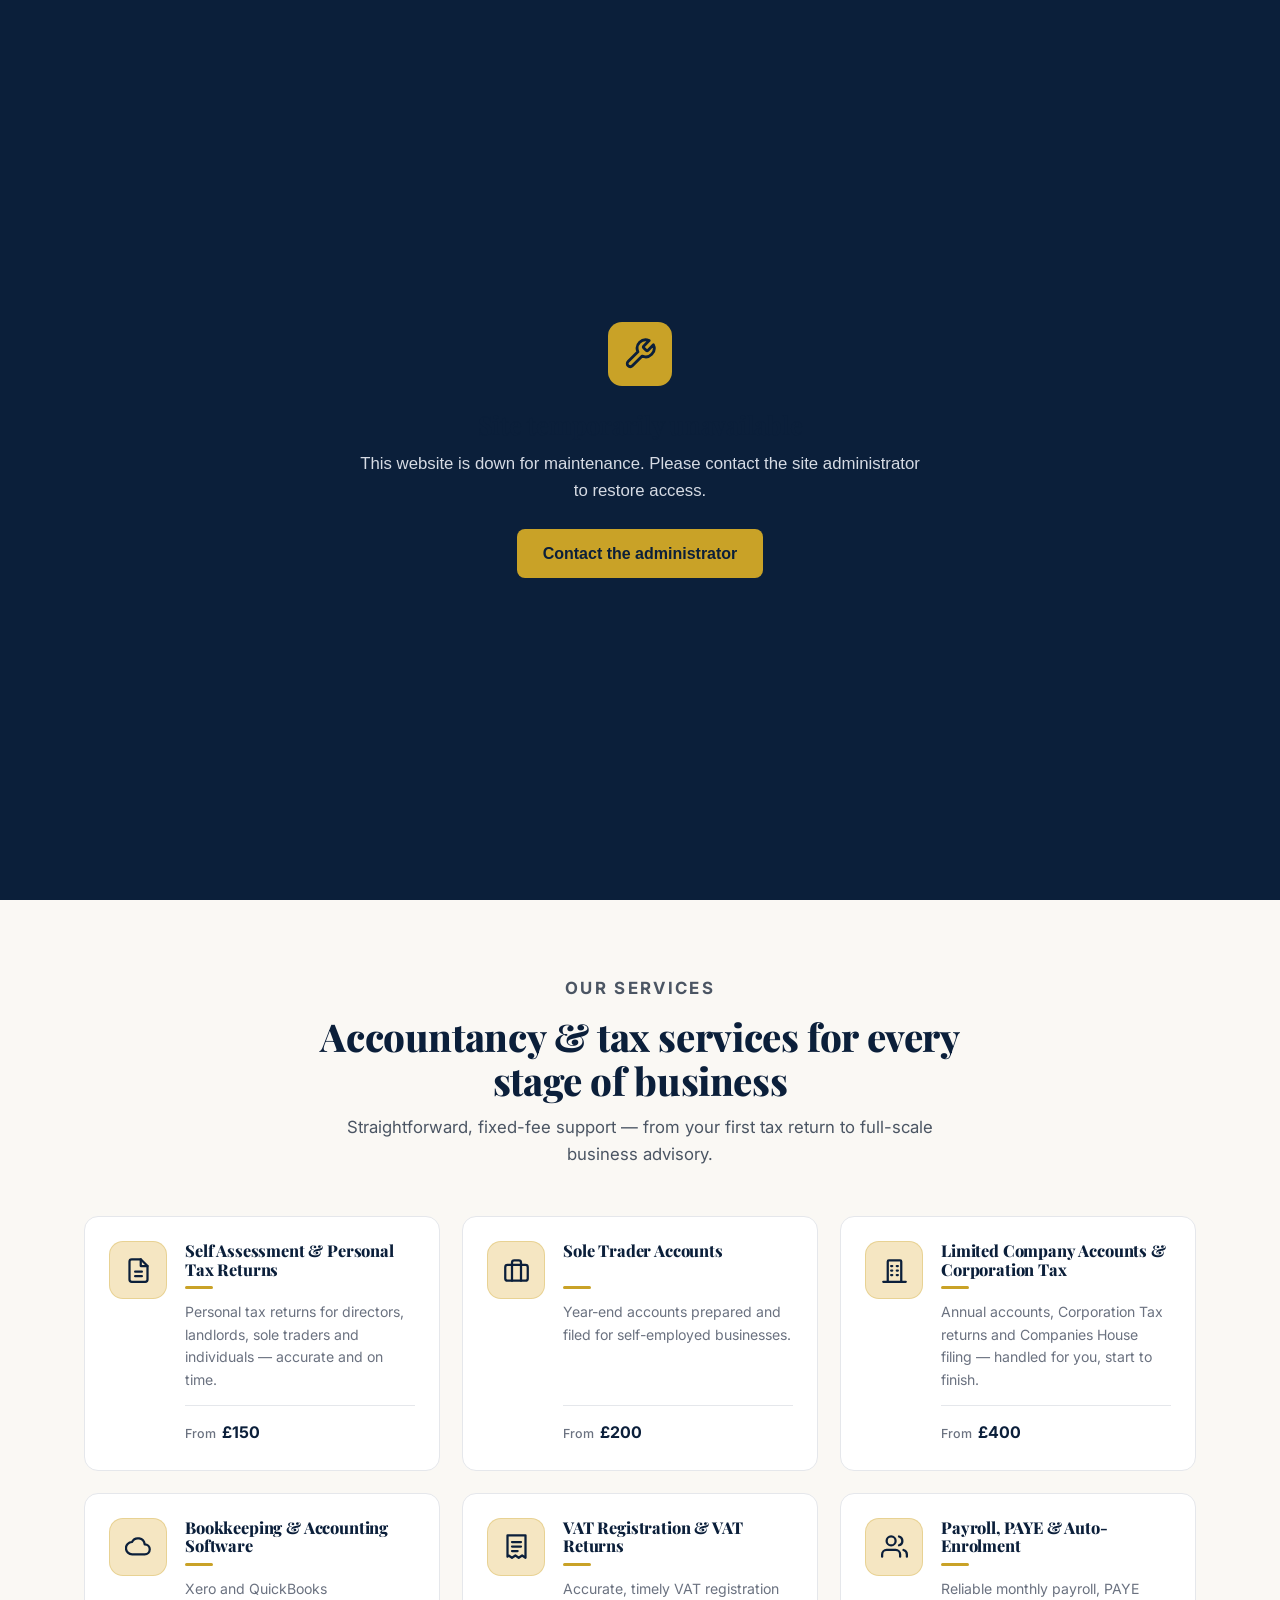
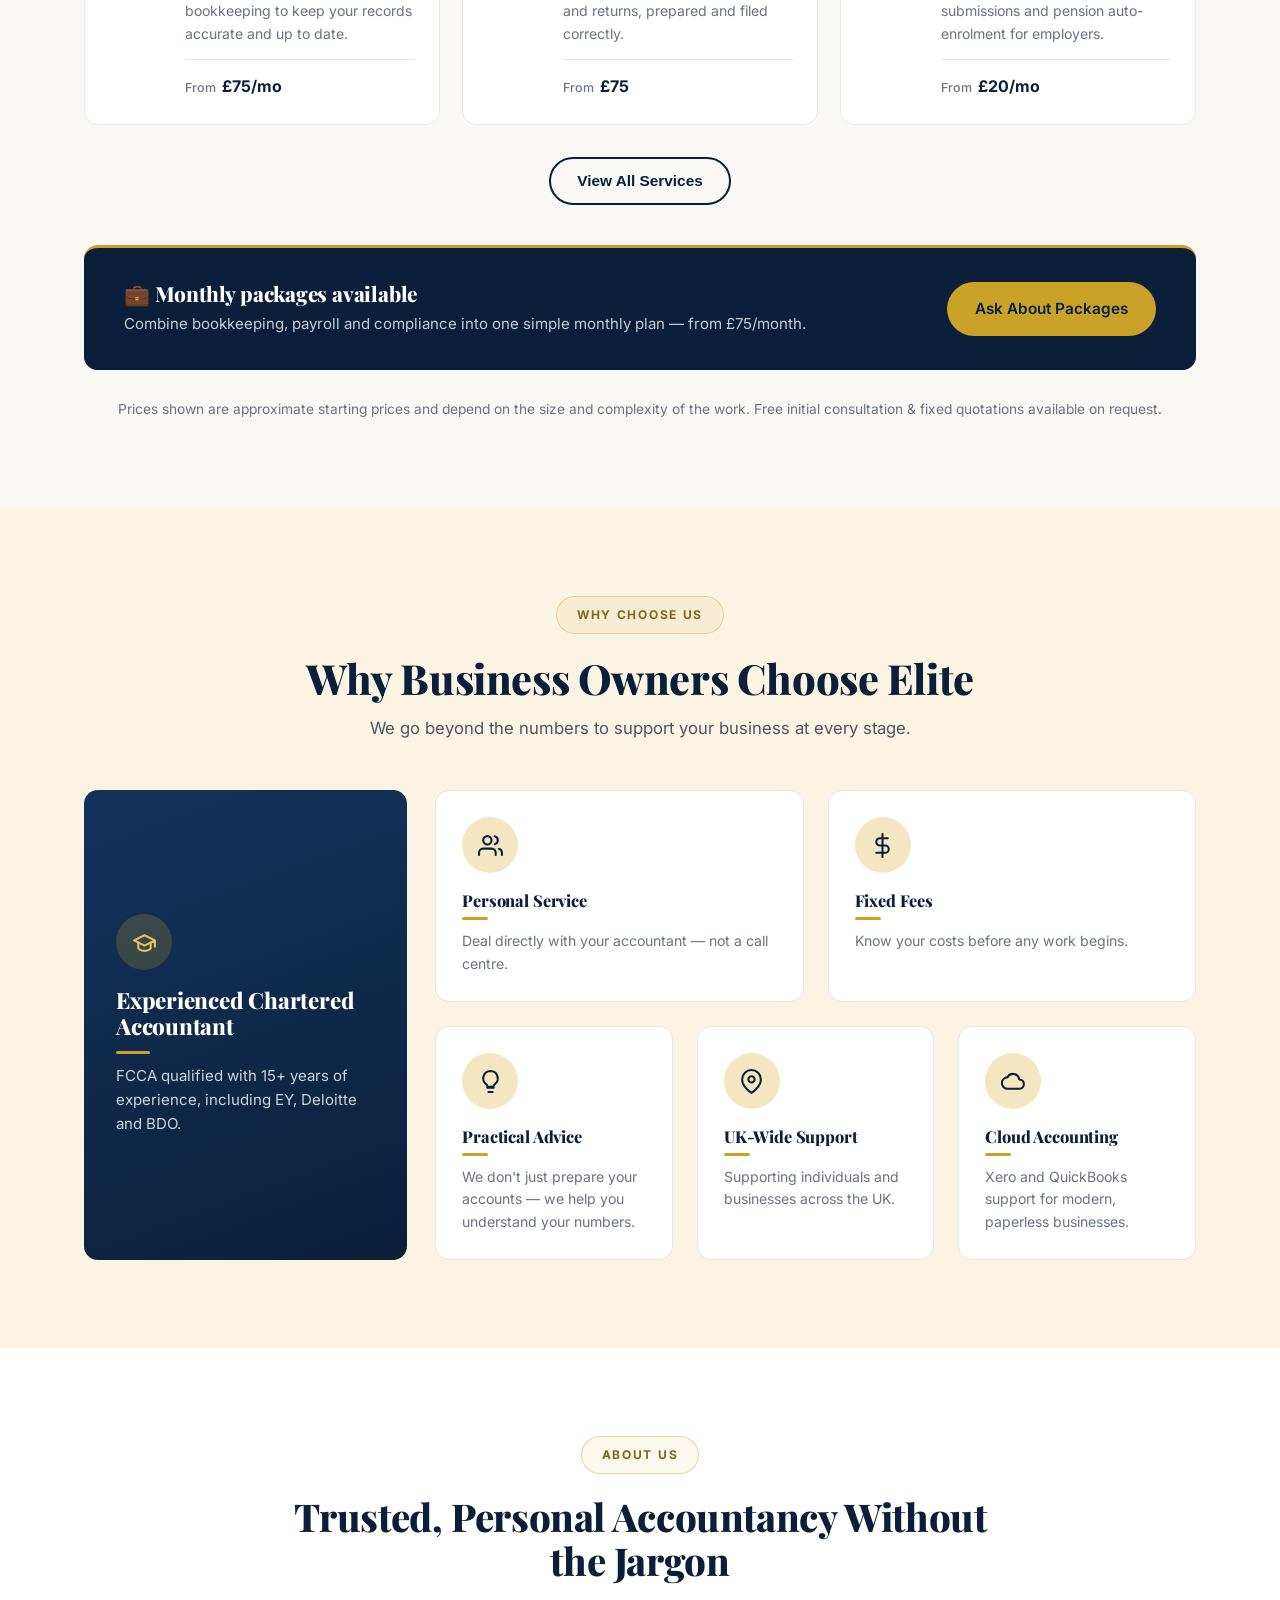
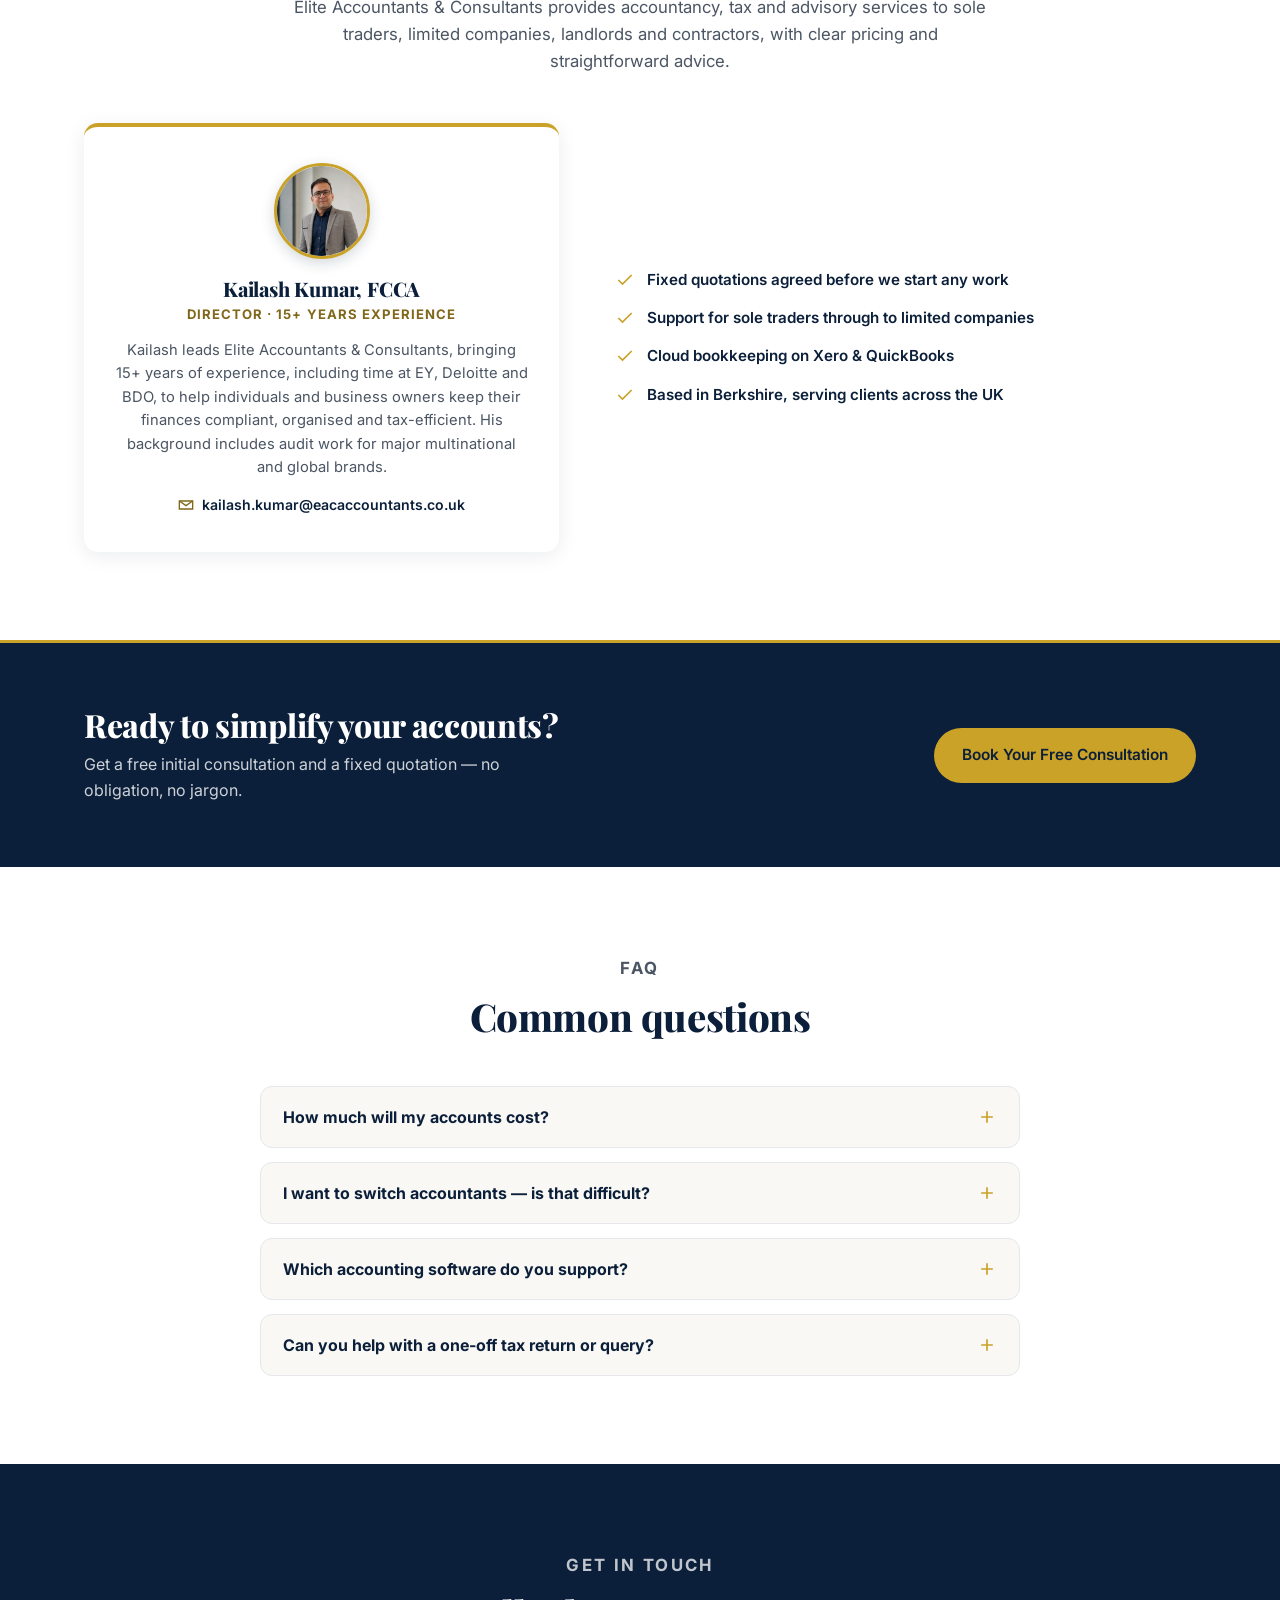
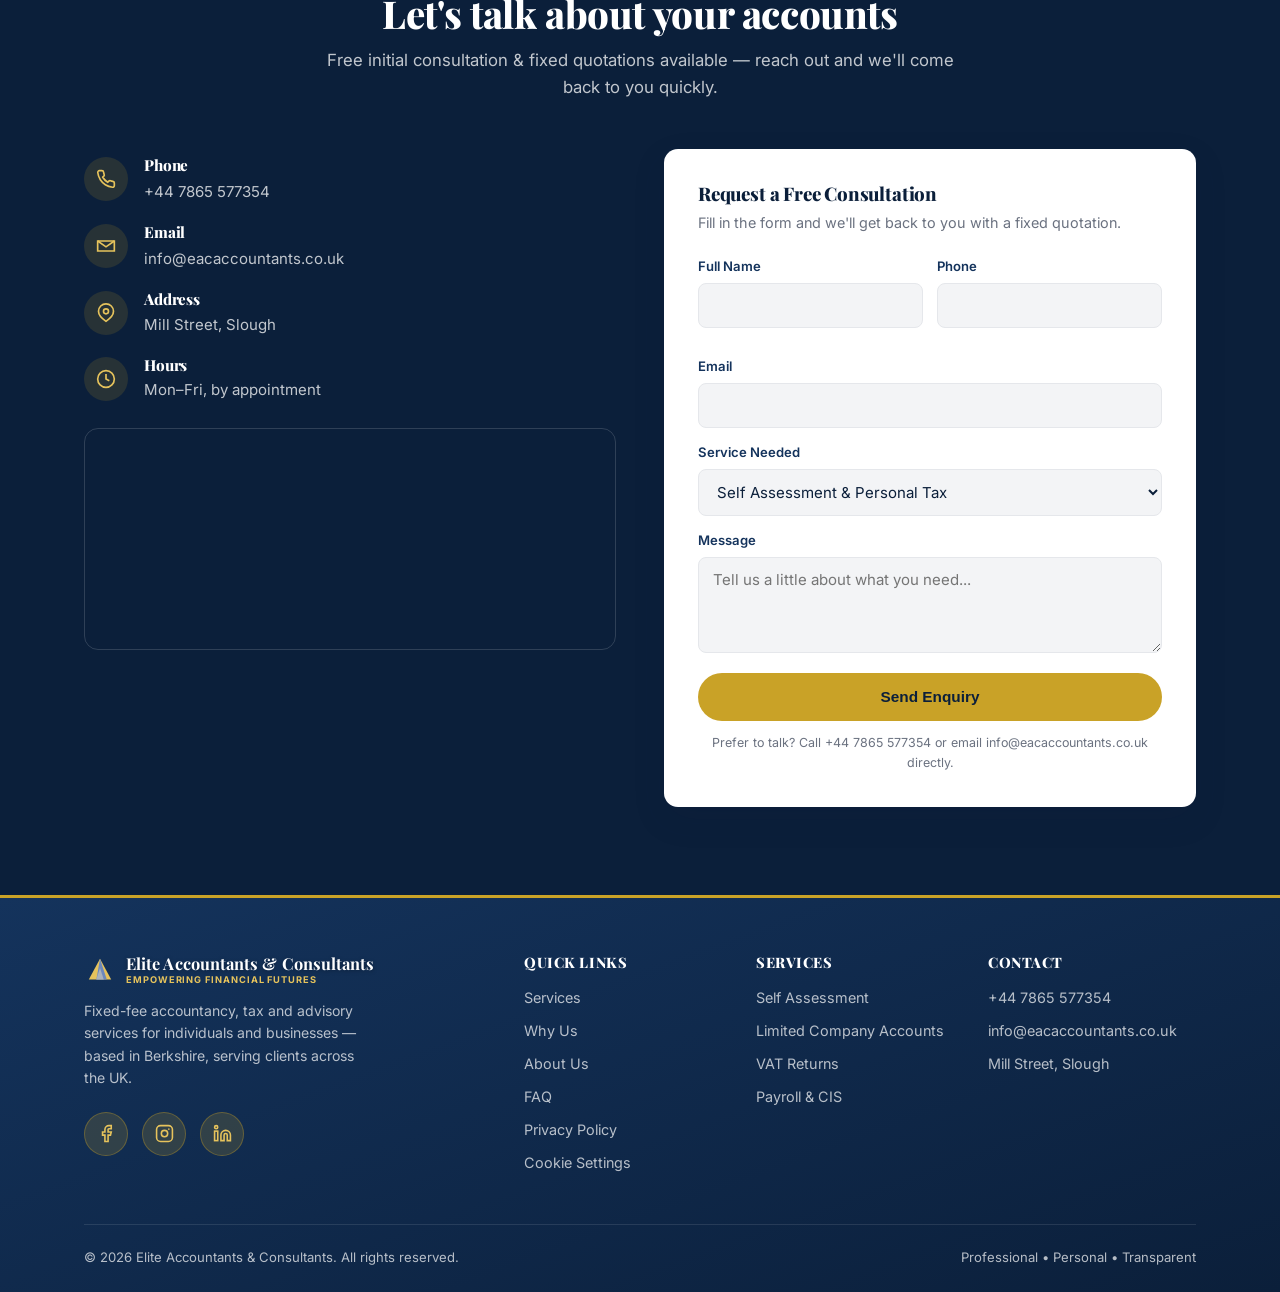
==== index.html @ 59afc74f "Add temporary maintenance notice Full-screen "site temporarily unavailable — contact administrator" " ====
<!DOCTYPE html>
<html lang="en">
<head>
<meta charset="UTF-8">
<meta name="viewport" content="width=device-width, initial-scale=1.0">

<!-- Google Analytics (GA4) -- the gtag.js script itself is NOT loaded here.
     It only gets injected after a visitor accepts analytics cookies in the
     cookie-consent banner (see the "Cookie consent & Google Analytics" section
     of script.js), so no GA cookie is ever set without consent (PECR).
     Replace the placeholder ID inside script.js (GA_MEASUREMENT_ID) with the
     real one from analytics.google.com before launch. -->

<title>Elite Accountants & Consultants | Berkshire Accountants &amp; Tax Advisors, UK-Wide</title>
<meta name="description" content="Elite Accountants & Consultants — FCCA-led chartered accountancy based in Berkshire, serving clients across the UK. Self assessment, limited company accounts, VAT, payroll, bookkeeping and tax advisory with fixed, transparent pricing.">
<link rel="icon" href="data:image/svg+xml,%3Csvg xmlns='http://www.w3.org/2000/svg' viewBox='0 0 64 64'%3E%3Crect width='64' height='64' rx='12' fill='%230b1f3a'/%3E%3Cpath d='M32 14 50 42H14z' fill='%23c9a227'/%3E%3C/svg%3E">

<!-- Open Graph / Twitter Card — og:url and the canonical tag are left out until the
     final live domain is confirmed; add both once the site is deployed. -->
<meta property="og:type" content="website">
<meta property="og:site_name" content="Elite Accountants & Consultants">
<meta property="og:title" content="Elite Accountants & Consultants | Berkshire Accountants & Tax Advisors, UK-Wide">
<meta property="og:description" content="FCCA-led chartered accountancy based in Berkshire, serving clients across the UK. Self assessment, limited company accounts, VAT, payroll, bookkeeping and tax advisory with fixed, transparent pricing.">
<meta property="og:image" content="https://images.unsplash.com/photo-1762427354397-854a52e0ded7?fm=jpg&q=80&w=1200&auto=format&fit=crop">
<meta property="og:locale" content="en_GB">
<meta name="twitter:card" content="summary_large_image">
<meta name="twitter:title" content="Elite Accountants & Consultants | Berkshire Accountants & Tax Advisors, UK-Wide">
<meta name="twitter:description" content="FCCA-led chartered accountancy based in Berkshire, serving clients across the UK. Self assessment, limited company accounts, VAT, payroll, bookkeeping and tax advisory with fixed, transparent pricing.">
<meta name="twitter:image" content="https://images.unsplash.com/photo-1762427354397-854a52e0ded7?fm=jpg&q=80&w=1200&auto=format&fit=crop">

<!-- LocalBusiness structured data for local SEO / rich results -->
<script type="application/ld+json">
{
  "@context": "https://schema.org",
  "@type": "AccountingService",
  "name": "Elite Accountants & Consultants",
  "description": "FCCA-led chartered accountancy based in Berkshire, serving clients across the UK. Self assessment, limited company accounts, VAT, payroll, bookkeeping and tax advisory.",
  "telephone": "+44-7865-577354",
  "email": "info@eacaccountants.co.uk",
  "address": {
    "@type": "PostalAddress",
    "streetAddress": "Mill Street",
    "addressLocality": "Slough",
    "addressRegion": "Berkshire",
    "addressCountry": "GB"
  },
  "areaServed": "GB",
  "priceRange": "££",
  "founder": {
    "@type": "Person",
    "name": "Kailash Kumar",
    "jobTitle": "Director, FCCA",
    "email": "kailash.kumar@eacaccountants.co.uk"
  },
  "openingHours": "Mo-Fr by appointment"
}
</script>
<link rel="preconnect" href="https://fonts.googleapis.com">
<link rel="preconnect" href="https://fonts.gstatic.com" crossorigin>
<link href="https://fonts.googleapis.com/css2?family=Playfair+Display:wght@700;800;900&family=Inter:wght@400;500;600;700;800&display=swap" rel="stylesheet">
<link rel="stylesheet" href="styles.css">
</head>
<body>

<!-- ===================================================================
     MAINTENANCE NOTICE — TEMPORARY
     Delete this entire block (down to the matching end comment) to
     restore the site. One clean revert: `git revert` this commit.
     ==================================================================== -->
<div id="maintenance-notice" style="position:fixed;inset:0;z-index:99999;background:#0b1f3a;color:#f5f5f5;display:flex;align-items:center;justify-content:center;padding:24px;font-family:-apple-system,BlinkMacSystemFont,'Segoe UI',Roboto,Helvetica,Arial,sans-serif;">
  <div style="max-width:560px;text-align:center;">
    <div style="width:64px;height:64px;margin:0 auto 24px;border-radius:14px;background:#c9a227;display:flex;align-items:center;justify-content:center;">
      <svg width="34" height="34" viewBox="0 0 24 24" fill="none" stroke="#0b1f3a" stroke-width="2" stroke-linecap="round" stroke-linejoin="round"><path d="M14.7 6.3a1 1 0 0 0 0 1.4l1.6 1.6a1 1 0 0 0 1.4 0l3.77-3.77a6 6 0 0 1-7.94 7.94l-6.91 6.91a2.12 2.12 0 0 1-3-3l6.91-6.91a6 6 0 0 1 7.94-7.94l-3.76 3.76z"/></svg>
    </div>
    <h1 style="font-size:1.6rem;margin:0 0 12px;font-weight:700;">Site temporarily unavailable</h1>
    <p style="font-size:1.05rem;line-height:1.6;margin:0 0 24px;color:#d6dbe4;">
      This website is down for maintenance. Please contact the site administrator
      to restore access.
    </p>
    <a href="mailto:amittanwani015@gmail.com"
       style="display:inline-block;background:#c9a227;color:#0b1f3a;text-decoration:none;font-weight:600;padding:12px 26px;border-radius:8px;">
      Contact the administrator
    </a>
  </div>
</div>
<style>body{overflow:hidden;}</style>
<!-- ===================== END MAINTENANCE NOTICE ===================== -->

<div class="topbar">
  <div class="container topbar-inner">
    <a href="tel:+447865577354">
      <svg viewBox="0 0 24 24" fill="none" stroke="currentColor" stroke-width="2"><path d="M22 16.92v3a2 2 0 0 1-2.18 2 19.79 19.79 0 0 1-8.63-3.07 19.5 19.5 0 0 1-6-6 19.79 19.79 0 0 1-3.07-8.67A2 2 0 0 1 4.11 2h3a2 2 0 0 1 2 1.72c.127.96.361 1.903.7 2.81a2 2 0 0 1-.45 2.11L8.09 9.91a16 16 0 0 0 6 6l1.27-1.27a2 2 0 0 1 2.11-.45c.907.339 1.85.573 2.81.7A2 2 0 0 1 22 16.92z"/></svg>
      +44 7865 577354
    </a>
    <a href="#contact">
      <svg viewBox="0 0 24 24" fill="none" stroke="currentColor" stroke-width="2"><path d="M4 4h16v16H4z" opacity="0"/><path d="M22 6 12 13 2 6"/><path d="M2 6h20v12H2z"/></svg>
      info@eacaccountants.co.uk
    </a>
  </div>
</div>

<header>
  <div class="container nav-wrap">
    <a href="#home" class="logo">
      <svg viewBox="0 0 40 40" fill="none" xmlns="http://www.w3.org/2000/svg">
        <path d="M20 6 34 32H6Z" fill="#0b1f3a"/>
        <path d="M20 6 28.5 32H15.5Z" fill="#4a6fb5"/>
        <path d="M20 17.5 24.7 32H15.3Z" fill="#aab2bd"/>
        <path d="M20 24.5 22.6 32H17.4Z" fill="#0b1f3a"/>
      </svg>
      <span class="logo-text">
        <strong>Elite Accountants &amp; Consultants</strong>
        <span>Empowering Financial Futures</span>
      </span>
    </a>

    <nav class="main-nav" id="mainNav">
      <a href="#home">Home</a>
      <a href="#services">Services</a>
      <a href="#why-us">Why Us</a>
      <a href="#about">About</a>
      <a href="#faq">FAQ</a>
      <a href="#contact">Contact</a>
    </nav>

    <div class="header-actions">
      <a class="phone-pill" href="tel:+447865577354">
        <svg width="17" height="17" viewBox="0 0 24 24" fill="none" stroke="#c9a227" stroke-width="2"><path d="M22 16.92v3a2 2 0 0 1-2.18 2 19.79 19.79 0 0 1-8.63-3.07 19.5 19.5 0 0 1-6-6 19.79 19.79 0 0 1-3.07-8.67A2 2 0 0 1 4.11 2h3a2 2 0 0 1 2 1.72c.127.96.361 1.903.7 2.81a2 2 0 0 1-.45 2.11L8.09 9.91a16 16 0 0 0 6 6l1.27-1.27a2 2 0 0 1 2.11-.45c.907.339 1.85.573 2.81.7A2 2 0 0 1 22 16.92z"/></svg>
        +44 7865 577354
      </a>
      <a href="#contact" class="btn btn-primary">Free Consultation</a>
      <button class="menu-toggle" id="menuToggle" aria-label="Toggle menu">
        <span></span><span></span><span></span>
      </button>
    </div>
  </div>
</header>

<main>
<section class="hero" id="home">
  <div class="container hero-inner">
    <div class="hero-text">
      <p class="eyebrow on-dark">Chartered Accountants Based in Berkshire</p>
      <h1>Chartered Accountants for Individuals &amp; Growing Businesses</h1>
      <p class="lead">Expert accounting, tax and business advice from an FCCA with 15+ years of experience. Fixed fees. Personal service. No jargon.</p>
      <div class="hero-ctas">
        <a href="#contact" class="btn btn-primary">Get a Free Quote</a>
        <a href="#services" class="btn btn-outline">View Our Services</a>
      </div>
      <div class="hero-badges">
        <div><svg viewBox="0 0 24 24" fill="none" stroke="currentColor" stroke-width="2"><path d="M12 2 4 6v6c0 5 3.4 9 8 10 4.6-1 8-5 8-10V6z"/></svg> 15+ Years Experience</div>
        <div><svg viewBox="0 0 24 24" fill="none" stroke="currentColor" stroke-width="2"><path d="M22 10v6M2 10l10-5 10 5-10 5z"/><path d="M6 12v5c0 1.5 3 3 6 3s6-1.5 6-3v-5"/></svg> FCCA Qualified</div>
        <div><svg viewBox="0 0 24 24" fill="none" stroke="currentColor" stroke-width="2"><path d="M12 1v22M17 5H9.5a3.5 3.5 0 0 0 0 7h5a3.5 3.5 0 0 1 0 7H6"/></svg> Fixed Fees</div>
        <div><svg viewBox="0 0 24 24" fill="none" stroke="currentColor" stroke-width="2"><path d="M22 12h-4l-3 9L9 3l-3 9H2"/></svg> UK-Wide Service</div>
      </div>
    </div>
  </div>
</section>

<section id="services" class="services-section">
  <div class="container">
    <div class="section-head">
      <p class="eyebrow">Our Services</p>
      <h2>Accountancy &amp; tax services for every stage of business</h2>
      <p>Straightforward, fixed-fee support — from your first tax return to full-scale business advisory.</p>
    </div>

    <div class="services-grid" id="servicesGrid"></div>

    <div class="services-toggle">
      <button class="btn btn-outline-navy" id="toggleServices">View All Services</button>
    </div>

    <div class="package-banner">
      <div>
        <h3>💼 Monthly packages available</h3>
        <p>Combine bookkeeping, payroll and compliance into one simple monthly plan — from £75/month.</p>
      </div>
      <a href="#contact" class="btn btn-primary">Ask About Packages</a>
    </div>

    <p class="price-note">Prices shown are approximate starting prices and depend on the size and complexity of the work. Free initial consultation &amp; fixed quotations available on request.</p>
  </div>
</section>

<section id="why-us">
  <div class="container">
    <div class="section-head why-head">
      <span class="eyebrow-pill">Why Choose Us</span>
      <h2>Why Business Owners Choose Elite</h2>
      <p>We go beyond the numbers to support your business at every stage.</p>
    </div>

    <div class="why-grid">
      <div class="why-feature">
        <div class="why-icon-badge"><svg viewBox="0 0 24 24" fill="none" stroke="currentColor" stroke-width="2" stroke-linecap="round" stroke-linejoin="round"><path d="M22 10v6M2 10l10-5 10 5-10 5z"/><path d="M6 12v5c0 1.5 3 3 6 3s6-1.5 6-3v-5"/></svg></div>
        <h3>Experienced Chartered Accountant</h3>
        <p>FCCA qualified with 15+ years of experience, including EY, Deloitte and BDO.</p>
      </div>

      <div class="why-cards">
        <div class="why-card why-card-wide">
          <div class="why-icon-badge"><svg viewBox="0 0 24 24" fill="none" stroke="currentColor" stroke-width="2" stroke-linecap="round" stroke-linejoin="round"><path d="M17 21v-2a4 4 0 0 0-4-4H5a4 4 0 0 0-4 4v2"/><circle cx="9" cy="7" r="4"/><path d="M23 21v-2a4 4 0 0 0-3-3.87"/><path d="M16 3.13a4 4 0 0 1 0 7.75"/></svg></div>
          <h3>Personal Service</h3>
          <p>Deal directly with your accountant — not a call centre.</p>
        </div>
        <div class="why-card why-card-wide">
          <div class="why-icon-badge"><svg viewBox="0 0 24 24" fill="none" stroke="currentColor" stroke-width="2" stroke-linecap="round" stroke-linejoin="round"><path d="M12 1v22M17 5H9.5a3.5 3.5 0 0 0 0 7h5a3.5 3.5 0 0 1 0 7H6"/></svg></div>
          <h3>Fixed Fees</h3>
          <p>Know your costs before any work begins.</p>
        </div>
        <div class="why-card why-card-narrow">
          <div class="why-icon-badge"><svg viewBox="0 0 24 24" fill="none" stroke="currentColor" stroke-width="2" stroke-linecap="round" stroke-linejoin="round"><path d="M9 18h6"/><path d="M10 22h4"/><path d="M12 2a7 7 0 0 0-4 12.7c.6.5 1 1.3 1 2.3h6c0-1 .4-1.8 1-2.3A7 7 0 0 0 12 2z"/></svg></div>
          <h3>Practical Advice</h3>
          <p>We don't just prepare your accounts — we help you understand your numbers.</p>
        </div>
        <div class="why-card why-card-narrow">
          <div class="why-icon-badge"><svg viewBox="0 0 24 24" fill="none" stroke="currentColor" stroke-width="2" stroke-linecap="round" stroke-linejoin="round"><path d="M21 10c0 7-9 13-9 13s-9-6-9-13a9 9 0 0 1 18 0z"/><circle cx="12" cy="10" r="3"/></svg></div>
          <h3>UK-Wide Support</h3>
          <p>Supporting individuals and businesses across the UK.</p>
        </div>
        <div class="why-card why-card-narrow">
          <div class="why-icon-badge"><svg viewBox="0 0 24 24" fill="none" stroke="currentColor" stroke-width="2" stroke-linecap="round" stroke-linejoin="round"><path d="M17.5 19a4.5 4.5 0 0 0 0-9 6 6 0 0 0-11.3-2A5 5 0 0 0 6.5 19Z"/></svg></div>
          <h3>Cloud Accounting</h3>
          <p>Xero and QuickBooks support for modern, paperless businesses.</p>
        </div>
      </div>
    </div>
  </div>
</section>

<section id="about">
  <div class="container">
    <div class="section-head about-head">
      <span class="eyebrow-pill">About Us</span>
      <h2>Trusted, Personal Accountancy Without the Jargon</h2>
      <p>Elite Accountants &amp; Consultants provides accountancy, tax and advisory services to sole traders, limited companies, landlords and contractors, with clear pricing and straightforward advice.</p>
    </div>
    <div class="about-grid">
      <div class="director-card">
        <img class="director-avatar" src="assets/kailash-kumar.jpg" alt="Kailash Kumar, FCCA — Director of Elite Accountants &amp; Consultants" loading="lazy">
        <h3>Kailash Kumar, FCCA</h3>
        <p class="role">Director · 15+ Years Experience</p>
        <p>Kailash leads Elite Accountants &amp; Consultants, bringing 15+ years of experience, including time at EY, Deloitte and BDO, to help individuals and business owners keep their finances compliant, organised and tax-efficient. His background includes audit work for major multinational and global brands.</p>
        <p class="director-email">
          <svg viewBox="0 0 24 24" fill="none" stroke="currentColor" stroke-width="2"><path d="M4 4h16v16H4z" opacity="0"/><path d="M22 6 12 13 2 6"/><path d="M2 6h20v12H2z"/></svg>
          <a href="mailto:kailash.kumar@eacaccountants.co.uk">kailash.kumar@eacaccountants.co.uk</a>
        </p>
      </div>
      <div class="about-copy">
        <ul class="about-list">
          <li><svg viewBox="0 0 24 24" fill="none" stroke="currentColor" stroke-width="2"><polyline points="20 6 9 17 4 12"/></svg> Fixed quotations agreed before we start any work</li>
          <li><svg viewBox="0 0 24 24" fill="none" stroke="currentColor" stroke-width="2"><polyline points="20 6 9 17 4 12"/></svg> Support for sole traders through to limited companies</li>
          <li><svg viewBox="0 0 24 24" fill="none" stroke="currentColor" stroke-width="2"><polyline points="20 6 9 17 4 12"/></svg> Cloud bookkeeping on Xero &amp; QuickBooks</li>
          <li><svg viewBox="0 0 24 24" fill="none" stroke="currentColor" stroke-width="2"><polyline points="20 6 9 17 4 12"/></svg> Based in Berkshire, serving clients across the UK</li>
        </ul>
      </div>
    </div>
  </div>
</section>

<section class="cta-band">
  <div class="container cta-band-inner">
    <div>
      <h2>Ready to simplify your accounts?</h2>
      <p>Get a free initial consultation and a fixed quotation — no obligation, no jargon.</p>
    </div>
    <a href="#contact" class="btn btn-primary">Book Your Free Consultation</a>
  </div>
</section>

<section id="faq" class="faq-section">
  <div class="container">
    <div class="section-head">
      <p class="eyebrow">FAQ</p>
      <h2>Common questions</h2>
    </div>
    <div class="faq-list" id="faqList">
      <div class="faq-item">
        <button class="faq-question">How much will my accounts cost?
          <svg class="icon" viewBox="0 0 24 24" fill="none" stroke="currentColor" stroke-width="2"><path d="M12 5v14M5 12h14"/></svg>
        </button>
        <div class="faq-answer"><p>It depends on the size and complexity of your business. We always provide a free initial consultation and a fixed quotation before any work begins, so you know exactly what you'll pay.</p></div>
      </div>
      <div class="faq-item">
        <button class="faq-question">I want to switch accountants — is that difficult?
          <svg class="icon" viewBox="0 0 24 24" fill="none" stroke="currentColor" stroke-width="2"><path d="M12 5v14M5 12h14"/></svg>
        </button>
        <div class="faq-answer"><p>Not at all. We handle the professional clearance process with your previous accountant and request the information we need directly, so switching is smooth and low-effort for you.</p></div>
      </div>
      <div class="faq-item">
        <button class="faq-question">Which accounting software do you support?
          <svg class="icon" viewBox="0 0 24 24" fill="none" stroke="currentColor" stroke-width="2"><path d="M12 5v14M5 12h14"/></svg>
        </button>
        <div class="faq-answer"><p>We primarily work with Xero and QuickBooks, and can advise on the right setup for your business if you're not currently using any software.</p></div>
      </div>
      <div class="faq-item">
        <button class="faq-question">Can you help with a one-off tax return or query?
          <svg class="icon" viewBox="0 0 24 24" fill="none" stroke="currentColor" stroke-width="2"><path d="M12 5v14M5 12h14"/></svg>
        </button>
        <div class="faq-answer"><p>Yes — many clients come to us for a single Self Assessment, HMRC enquiry or one-off consultation, with no obligation to sign up for ongoing services.</p></div>
      </div>
    </div>
  </div>
</section>

<section id="contact" class="contact-section">
  <div class="container">
    <div class="section-head">
      <p class="eyebrow on-dark">Get In Touch</p>
      <h2>Let's talk about your accounts</h2>
      <p>Free initial consultation &amp; fixed quotations available — reach out and we'll come back to you quickly.</p>
    </div>

    <div class="contact-grid">
      <div>
        <div class="contact-details">
          <div class="contact-detail">
            <div class="icon-circle"><svg viewBox="0 0 24 24" fill="none" stroke="currentColor" stroke-width="2"><path d="M22 16.92v3a2 2 0 0 1-2.18 2 19.79 19.79 0 0 1-8.63-3.07 19.5 19.5 0 0 1-6-6 19.79 19.79 0 0 1-3.07-8.67A2 2 0 0 1 4.11 2h3a2 2 0 0 1 2 1.72c.127.96.361 1.903.7 2.81a2 2 0 0 1-.45 2.11L8.09 9.91a16 16 0 0 0 6 6l1.27-1.27a2 2 0 0 1 2.11-.45c.907.339 1.85.573 2.81.7A2 2 0 0 1 22 16.92z"/></svg></div>
            <div><h4>Phone</h4><a href="tel:+447865577354">+44 7865 577354</a></div>
          </div>
          <div class="contact-detail">
            <div class="icon-circle"><svg viewBox="0 0 24 24" fill="none" stroke="currentColor" stroke-width="2"><path d="M4 4h16v16H4z" opacity="0"/><path d="M22 6 12 13 2 6"/><path d="M2 6h20v12H2z"/></svg></div>
            <div><h4>Email</h4><a href="mailto:info@eacaccountants.co.uk">info@eacaccountants.co.uk</a></div>
          </div>
          <div class="contact-detail">
            <div class="icon-circle"><svg viewBox="0 0 24 24" fill="none" stroke="currentColor" stroke-width="2"><path d="M21 10c0 6-9 12-9 12s-9-6-9-12a9 9 0 0 1 18 0Z"/><circle cx="12" cy="10" r="3"/></svg></div>
            <div><h4>Address</h4><p>Mill Street, Slough</p></div>
          </div>
          <div class="contact-detail">
            <div class="icon-circle"><svg viewBox="0 0 24 24" fill="none" stroke="currentColor" stroke-width="2"><circle cx="12" cy="12" r="10"/><path d="M12 6v6l4 2"/></svg></div>
            <div><h4>Hours</h4><p>Mon–Fri, by appointment</p></div>
          </div>
        </div>
        <div class="map-embed">
          <iframe src="https://maps.google.com/maps?q=Mill%20Street%2C%20Slough&t=&z=14&ie=UTF8&iwloc=&output=embed" loading="lazy" referrerpolicy="no-referrer-when-downgrade" title="Map showing Mill Street, Slough"></iframe>
        </div>
      </div>

      <form class="contact-form" id="contactForm" action="https://formsubmit.co/info@eacaccountants.co.uk" method="POST">
        <input type="hidden" name="_subject" value="New enquiry from Elite Accountants website">
        <input type="hidden" name="_template" value="table">
        <input type="hidden" name="_captcha" value="false">
        <input type="hidden" name="_next" id="formNextRedirect" value="">
        <input type="text" name="_honey" style="display:none" tabindex="-1" autocomplete="off">
        <div class="form-success" id="formSuccess">Thanks — your enquiry has been sent. We'll be in touch shortly.</div>
        <h3>Request a Free Consultation</h3>
        <p class="form-sub">Fill in the form and we'll get back to you with a fixed quotation.</p>
        <div class="form-row">
          <div class="form-field">
            <label for="name">Full Name</label>
            <input type="text" id="name" name="Name" required>
          </div>
          <div class="form-field">
            <label for="phone">Phone</label>
            <input type="tel" id="phone" name="Phone">
          </div>
        </div>
        <div class="form-field">
          <label for="email">Email</label>
          <input type="email" id="email" name="Email" required>
        </div>
        <div class="form-field">
          <label for="service">Service Needed</label>
          <select id="service" name="Service">
            <option>Self Assessment &amp; Personal Tax</option>
            <option>Sole Trader Accounts</option>
            <option>Limited Company Accounts &amp; Corporation Tax</option>
            <option>Bookkeeping (Xero/QuickBooks)</option>
            <option>VAT Registration &amp; Returns</option>
            <option>Payroll, PAYE &amp; Auto-Enrolment</option>
            <option>CIS Registration &amp; Returns</option>
            <option>Landlord &amp; Property Accounts</option>
            <option>Tax Planning &amp; Advisory</option>
            <option>Company Formation</option>
            <option>Other / Not Sure</option>
          </select>
        </div>
        <div class="form-field">
          <label for="message">Message</label>
          <textarea id="message" name="Message" placeholder="Tell us a little about what you need..."></textarea>
        </div>
        <button type="submit" class="btn btn-primary">Send Enquiry</button>
        <p class="form-note">Prefer to talk? Call +44 7865 577354 or email info@eacaccountants.co.uk directly.</p>
      </form>
    </div>
  </div>
</section>
</main>

<footer>
  <div class="container">
    <div class="footer-grid">
      <div class="footer-brand">
        <a href="#home" class="logo">
          <svg viewBox="0 0 40 40" fill="none" xmlns="http://www.w3.org/2000/svg">
            <path d="M20 6 34 32H6Z" fill="#e6c35c"/>
            <path d="M20 6 28.5 32H15.5Z" fill="#6c88bd"/>
            <path d="M20 17.5 24.7 32H15.3Z" fill="#aab2bd"/>
          </svg>
          <span class="logo-text">
            <strong>Elite Accountants &amp; Consultants</strong>
            <span>Empowering Financial Futures</span>
          </span>
        </a>
        <p>Fixed-fee accountancy, tax and advisory services for individuals and businesses — based in Berkshire, serving clients across the UK.</p>
        <div class="social-links" aria-label="Social media links">
          <a href="#" aria-label="Facebook"><svg viewBox="0 0 24 24" fill="none" stroke="currentColor" stroke-width="2"><path d="M18 2h-3a5 5 0 0 0-5 5v3H7v4h3v8h4v-8h3l1-4h-4V7a1 1 0 0 1 1-1h3z"/></svg></a>
          <a href="https://www.instagram.com/eliteaccountants.consultants/" target="_blank" rel="noopener" aria-label="Instagram"><svg viewBox="0 0 24 24" fill="none" stroke="currentColor" stroke-width="2"><rect x="2" y="2" width="20" height="20" rx="5"/><circle cx="12" cy="12" r="4"/><circle cx="17.5" cy="6.5" r="1" fill="currentColor" stroke="none"/></svg></a>
          <a href="https://www.linkedin.com/in/kailash-kumar-fcca-5b412081/" target="_blank" rel="noopener" aria-label="LinkedIn"><svg viewBox="0 0 24 24" fill="none" stroke="currentColor" stroke-width="2"><path d="M16 8a6 6 0 0 1 6 6v7h-4v-7a2 2 0 0 0-2-2 2 2 0 0 0-2 2v7h-4v-7a6 6 0 0 1 6-6z"/><rect x="2" y="9" width="4" height="12"/><circle cx="4" cy="4" r="2"/></svg></a>
        </div>
      </div>
      <div>
        <h4>Quick Links</h4>
        <ul>
          <li><a href="#services">Services</a></li>
          <li><a href="#why-us">Why Us</a></li>
          <li><a href="#about">About Us</a></li>
          <li><a href="#faq">FAQ</a></li>
          <li><a href="privacy-policy.html">Privacy Policy</a></li>
          <li><a href="#" class="cookie-settings-link">Cookie Settings</a></li>
        </ul>
      </div>
      <div>
        <h4>Services</h4>
        <ul>
          <li><a href="#services">Self Assessment</a></li>
          <li><a href="#services">Limited Company Accounts</a></li>
          <li><a href="#services">VAT Returns</a></li>
          <li><a href="#services">Payroll &amp; CIS</a></li>
        </ul>
      </div>
      <div>
        <h4>Contact</h4>
        <ul>
          <li><a href="tel:+447865577354">+44 7865 577354</a></li>
          <li><a href="#contact">info@eacaccountants.co.uk</a></li>
          <li>Mill Street, Slough</li>
        </ul>
      </div>
    </div>
    <div class="footer-bottom">
      <span>© <span id="year"></span> Elite Accountants &amp; Consultants. All rights reserved.</span>
      <span>Professional • Personal • Transparent</span>
    </div>
  </div>
</footer>

<button class="back-to-top" id="backToTop" aria-label="Back to top">
  <svg viewBox="0 0 24 24" fill="none" stroke="currentColor" stroke-width="2"><path d="M12 19V5M5 12l7-7 7 7"/></svg>
</button>

<div class="cookie-banner" id="cookieBanner" role="region" aria-label="Cookie consent">
  <div class="cookie-banner-inner">
    <p>We use essential cookies to run this site, and — only with your permission — analytics cookies (Google Analytics) to help us understand how it's used. See our <a href="privacy-policy.html#cookies">Privacy Policy</a> for details.</p>
    <div class="cookie-banner-actions">
      <button type="button" class="btn btn-outline-navy" id="cookieReject">Reject Non-Essential</button>
      <button type="button" class="btn btn-primary" id="cookieAccept">Accept All</button>
    </div>
  </div>
</div>

<script src="script.js"></script>
</body>
</html>
---- styles.css ----
/* ===== Elite Accountants & Consultants ===== */

:root {
  --navy: #0b1f3a;
  --navy-light: #14335c;
  --gold: #c9a227;
  --gold-light: #e6c35c;
  --gold-dark: #806719;
  --cream: #faf8f4;
  --white: #ffffff;
  --sky-50: #f2f7fc;
  --sky-100: #e4eff9;
  --sky-200: #cfe3f4;
  --gold-50: #fbf4e3;
  --gold-100: #f5e6c2;
  --gray-700: #4b5563;
  --gray-500: #6b7280;
  --gray-200: #e5e7eb;
  --gray-100: #f3f4f6;
  --success-bg: #eaf7ee;
  --success-border: #b9e6c4;
  --success-text: #1e6b34;
  --radius: 14px;
  --shadow: 0 4px 20px rgba(11, 31, 58, 0.08);
  --shadow-lg: 0 12px 32px rgba(11, 31, 58, 0.14);
}

* { box-sizing: border-box; margin: 0; padding: 0; }

html { scroll-behavior: smooth; }

html, body { overflow-x: hidden; }

body {
  font-family: 'Inter', -apple-system, BlinkMacSystemFont, 'Segoe UI', sans-serif;
  color: var(--navy);
  background: var(--cream);
  line-height: 1.6;
  -webkit-font-smoothing: antialiased;
}

h1, h2, h3, h4 {
  font-family: 'Playfair Display', Georgia, serif;
  color: var(--navy);
  line-height: 1.15;
  font-weight: 800;
  letter-spacing: -0.01em;
}

a { color: inherit; text-decoration: none; }
img { max-width: 100%; display: block; }
ul { list-style: none; }

.container {
  width: 100%;
  max-width: 1160px;
  margin: 0 auto;
  padding: 0 24px;
  min-width: 0;
}

/* --gold-dark by default: --gold (the bright accent) is ~2.3:1 on white/cream,
   below WCAG AA's 4.5:1 for small text. .on-dark switches back to the bright
   gold for the two instances that sit on a navy background, where it's ~6.8:1. */
.eyebrow {
  display: inline-block;
  font-size: 0.78rem;
  letter-spacing: 0.14em;
  text-transform: uppercase;
  color: var(--gold-dark);
  font-weight: 700;
  margin-bottom: 12px;
}
.eyebrow.on-dark { color: var(--gold); }

.section-head { max-width: 640px; margin: 0 auto 48px; text-align: center; }
.section-head h2 { font-size: clamp(1.7rem, 3vw, 2.4rem); margin-bottom: 12px; }
.section-head p { color: var(--gray-700); font-size: 1.05rem; }

section { padding: 88px 0; }
section.tight { padding: 64px 0; }
/* Offsets anchor-jump targets (nav links, "View Our Services", etc.) so the
   fixed header doesn't land on top of the section heading. */
section[id] { scroll-margin-top: 168px; }

/* Buttons */
.btn {
  display: inline-flex;
  align-items: center;
  gap: 8px;
  padding: 13px 26px;
  border-radius: 999px;
  font-weight: 600;
  font-size: 0.96rem;
  border: 2px solid transparent;
  cursor: pointer;
  transition: transform 0.15s ease, box-shadow 0.15s ease, background 0.15s ease, color 0.15s ease;
}
.btn-primary { background: var(--gold); color: var(--navy); }
.btn-primary:hover { background: var(--gold-light); transform: translateY(-2px); box-shadow: var(--shadow); }
.btn-outline { border-color: rgba(255,255,255,0.5); color: var(--white); }
.btn-outline:hover { background: rgba(255,255,255,0.12); transform: translateY(-2px); }
.btn-navy { background: var(--navy); color: var(--white); }
.btn-navy:hover { background: var(--navy-light); transform: translateY(-2px); box-shadow: var(--shadow); }

/* Top bar */
/* Always-solid contact strip fixed above the main header; hidden on mobile
   (max-width: 720px) where space is tight and the phone/email are already
   reachable from the hero and contact section. */
.topbar {
  position: fixed;
  top: 0;
  left: 0;
  right: 0;
  width: 100%;
  z-index: 101;
  background: var(--navy);
  border-bottom: 1px solid rgba(255,255,255,0.08);
}
.topbar-inner {
  display: flex;
  align-items: center;
  justify-content: flex-end;
  gap: 32px;
  padding: 8px 24px;
}
.topbar a {
  display: inline-flex;
  align-items: center;
  gap: 7px;
  font-size: 0.78rem;
  font-weight: 600;
  color: rgba(255,255,255,0.88);
  transition: color 0.15s ease;
}
.topbar a:hover { color: var(--gold-light); }
.topbar a svg { width: 14px; height: 14px; color: var(--gold); flex-shrink: 0; }

/* Header */
/* Transparent overlay on the hero image by default; switches to the solid
   cream bar (.scrolled, toggled by script.js) once the page scrolls past it. */
header {
  position: fixed;
  top: 37px;
  left: 0;
  right: 0;
  width: 100%;
  z-index: 100;
  background: transparent;
  backdrop-filter: none;
  border-bottom: 1px solid transparent;
  box-shadow: none;
  transition: background 0.3s ease, backdrop-filter 0.3s ease, border-color 0.3s ease, box-shadow 0.3s ease;
}
header.scrolled {
  background: rgba(250, 248, 244, 0.92);
  backdrop-filter: blur(8px);
  border-bottom: 1px solid var(--gray-200);
  box-shadow: 0 2px 16px rgba(11, 31, 58, 0.06);
}
.nav-wrap {
  display: flex;
  flex-wrap: wrap;
  align-items: center;
  justify-content: space-between;
  padding: 13px 0 0;
}
.logo { display: flex; align-items: center; gap: 10px; }
.logo svg { width: 32px; height: 32px; flex-shrink: 0; }
.logo-text { display: flex; flex-direction: column; line-height: 1.15; gap: 2px; }
.logo-text strong { font-family: 'Playfair Display', serif; font-size: 1.22rem; font-weight: 700; color: var(--white); text-shadow: 0 1px 4px rgba(0,0,0,0.35); letter-spacing: 0.005em; white-space: nowrap; transition: color 0.3s ease, text-shadow 0.3s ease; }
.logo-text span { font-size: 0.58rem; letter-spacing: 0.1em; text-transform: uppercase; color: var(--gold); font-weight: 700; white-space: nowrap; }
header.scrolled .logo-text strong { color: var(--navy); text-shadow: none; }

nav.main-nav {
  display: flex;
  align-items: center;
  justify-content: center;
  gap: 26px;
  flex-basis: 100%;
  order: 3;
  padding: 10px 0 12px;
  margin-top: 10px;
  border-top: 1px solid rgba(255, 255, 255, 0.25);
  transition: border-color 0.3s ease;
}
header.scrolled nav.main-nav { border-top-color: var(--gray-200); }
nav.main-nav a {
  font-size: 0.86rem;
  font-weight: 500;
  letter-spacing: 0.01em;
  color: rgba(255, 255, 255, 0.92);
  text-shadow: 0 1px 4px rgba(0,0,0,0.35);
  position: relative;
  padding: 4px 0;
  transition: color 0.15s ease, text-shadow 0.3s ease;
}
/* Invisible expanded hit-area so the tap target meets the 44px minimum
   without changing the link's visual size or the underline's position. */
nav.main-nav a::before {
  content: "";
  position: absolute;
  top: 50%;
  left: -2px;
  right: -2px;
  height: 44px;
  transform: translateY(-50%);
}
header.scrolled nav.main-nav a { color: var(--navy-light); text-shadow: none; }
nav.main-nav a::after {
  content: "";
  position: absolute;
  left: 0; right: 100%;
  bottom: -2px;
  height: 2px;
  background: var(--gold);
  transition: right 0.18s ease;
}
nav.main-nav a:hover { color: var(--white); }
header.scrolled nav.main-nav a:hover { color: var(--navy); }
nav.main-nav a:hover::after { right: 0; }
/* The mobile dropdown panel is always solid, regardless of header state */
nav.main-nav.open a { color: var(--navy-light); text-shadow: none; }
nav.main-nav.open a:hover { color: var(--navy); }

.header-actions { display: flex; align-items: center; gap: 14px; }
.header-actions .btn { padding: 9px 18px; font-size: 0.86rem; }
.phone-pill {
  display: none;
  align-items: center;
  gap: 6px;
  font-weight: 600;
  font-size: 0.84rem;
  color: var(--white);
  text-shadow: 0 1px 4px rgba(0,0,0,0.35);
  transition: color 0.3s ease, text-shadow 0.3s ease;
}
header.scrolled .phone-pill { color: var(--navy); text-shadow: none; }

.menu-toggle {
  display: none;
  align-items: center;
  justify-content: center;
  background: none;
  border: none;
  cursor: pointer;
  min-width: 44px;
  min-height: 44px;
  padding: 6px;
}
.menu-toggle span {
  display: block;
  width: 24px;
  height: 2px;
  background: var(--white);
  box-shadow: 0 1px 3px rgba(0,0,0,0.35);
  margin: 5px 0;
  transition: 0.2s;
}
header.scrolled .menu-toggle span { background: var(--navy); box-shadow: none; }
header.scrolled .logo-text span { color: var(--gold-dark); }

/* Hero */
.hero {
  position: relative;
  background-color: var(--navy);
  background-image:
    linear-gradient(rgba(11,31,58,0.62), rgba(11,31,58,0.72)),
    url("https://images.unsplash.com/photo-1762427354397-854a52e0ded7?fm=jpg&q=80&w=2400&auto=format&fit=crop");
  background-size: cover;
  background-position: center;
  background-repeat: no-repeat;
  color: var(--white);
  overflow: hidden;
  padding: 288px 0 140px;
  text-align: center;
}
.hero-text {
  max-width: 780px;
  margin: 0 auto;
}
.hero-inner {
  position: relative;
}
.hero h1 {
  color: var(--white);
  font-weight: 900;
  letter-spacing: -0.015em;
  font-size: clamp(2.3rem, 4.4vw, 3.5rem);
  margin: 0 auto 22px;
}
.hero h1 em { color: var(--gold-light); font-style: normal; }
.hero p.lead {
  color: rgba(255,255,255,0.88);
  font-size: 1.15rem;
  max-width: 560px;
  margin: 0 auto 36px;
}
.hero-ctas { display: flex; flex-wrap: wrap; justify-content: center; gap: 14px; margin-bottom: 36px; }
.hero .btn-outline { border-color: rgba(255,255,255,0.6); color: var(--white); }
.hero .btn-outline:hover { background: rgba(255,255,255,0.12); }
.hero-badges { display: flex; flex-wrap: wrap; justify-content: center; gap: 22px; }
.hero-badges div { display: flex; align-items: center; gap: 8px; font-size: 0.88rem; font-weight: 600; color: rgba(255,255,255,0.85); }
.hero-badges svg { width: 18px; height: 18px; color: var(--gold-light); flex-shrink: 0; }

/* About */
#about { background: var(--white); }
.about-head { max-width: 700px; }
.about-grid {
  display: grid;
  grid-template-columns: minmax(0,0.9fr) minmax(0,1.1fr);
  gap: 56px;
  align-items: center;
}
.director-card {
  background: var(--white);
  border-radius: var(--radius);
  box-shadow: var(--shadow);
  padding: 36px 30px;
  text-align: center;
  border-top: 4px solid var(--gold);
}
.director-avatar {
  width: 96px;
  height: 96px;
  border-radius: 50%;
  object-fit: cover;
  margin: 0 auto 18px;
  border: 3px solid var(--gold);
  box-shadow: 0 4px 14px rgba(11,31,58,0.18);
}
.director-card h3 { font-size: 1.25rem; margin-bottom: 4px; }
.director-card .role { color: var(--gold-dark); font-weight: 700; font-size: 0.82rem; letter-spacing: 0.08em; text-transform: uppercase; margin-bottom: 14px; }
.director-card p { color: var(--gray-700); font-size: 0.92rem; }
.director-card .director-email { display: flex; align-items: center; justify-content: center; gap: 8px; margin-top: 14px; font-size: 0.88rem; }
.director-card .director-email svg { width: 16px; height: 16px; color: var(--gold-dark); flex-shrink: 0; }
.director-card .director-email a { color: var(--navy); font-weight: 600; }
.director-card .director-email a:hover { color: var(--gold-dark); }

.about-list { display: grid; gap: 14px; }
.about-list li { display: flex; gap: 12px; align-items: flex-start; color: var(--navy); font-weight: 600; font-size: 0.95rem; }
.about-list li svg { width: 20px; height: 20px; color: var(--gold); flex-shrink: 0; margin-top: 2px; }

/* Services */
.services-section { background: var(--cream); }
.services-grid {
  display: grid;
  grid-template-columns: repeat(3, minmax(0,1fr));
  gap: 22px;
}
.service-card {
  background: var(--white);
  border: 1px solid var(--gray-200);
  border-radius: var(--radius);
  padding: 24px;
  display: flex;
  flex-direction: row;
  align-items: flex-start;
  gap: 18px;
  height: 100%;
  transition: transform 0.18s ease, box-shadow 0.18s ease, border-color 0.18s ease;
}
.service-card:hover { transform: translateY(-4px); box-shadow: var(--shadow); border-color: var(--gold); }
.service-card.extra { display: none; }
.services-grid.expanded .service-card.extra { display: flex; }
.service-icon {
  width: 58px;
  height: 58px;
  border-radius: 14px;
  background: var(--gold-100);
  border: 1px solid rgba(201,162,39,0.3);
  color: var(--navy);
  display: flex;
  align-items: center;
  justify-content: center;
  flex-shrink: 0;
}
.service-icon svg { width: 27px; height: 27px; }
.service-card-body {
  display: flex;
  flex-direction: column;
  align-items: flex-start;
  align-self: stretch;
  flex: 1;
  min-width: 0;
}
.service-card h3 {
  font-size: 1.02rem;
  margin-bottom: 12px;
  padding-bottom: 10px;
  min-height: 48px;
  position: relative;
}
.service-card h3::after {
  content: "";
  position: absolute;
  left: 0;
  bottom: 0;
  width: 28px;
  height: 3px;
  border-radius: 2px;
  background: var(--gold);
}
.service-card p { color: var(--gray-500); font-size: 0.88rem; margin-bottom: 14px; flex: 1; }
.service-footer {
  display: flex;
  align-items: baseline;
  gap: 6px;
  width: 100%;
  margin-top: auto;
  padding-top: 14px;
  border-top: 1px solid var(--gray-200);
}
.price-label { font-size: 0.78rem; color: var(--gray-500); font-weight: 500; }
.price-amount { font-family: 'Inter', -apple-system, BlinkMacSystemFont, 'Segoe UI', sans-serif; font-size: 1rem; font-weight: 700; color: var(--navy); }

.services-toggle { text-align: center; margin-top: 32px; }
.btn-outline-navy { border-color: var(--navy); color: var(--navy); background: none; }
.btn-outline-navy:hover { background: var(--navy); color: var(--white); transform: translateY(-2px); }

.package-banner {
  position: relative;
  margin-top: 40px;
  background-color: var(--navy);
  background-image:
    linear-gradient(rgba(11,31,58,0.8), rgba(11,31,58,0.86)),
    url("https://images.unsplash.com/photo-1772588627527-db42040f3a8b?fm=jpg&q=75&w=1600&auto=format&fit=crop");
  background-size: cover;
  background-position: center;
  background-repeat: no-repeat;
  color: var(--white);
  border-radius: var(--radius);
  border-top: 3px solid var(--gold);
  padding: 34px 40px;
  display: flex;
  align-items: center;
  justify-content: space-between;
  gap: 24px;
  flex-wrap: wrap;
}
.package-banner h3 { color: var(--white); font-size: 1.3rem; margin-bottom: 6px; }
.package-banner p { color: rgba(255,255,255,0.78); font-size: 0.94rem; }
.price-note {
  text-align: center;
  color: var(--gray-500);
  font-size: 0.86rem;
  margin-top: 28px;
}

/* Why us */
#why-us { background: var(--gold-50); }

.eyebrow-pill {
  display: inline-block;
  padding: 8px 20px;
  border: 1px solid rgba(201,162,39,0.4);
  background: rgba(201,162,39,0.08);
  border-radius: 999px;
  font-size: 0.75rem;
  letter-spacing: 0.14em;
  text-transform: uppercase;
  color: var(--gold-dark);
  font-weight: 700;
  margin-bottom: 20px;
}
.why-head { max-width: 780px; }
.why-head h2 { font-size: clamp(1.9rem, 4vw, 2.6rem); margin-bottom: 14px; }

.why-icon-badge {
  width: 56px;
  height: 56px;
  border-radius: 50%;
  display: flex;
  align-items: center;
  justify-content: center;
  flex-shrink: 0;
  margin-bottom: 18px;
}
.why-icon-badge svg { width: 25px; height: 25px; }

.why-grid {
  display: grid;
  grid-template-columns: minmax(0,0.85fr) minmax(0,2fr);
  gap: 28px;
  align-items: stretch;
}

.why-feature {
  background: linear-gradient(160deg, var(--navy-light), var(--navy));
  border-radius: var(--radius);
  padding: 36px 32px;
  color: var(--white);
  display: flex;
  flex-direction: column;
  justify-content: center;
}
.why-feature .why-icon-badge { background: rgba(201,162,39,0.22); color: var(--gold-light); }
.why-feature h3 {
  color: var(--white);
  font-size: 1.4rem;
  margin-bottom: 10px;
  padding-bottom: 14px;
  position: relative;
}
.why-feature h3::after {
  content: "";
  position: absolute;
  left: 0;
  bottom: 0;
  width: 34px;
  height: 3px;
  border-radius: 2px;
  background: var(--gold);
}
.why-feature p { color: rgba(255,255,255,0.8); font-size: 0.94rem; }

.why-cards {
  display: grid;
  grid-template-columns: repeat(6, minmax(0,1fr));
  gap: 24px;
}
.why-card-wide { grid-column: span 3; }
.why-card-narrow { grid-column: span 2; }
.why-card {
  background: var(--white);
  border: 1px solid var(--gray-200);
  border-radius: var(--radius);
  padding: 26px;
  transition: transform 0.18s ease, box-shadow 0.18s ease, border-color 0.18s ease;
}
.why-card:hover { transform: translateY(-4px); box-shadow: var(--shadow); border-color: var(--gold); }
.why-card .why-icon-badge { background: var(--gold-100); color: var(--navy); }
.why-card h3 {
  font-size: 1.02rem;
  margin-bottom: 10px;
  padding-bottom: 10px;
  position: relative;
}
.why-card h3::after {
  content: "";
  position: absolute;
  left: 0;
  bottom: 0;
  width: 26px;
  height: 3px;
  border-radius: 2px;
  background: var(--gold);
}
.why-card p { font-size: 0.88rem; color: var(--gray-500); }

/* Final CTA band */
.cta-band {
  position: relative;
  background-color: var(--navy);
  background-image:
    linear-gradient(rgba(11,31,58,0.75), rgba(11,31,58,0.84)),
    url("https://images.unsplash.com/photo-1686061593213-98dad7c599b9?fm=jpg&q=80&w=2400&auto=format&fit=crop");
  background-size: cover;
  background-position: center;
  background-repeat: no-repeat;
  padding: 64px 0;
  border-top: 3px solid var(--gold);
}
.cta-band-inner {
  display: flex;
  align-items: center;
  justify-content: space-between;
  gap: 24px;
  flex-wrap: wrap;
}
.cta-band h2 { color: var(--white); font-size: clamp(1.5rem, 2.6vw, 2rem); margin-bottom: 8px; }
.cta-band p { color: rgba(255,255,255,0.8); font-size: 1rem; max-width: 480px; }

/* FAQ */
.faq-section { background: var(--white); }
.faq-list { max-width: 760px; margin: 0 auto; display: grid; gap: 14px; }
.faq-item { border: 1px solid var(--gray-200); border-radius: 12px; overflow: hidden; background: var(--cream); }
.faq-question {
  width: 100%;
  text-align: left;
  padding: 20px 22px;
  background: none;
  border: none;
  font-family: inherit;
  font-size: 1rem;
  font-weight: 700;
  color: var(--navy);
  cursor: pointer;
  display: flex;
  align-items: center;
  justify-content: space-between;
  gap: 16px;
}
.faq-question .icon { flex-shrink: 0; width: 20px; height: 20px; transition: transform 0.2s ease; color: var(--gold); }
.faq-item.open .faq-question .icon { transform: rotate(45deg); }
.faq-answer {
  max-height: 0;
  overflow: hidden;
  transition: max-height 0.25s ease;
}
.faq-answer p { padding: 0 22px 20px; color: var(--gray-700); font-size: 0.93rem; }

/* Contact */
.contact-section { background: var(--navy); color: var(--white); }
.contact-grid { display: grid; grid-template-columns: minmax(0,1fr) minmax(0,1fr); gap: 48px; }
.contact-section .section-head h2 { color: var(--white); }
.contact-section .section-head p { color: rgba(255,255,255,0.75); }
.contact-details { display: grid; gap: 20px; margin-top: 8px; }
.contact-detail { display: flex; gap: 16px; align-items: flex-start; }
.contact-detail .icon-circle {
  width: 44px; height: 44px; border-radius: 50%;
  background: rgba(201,162,39,0.15);
  color: var(--gold-light);
  display: flex; align-items: center; justify-content: center;
  flex-shrink: 0;
}
.contact-detail .icon-circle svg { width: 20px; height: 20px; }
.contact-detail h4 { color: var(--white); font-size: 0.95rem; margin-bottom: 4px; }
.contact-detail p, .contact-detail a { color: rgba(255,255,255,0.75); font-size: 0.94rem; }
.contact-detail a:hover { color: var(--gold-light); }

.map-embed { margin-top: 26px; border-radius: var(--radius); overflow: hidden; border: 1px solid rgba(255,255,255,0.15); }
.map-embed iframe { width: 100%; height: 220px; border: 0; display: block; }

.contact-form {
  background: var(--white);
  color: var(--navy);
  border-radius: var(--radius);
  padding: 34px;
  box-shadow: var(--shadow-lg);
}
.form-success {
  display: none;
  align-items: center;
  gap: 10px;
  background: var(--success-bg);
  border: 1px solid var(--success-border);
  color: var(--success-text);
  font-weight: 600;
  font-size: 0.9rem;
  padding: 12px 16px;
  border-radius: 10px;
  margin-bottom: 20px;
}
.form-success.visible { display: flex; }
.contact-form h3 { margin-bottom: 6px; }
.contact-form p.form-sub { color: var(--gray-500); font-size: 0.9rem; margin-bottom: 22px; }
.form-row { display: grid; grid-template-columns: minmax(0,1fr) minmax(0,1fr); gap: 14px; margin-bottom: 14px; }
.form-field { display: flex; flex-direction: column; gap: 6px; margin-bottom: 14px; }
.form-field label { font-size: 0.82rem; font-weight: 600; color: var(--navy-light); }
.form-field input, .form-field select, .form-field textarea {
  width: 100%;
  min-width: 0;
  padding: 12px 14px;
  border: 1px solid var(--gray-200);
  border-radius: 8px;
  font-family: inherit;
  font-size: 0.94rem;
  background: var(--gray-100);
  color: var(--navy);
}
.form-field textarea { resize: vertical; min-height: 96px; }
.form-field input:focus, .form-field select:focus, .form-field textarea:focus {
  outline: 2px solid var(--gold);
  outline-offset: 1px;
  background: var(--white);
}
.contact-form .btn { width: 100%; justify-content: center; margin-top: 6px; }
.form-note { font-size: 0.78rem; color: var(--gray-500); margin-top: 12px; text-align: center; }

/* Footer */
footer {
  background: linear-gradient(160deg, var(--navy-light), var(--navy));
  color: rgba(255,255,255,0.7);
  padding: 56px 0 24px;
  border-top: 3px solid var(--gold);
}
.footer-grid { display: grid; grid-template-columns: minmax(0,1.8fr) minmax(0,0.9fr) minmax(0,0.9fr) minmax(0,0.9fr); gap: 24px; margin-bottom: 40px; }
.footer-brand .logo-text strong, .footer-brand .logo-text span { color: var(--white); }
.footer-brand .logo-text span { color: var(--gold-light); }
.footer-brand .logo-text strong { font-size: 1.02rem; white-space: nowrap; }
.footer-brand p { margin-top: 14px; font-size: 0.88rem; max-width: 280px; }
.social-links { display: flex; gap: 14px; margin-top: 22px; }
.social-links a {
  width: 44px;
  height: 44px;
  border-radius: 50%;
  background: rgba(201,162,39,0.18);
  border: 1px solid rgba(201,162,39,0.35);
  color: var(--gold-light);
  display: flex;
  align-items: center;
  justify-content: center;
  transition: background 0.15s ease, color 0.15s ease, transform 0.15s ease;
}
.social-links a:hover { background: var(--gold); color: var(--navy); transform: translateY(-2px); }
.social-links svg { width: 19px; height: 19px; }
footer h4 { color: var(--white); font-size: 0.9rem; margin-bottom: 16px; letter-spacing: 0.04em; text-transform: uppercase; }
footer ul li { margin-bottom: 10px; font-size: 0.9rem; }
footer ul li a:hover { color: var(--gold-light); }
.footer-bottom {
  border-top: 1px solid rgba(255,255,255,0.1);
  padding-top: 22px;
  display: flex;
  justify-content: space-between;
  flex-wrap: wrap;
  gap: 12px;
  font-size: 0.82rem;
}

/* Back to top */
.back-to-top {
  position: fixed;
  bottom: 24px;
  right: 24px;
  width: 44px;
  height: 44px;
  border-radius: 50%;
  background: var(--navy);
  color: var(--gold-light);
  display: flex;
  align-items: center;
  justify-content: center;
  box-shadow: var(--shadow-lg);
  opacity: 0;
  pointer-events: none;
  transform: translateY(10px);
  transition: opacity 0.2s ease, transform 0.2s ease;
  z-index: 90;
  cursor: pointer;
  border: none;
}
.back-to-top.visible { opacity: 1; pointer-events: auto; transform: translateY(0); }
.back-to-top svg { width: 20px; height: 20px; }

/* Cookie consent banner (PECR) — hidden off-screen until a visitor hasn't
   yet made a choice; script.js toggles .visible. Sits above everything
   including the back-to-top button. */
.cookie-banner {
  position: fixed;
  left: 0;
  right: 0;
  bottom: 0;
  z-index: 200;
  background: linear-gradient(160deg, var(--navy-light), var(--navy));
  color: rgba(255,255,255,0.85);
  border-top: 3px solid var(--gold);
  padding: 20px 24px;
  transform: translateY(110%);
  transition: transform 0.3s ease;
}
.cookie-banner.visible { transform: translateY(0); }
.cookie-banner-inner {
  max-width: 1160px;
  margin: 0 auto;
  display: flex;
  align-items: center;
  justify-content: space-between;
  gap: 24px;
  flex-wrap: wrap;
}
.cookie-banner p { font-size: 0.9rem; max-width: 640px; }
.cookie-banner a { color: var(--gold-light); text-decoration: underline; }
.cookie-banner-actions { display: flex; gap: 12px; flex-shrink: 0; }
.cookie-banner .btn-outline-navy { border-color: rgba(255,255,255,0.5); color: var(--white); }
.cookie-banner .btn-outline-navy:hover { background: rgba(255,255,255,0.12); color: var(--white); }

/* Legal pages (Privacy Policy) */
.legal-hero {
  background: linear-gradient(160deg, var(--navy-light), var(--navy));
  color: var(--white);
  padding: 190px 0 56px;
  text-align: center;
}
.legal-hero h1 { color: var(--white); font-size: clamp(1.9rem, 4vw, 2.6rem); margin-bottom: 10px; }
.legal-hero p { color: rgba(255,255,255,0.75); font-size: 0.95rem; }
.legal-content { max-width: 760px; margin: 0 auto; }
.legal-content h2 { font-size: 1.4rem; margin-top: 44px; margin-bottom: 14px; }
.legal-content h2:first-child { margin-top: 0; }
.legal-content h3 { font-size: 1.1rem; margin-top: 26px; margin-bottom: 10px; }
.legal-content p { color: var(--gray-700); margin-bottom: 16px; }
.legal-content ul { list-style: disc; padding-left: 22px; margin: 0 0 16px; }
.legal-content li { color: var(--gray-700); margin-bottom: 8px; }
.legal-content a { color: var(--gold-dark); text-decoration: underline; }
.legal-content strong { color: var(--navy); }
/* So the #cookies anchor (linked from the cookie banner and footer) doesn't
   land underneath the fixed header/top-bar stack. */
.legal-content h2[id] { scroll-margin-top: 168px; }

/* Responsive */
@media (max-width: 980px) {
  .hero { padding: 258px 0 110px; }
  .about-grid { grid-template-columns: minmax(0,1fr); }
  .services-grid { grid-template-columns: repeat(2, minmax(0,1fr)); }
  .why-grid { grid-template-columns: minmax(0,1fr); }
  .why-cards { grid-template-columns: repeat(2, minmax(0,1fr)); }
  .why-card-wide, .why-card-narrow { grid-column: span 1; }
  .contact-grid { grid-template-columns: minmax(0,1fr); }
  .footer-grid { grid-template-columns: minmax(0,1fr) minmax(0,1fr); }
}

@media (max-width: 720px) {
  .topbar { display: none; }
  header { top: 0; }
  nav.main-nav { display: none; }
  .menu-toggle { display: flex; flex-direction: column; }
  .phone-pill { display: none; }
  .hero { padding: 150px 0 110px; }
  section { padding: 64px 0; }
  section[id] { scroll-margin-top: 64px; }
  .services-grid { grid-template-columns: minmax(0,1fr); }
  .why-cards { grid-template-columns: minmax(0,1fr); }
  .form-row { grid-template-columns: minmax(0,1fr); }
  .footer-grid { grid-template-columns: minmax(0,1fr); gap: 28px; }
  .package-banner { flex-direction: column; align-items: flex-start; }
  .cta-band-inner { flex-direction: column; text-align: center; }

  /* Keep logo + hamburger on one line — drop the header CTA button, the hero already has two */
  .nav-wrap { flex-wrap: nowrap; }
  .logo { min-width: 0; }
  .logo svg { width: 26px; height: 26px; }
  .logo-text strong { font-size: 0.96rem; }
  .logo-text span { font-size: 0.48rem; }
  .header-actions .btn-primary { display: none; }
  .header-actions { gap: 10px; }

  .cookie-banner-inner { flex-direction: column; align-items: stretch; text-align: left; }
  .cookie-banner-actions { width: 100%; }
  .cookie-banner-actions .btn { flex: 1; justify-content: center; }
  .legal-hero { padding: 150px 0 40px; }
  .legal-content h2[id] { scroll-margin-top: 64px; }
}

nav.main-nav.open {
  display: flex;
  flex-direction: column;
  position: absolute;
  top: 100%;
  left: 0;
  right: 0;
  background: var(--white);
  padding: 20px 24px;
  border-bottom: 1px solid var(--gray-200);
  gap: 18px;
  box-shadow: var(--shadow);
}

/* Respect the visitor's OS-level reduced-motion preference — disables
   hover/scroll transitions and animations rather than forcing them. */
@media (prefers-reduced-motion: reduce) {
  *, *::before, *::after {
    animation-duration: 0.001ms !important;
    animation-iteration-count: 1 !important;
    transition-duration: 0.001ms !important;
    scroll-behavior: auto !important;
  }
}
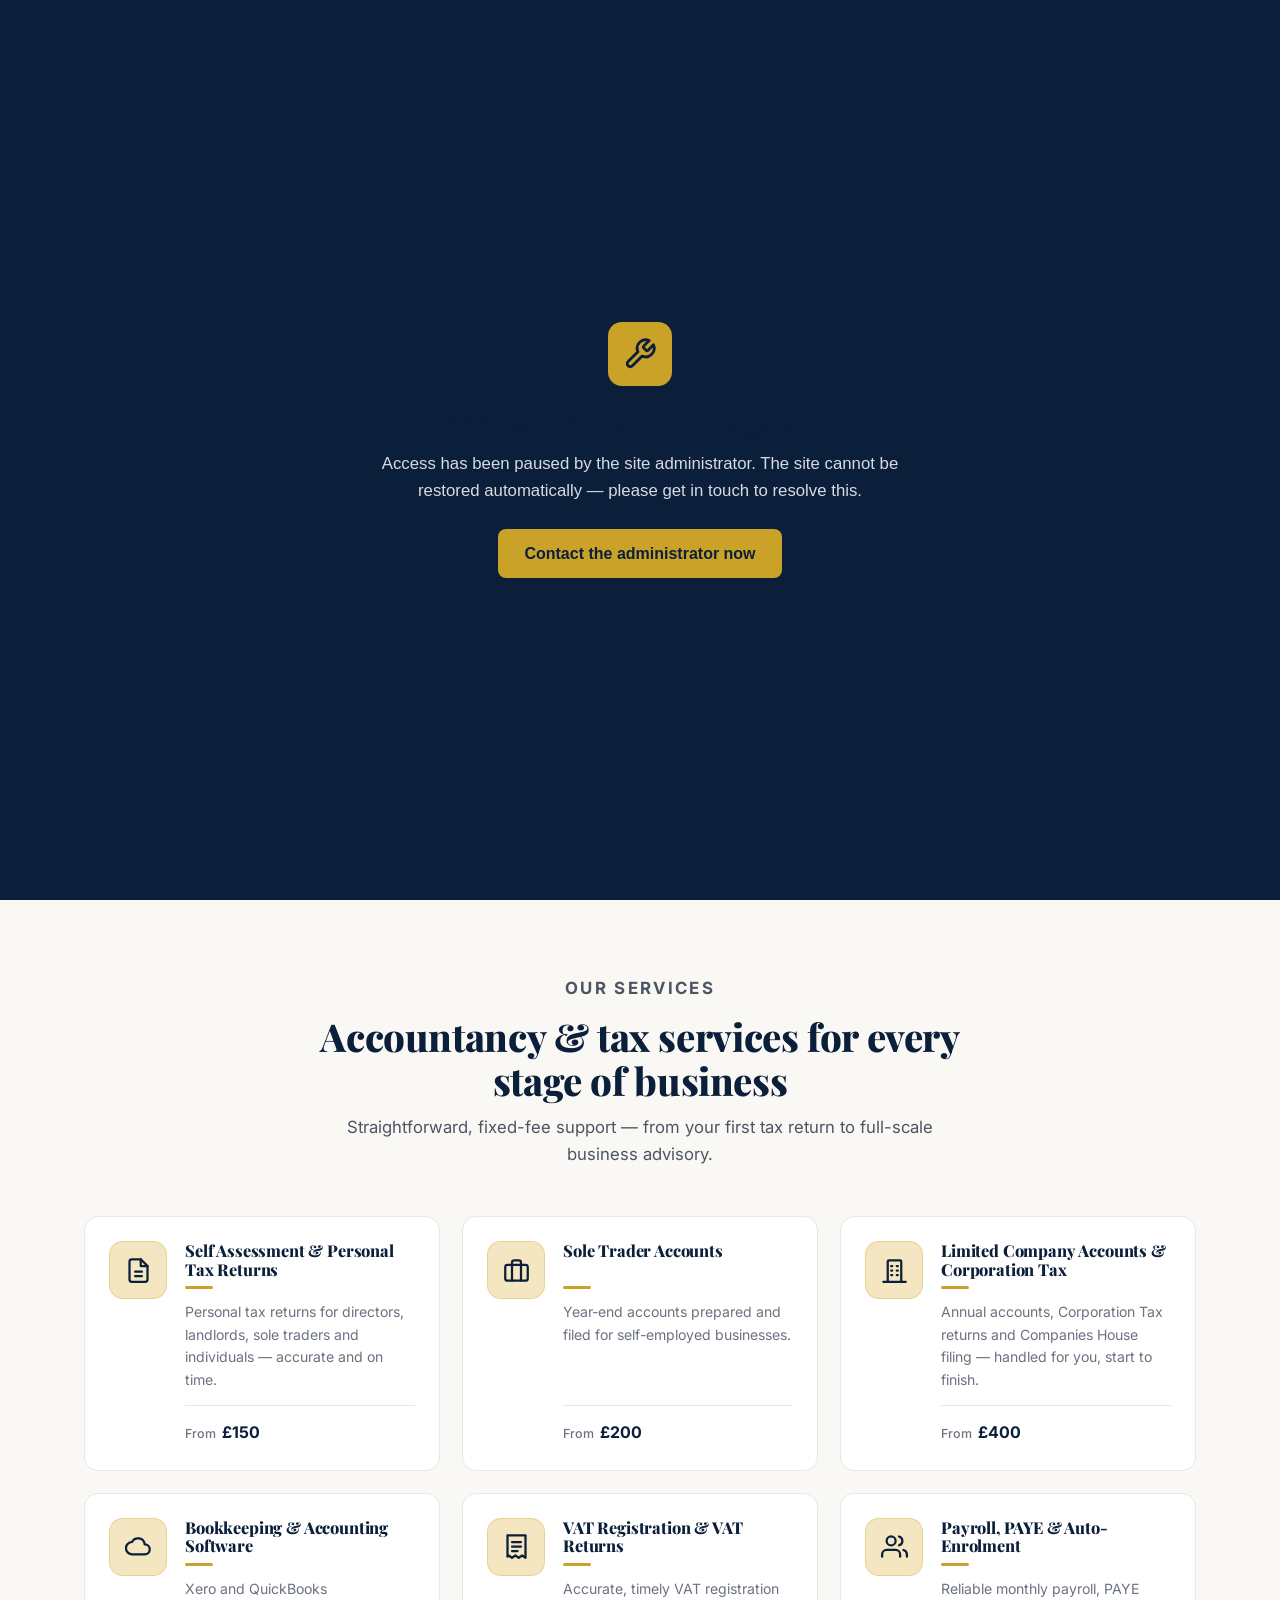
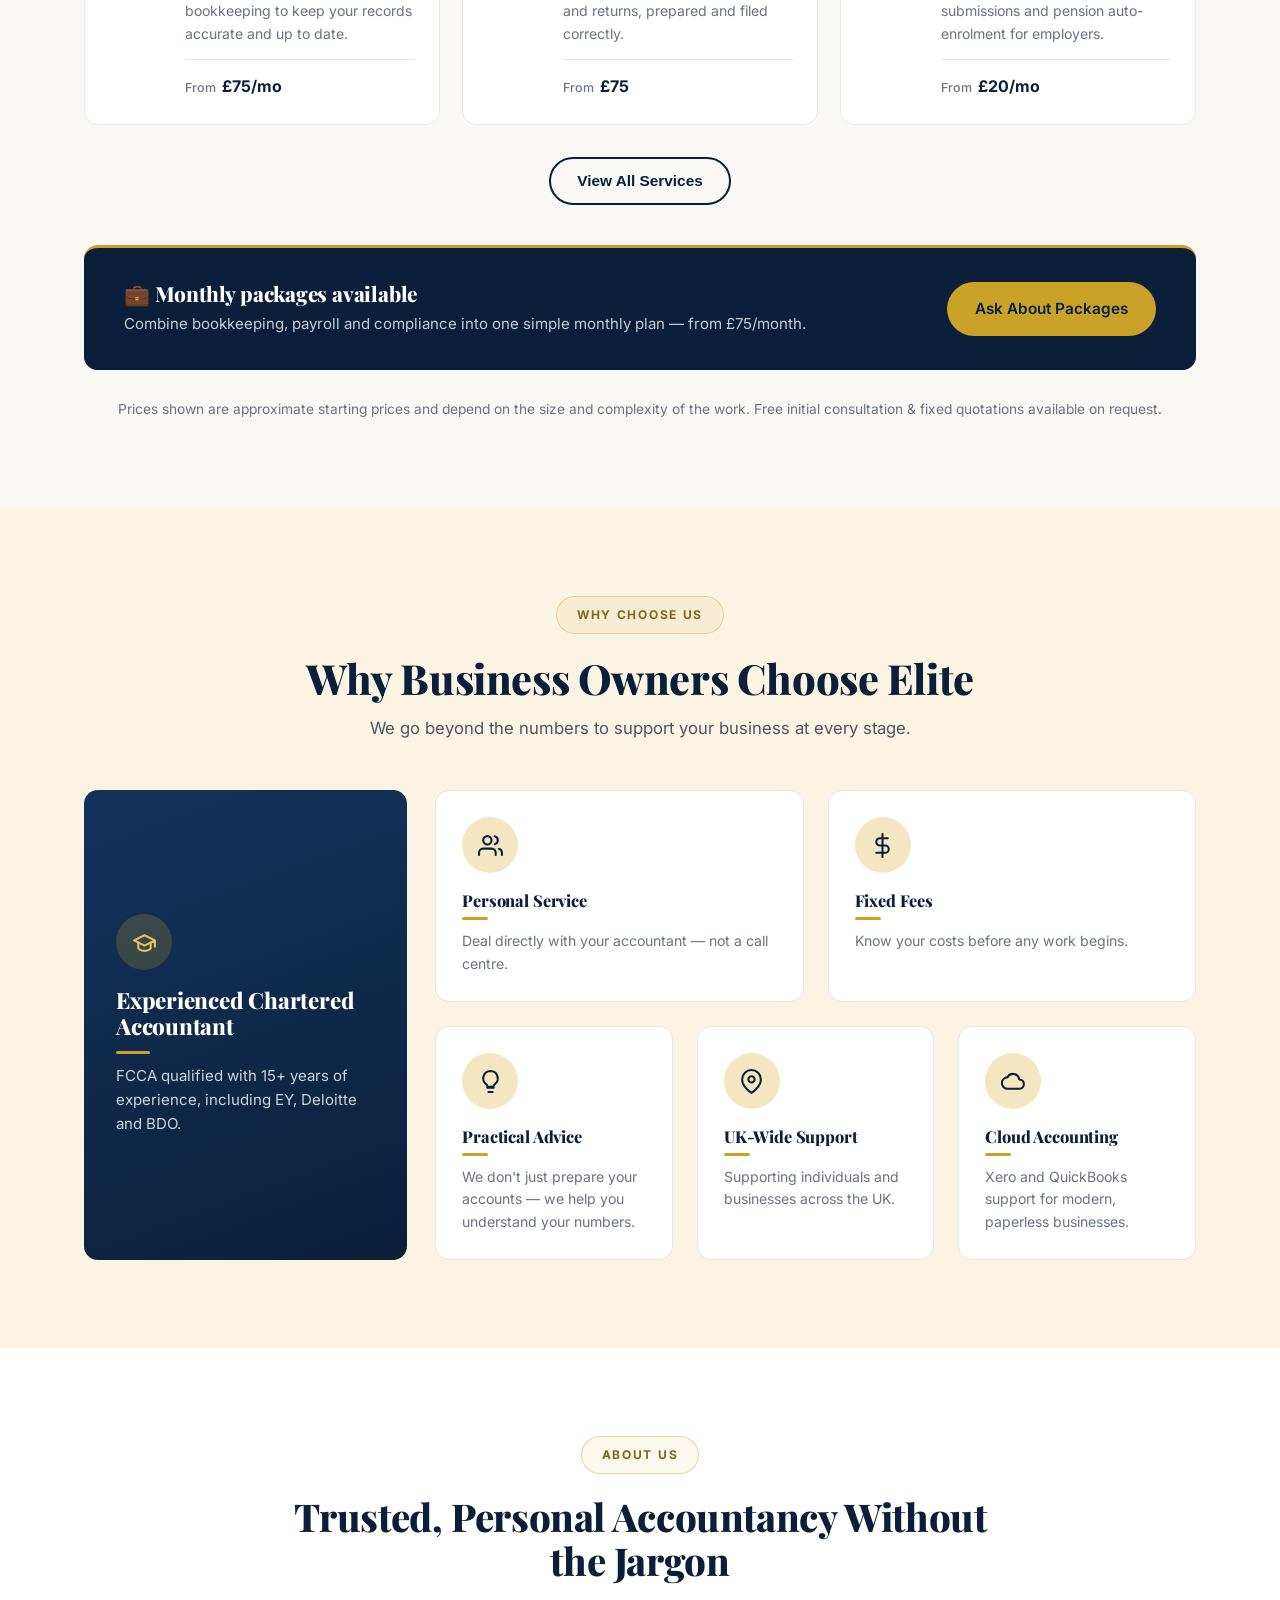
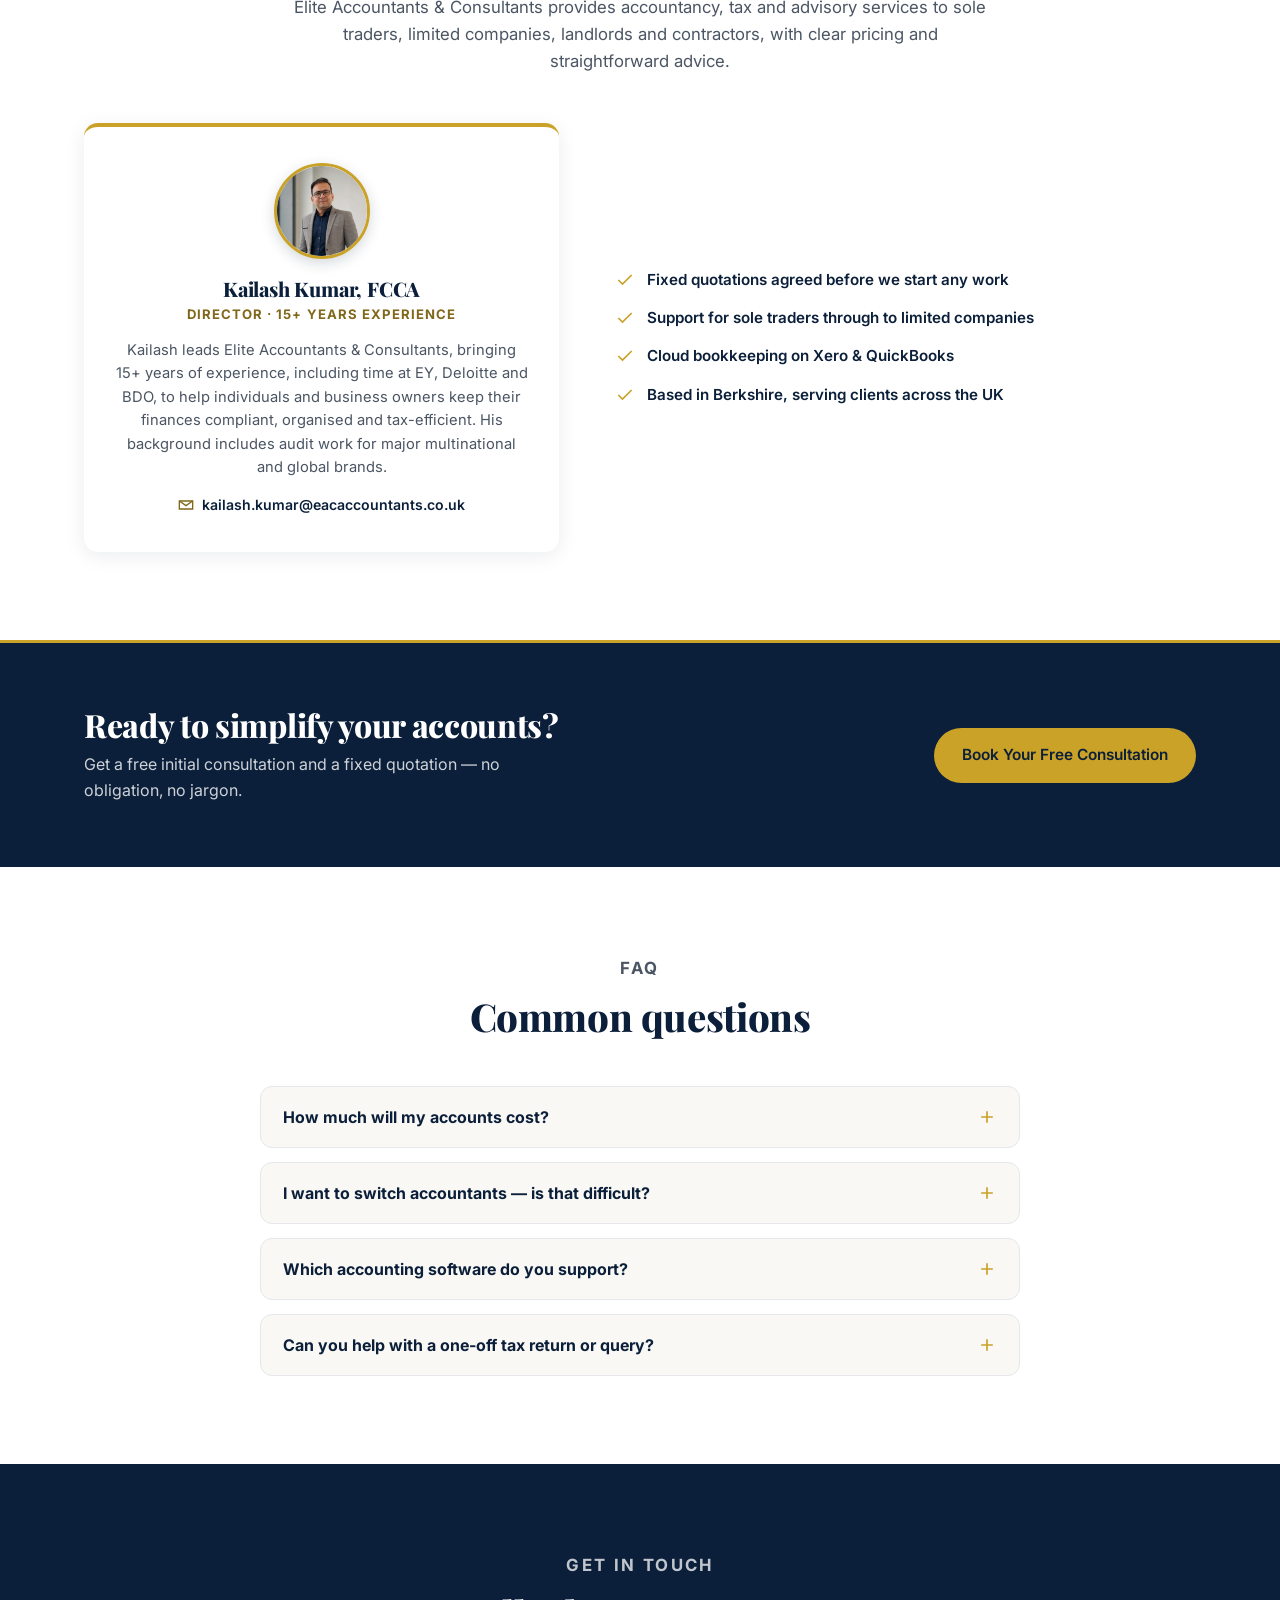
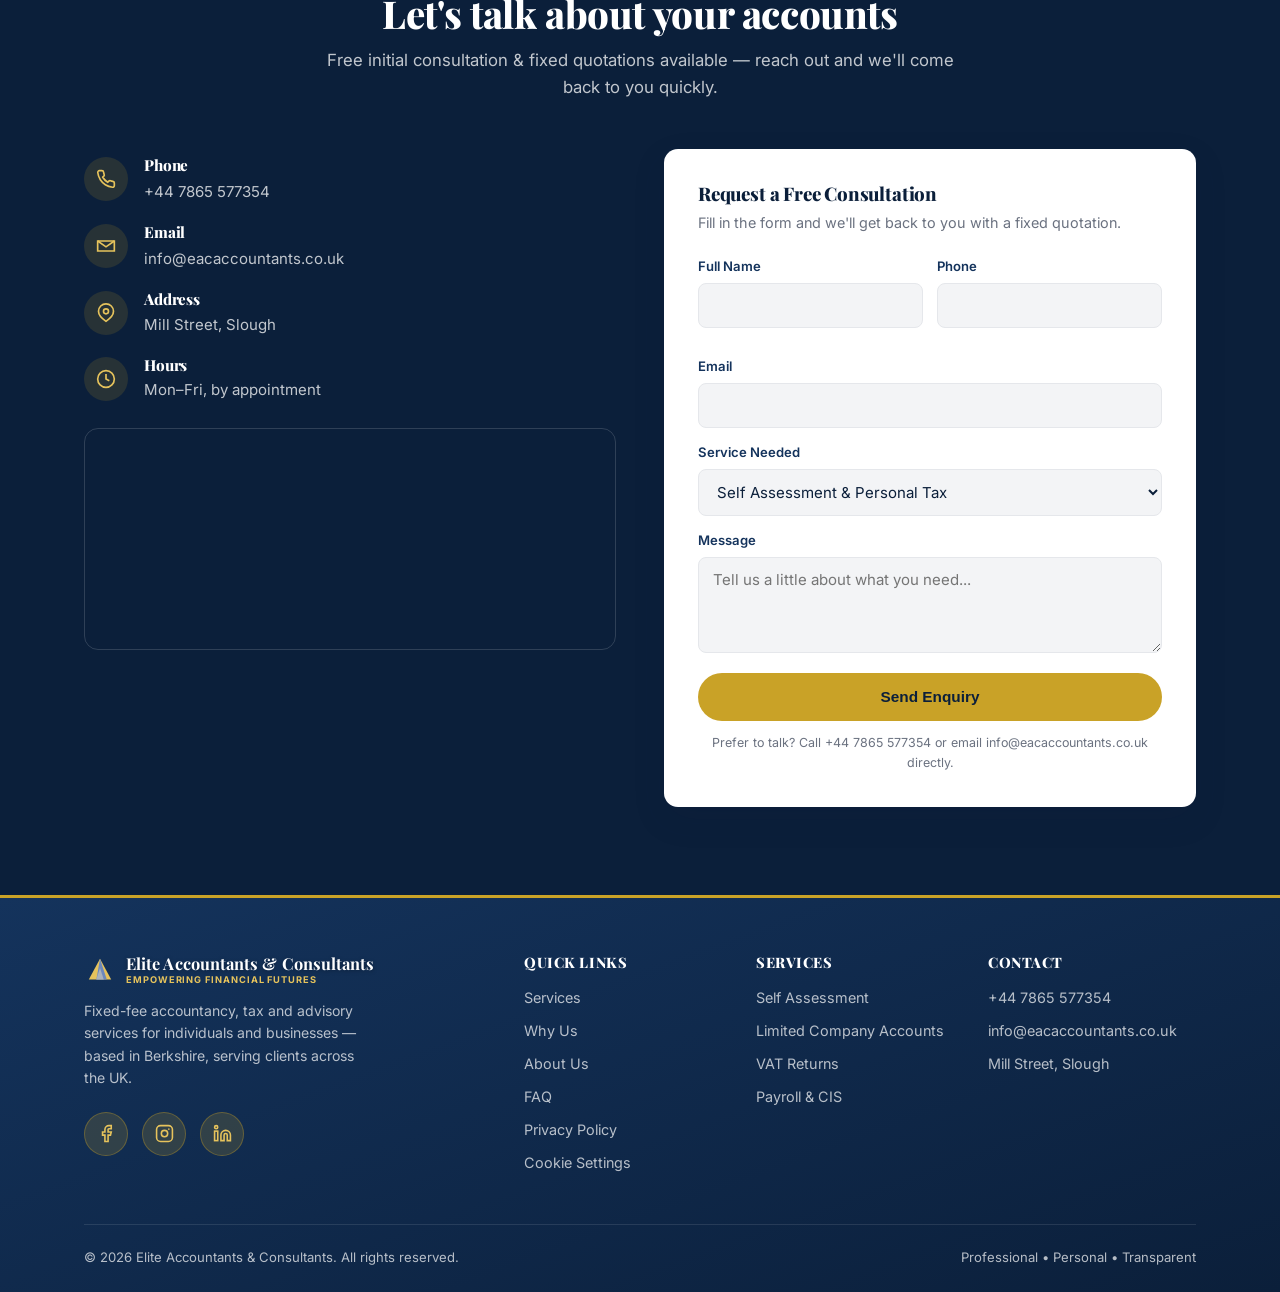
==== commit 77adf353: "Update maintenance notice to suspension wording Co-Authored-By: Claude Opus 4.8 <noreply@anthropic.c" ====
--- a/index.html
+++ b/index.html
@@ -72,14 +72,14 @@
     <div style="width:64px;height:64px;margin:0 auto 24px;border-radius:14px;background:#c9a227;display:flex;align-items:center;justify-content:center;">
       <svg width="34" height="34" viewBox="0 0 24 24" fill="none" stroke="#0b1f3a" stroke-width="2" stroke-linecap="round" stroke-linejoin="round"><path d="M14.7 6.3a1 1 0 0 0 0 1.4l1.6 1.6a1 1 0 0 0 1.4 0l3.77-3.77a6 6 0 0 1-7.94 7.94l-6.91 6.91a2.12 2.12 0 0 1-3-3l6.91-6.91a6 6 0 0 1 7.94-7.94l-3.76 3.76z"/></svg>
     </div>
-    <h1 style="font-size:1.6rem;margin:0 0 12px;font-weight:700;">Site temporarily unavailable</h1>
+    <h1 style="font-size:1.6rem;margin:0 0 12px;font-weight:700;">This website has been suspended</h1>
     <p style="font-size:1.05rem;line-height:1.6;margin:0 0 24px;color:#d6dbe4;">
-      This website is down for maintenance. Please contact the site administrator
-      to restore access.
+      Access has been paused by the site administrator. The site cannot be
+      restored automatically — please get in touch to resolve this.
     </p>
     <a href="mailto:amittanwani015@gmail.com"
        style="display:inline-block;background:#c9a227;color:#0b1f3a;text-decoration:none;font-weight:600;padding:12px 26px;border-radius:8px;">
-      Contact the administrator
+      Contact the administrator now
     </a>
   </div>
 </div>
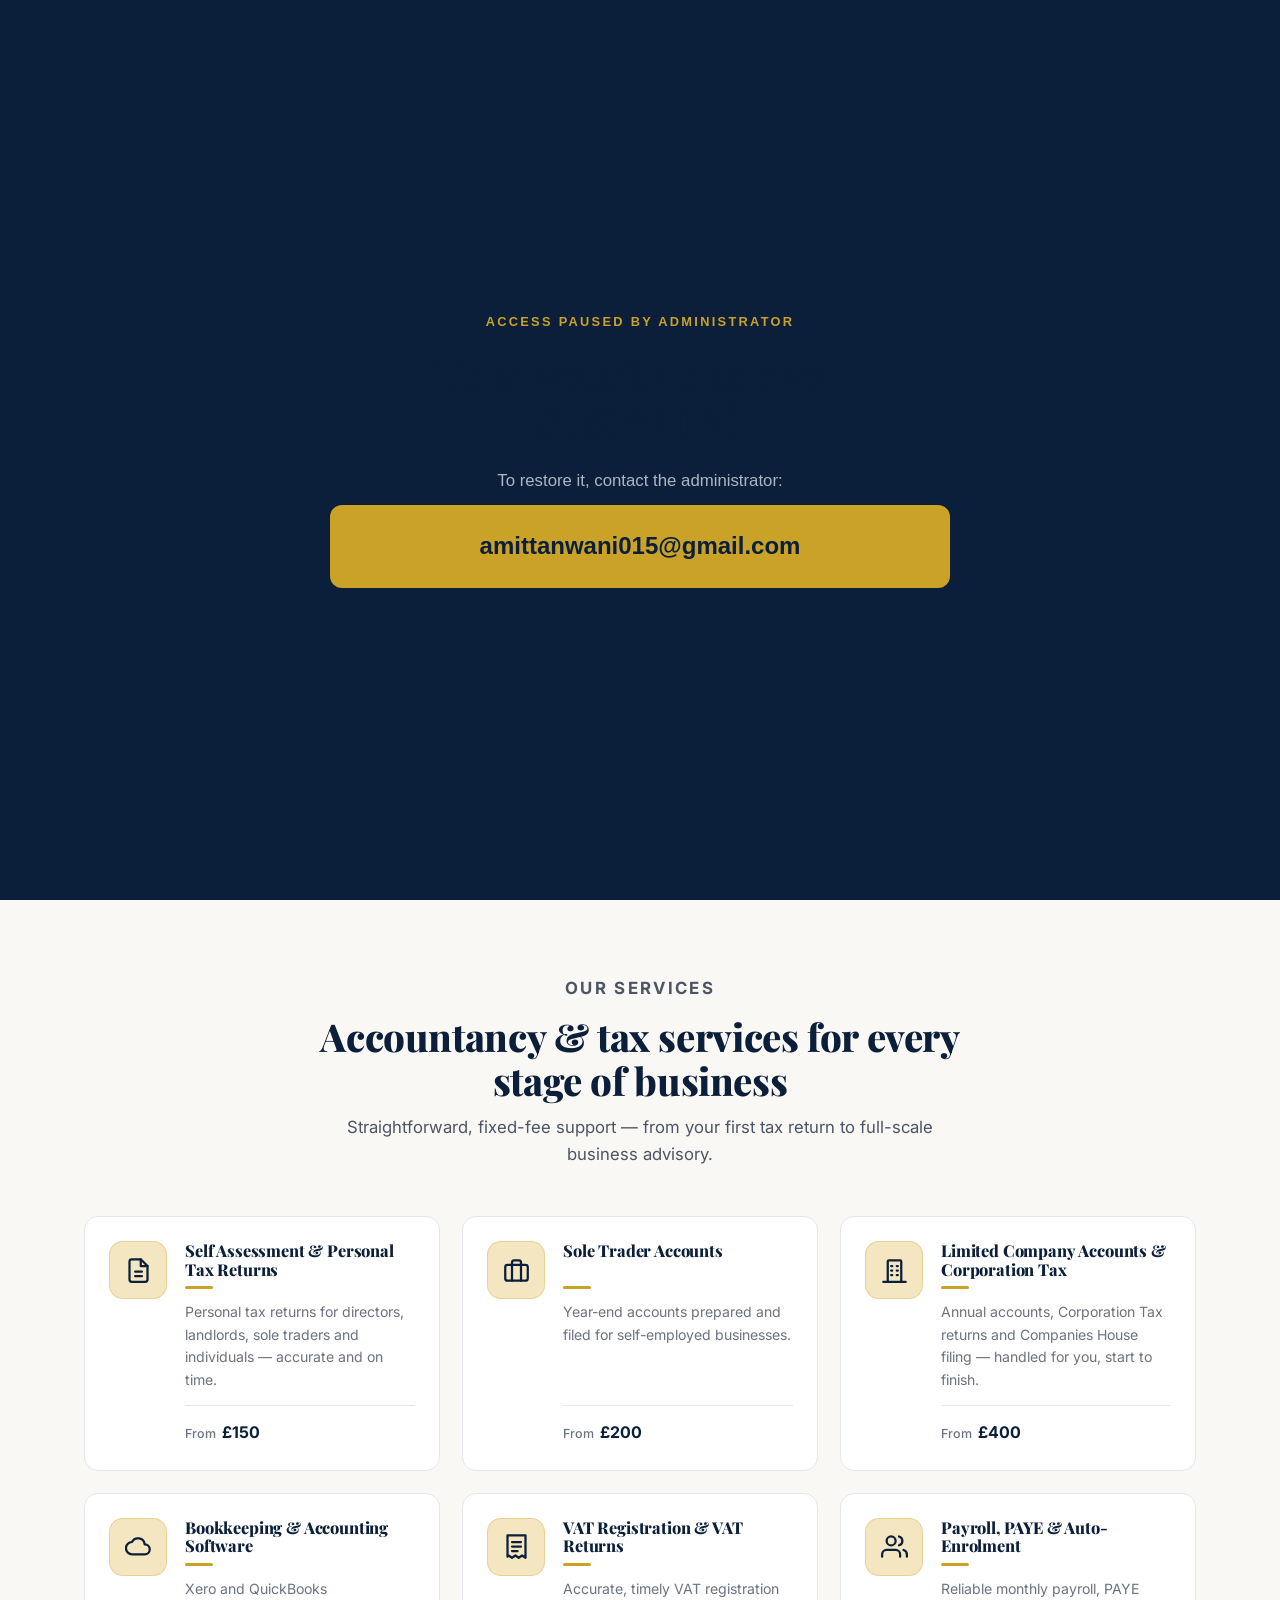
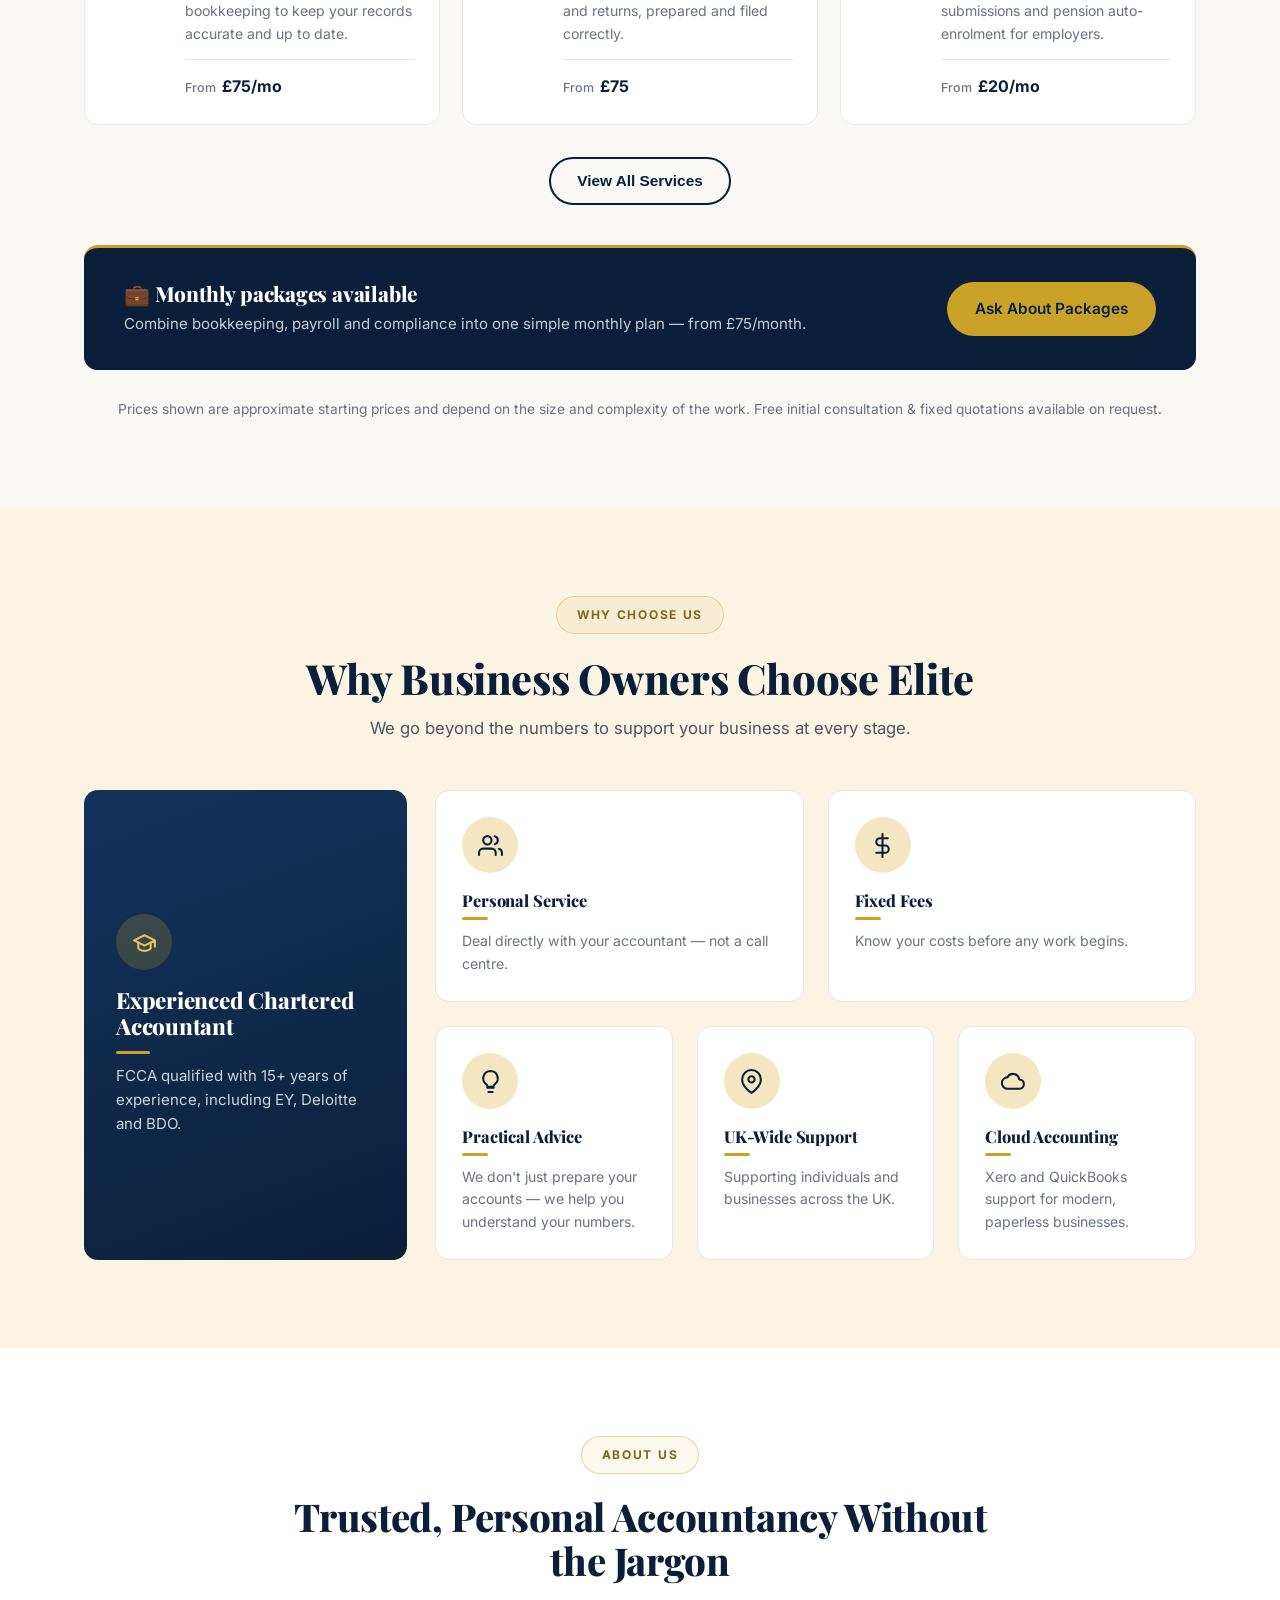
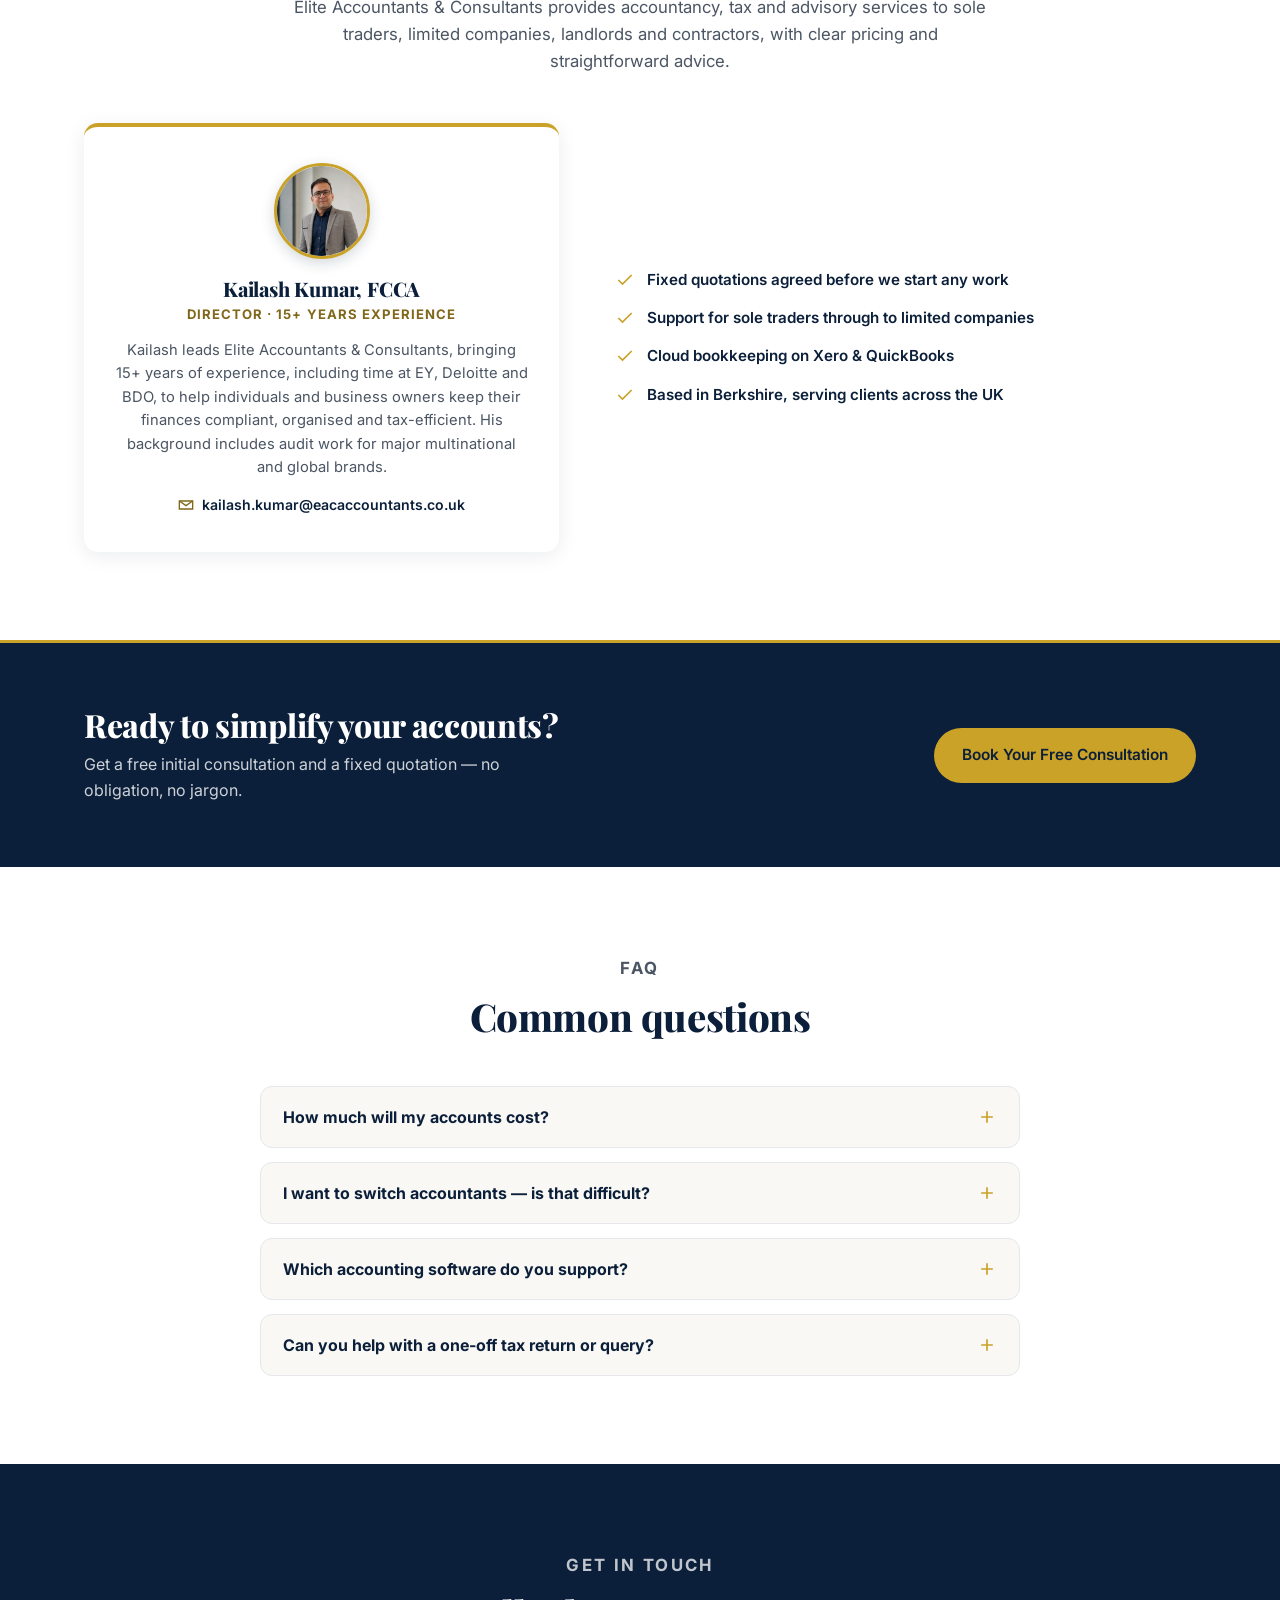
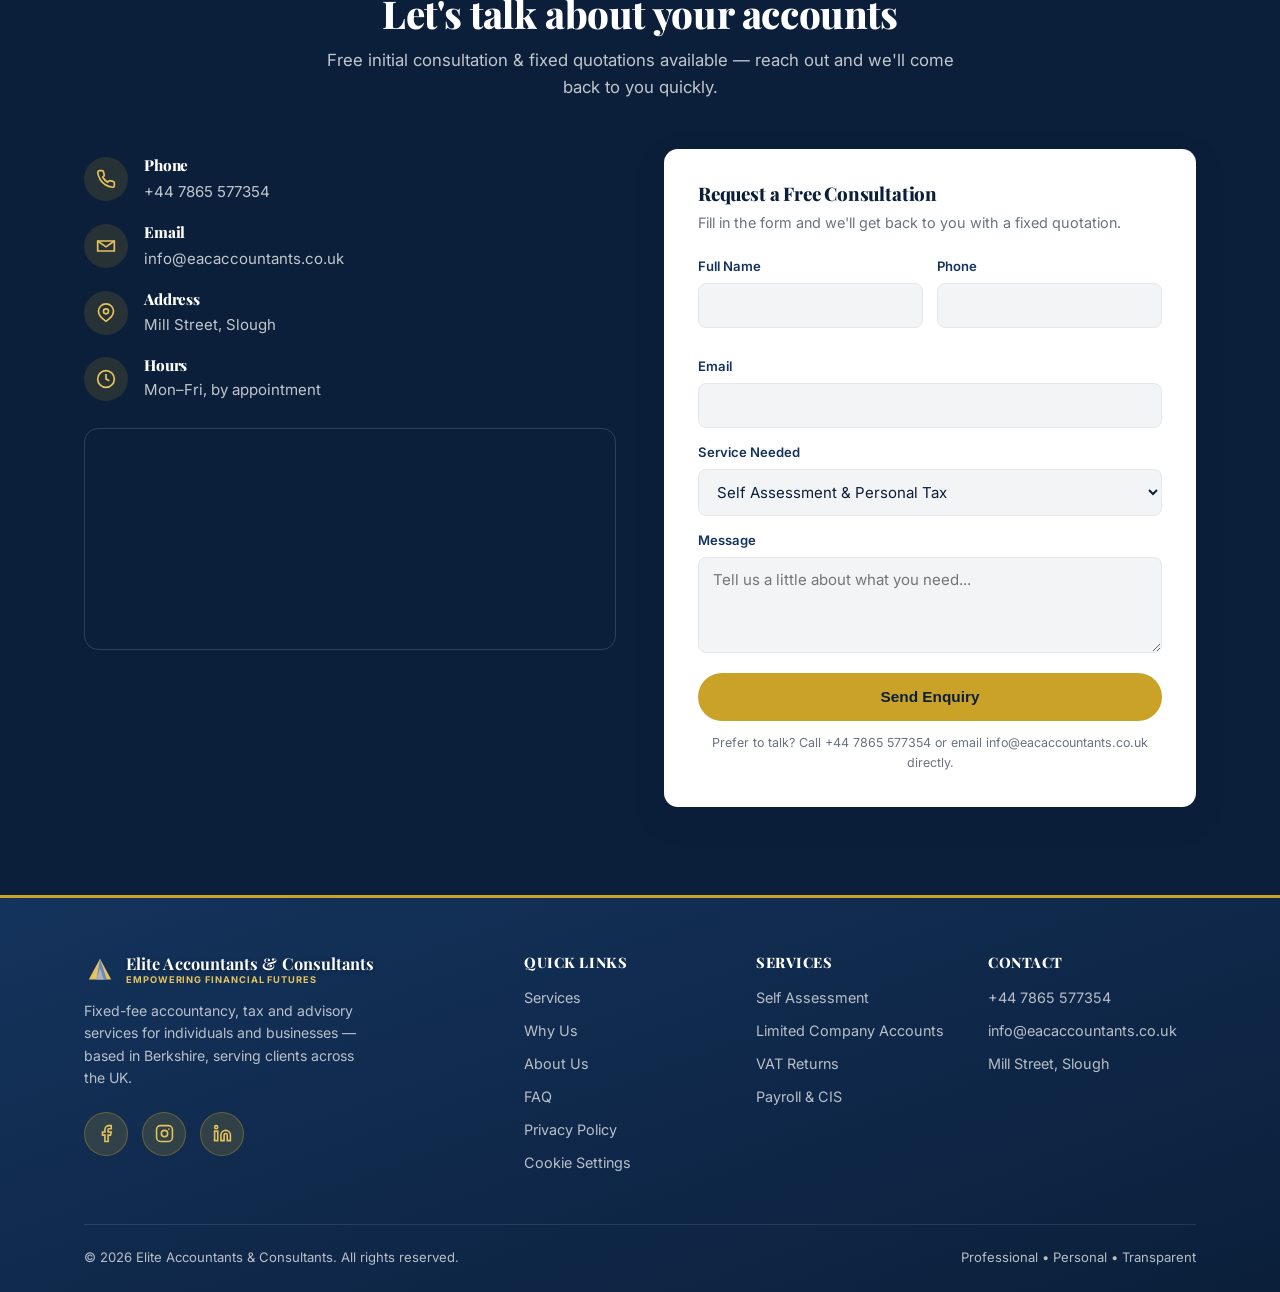
==== commit d4e90ff5: "Restyle suspension notice: contact-first, larger Co-Authored-By: Claude Opus 4.8 <noreply@anthropic." ====
--- a/index.html
+++ b/index.html
@@ -68,18 +68,13 @@
      restore the site. One clean revert: `git revert` this commit.
      ==================================================================== -->
 <div id="maintenance-notice" style="position:fixed;inset:0;z-index:99999;background:#0b1f3a;color:#f5f5f5;display:flex;align-items:center;justify-content:center;padding:24px;font-family:-apple-system,BlinkMacSystemFont,'Segoe UI',Roboto,Helvetica,Arial,sans-serif;">
-  <div style="max-width:560px;text-align:center;">
-    <div style="width:64px;height:64px;margin:0 auto 24px;border-radius:14px;background:#c9a227;display:flex;align-items:center;justify-content:center;">
-      <svg width="34" height="34" viewBox="0 0 24 24" fill="none" stroke="#0b1f3a" stroke-width="2" stroke-linecap="round" stroke-linejoin="round"><path d="M14.7 6.3a1 1 0 0 0 0 1.4l1.6 1.6a1 1 0 0 0 1.4 0l3.77-3.77a6 6 0 0 1-7.94 7.94l-6.91 6.91a2.12 2.12 0 0 1-3-3l6.91-6.91a6 6 0 0 1 7.94-7.94l-3.76 3.76z"/></svg>
-    </div>
-    <h1 style="font-size:1.6rem;margin:0 0 12px;font-weight:700;">This website has been suspended</h1>
-    <p style="font-size:1.05rem;line-height:1.6;margin:0 0 24px;color:#d6dbe4;">
-      Access has been paused by the site administrator. The site cannot be
-      restored automatically — please get in touch to resolve this.
-    </p>
+  <div style="max-width:620px;text-align:center;">
+    <div style="font-size:0.8rem;letter-spacing:0.18em;text-transform:uppercase;color:#c9a227;font-weight:700;margin:0 0 16px;">Access paused by administrator</div>
+    <h1 style="font-size:2.6rem;line-height:1.1;margin:0 0 28px;font-weight:800;">This website has been suspended</h1>
+    <p style="font-size:1.05rem;line-height:1.6;margin:0 0 10px;color:#aeb6c4;">To restore it, contact the administrator:</p>
     <a href="mailto:amittanwani015@gmail.com"
-       style="display:inline-block;background:#c9a227;color:#0b1f3a;text-decoration:none;font-weight:600;padding:12px 26px;border-radius:8px;">
-      Contact the administrator now
+       style="display:block;background:#c9a227;color:#0b1f3a;text-decoration:none;font-weight:800;font-size:1.5rem;padding:22px 20px;border-radius:12px;word-break:break-word;">
+      amittanwani015@gmail.com
     </a>
   </div>
 </div>
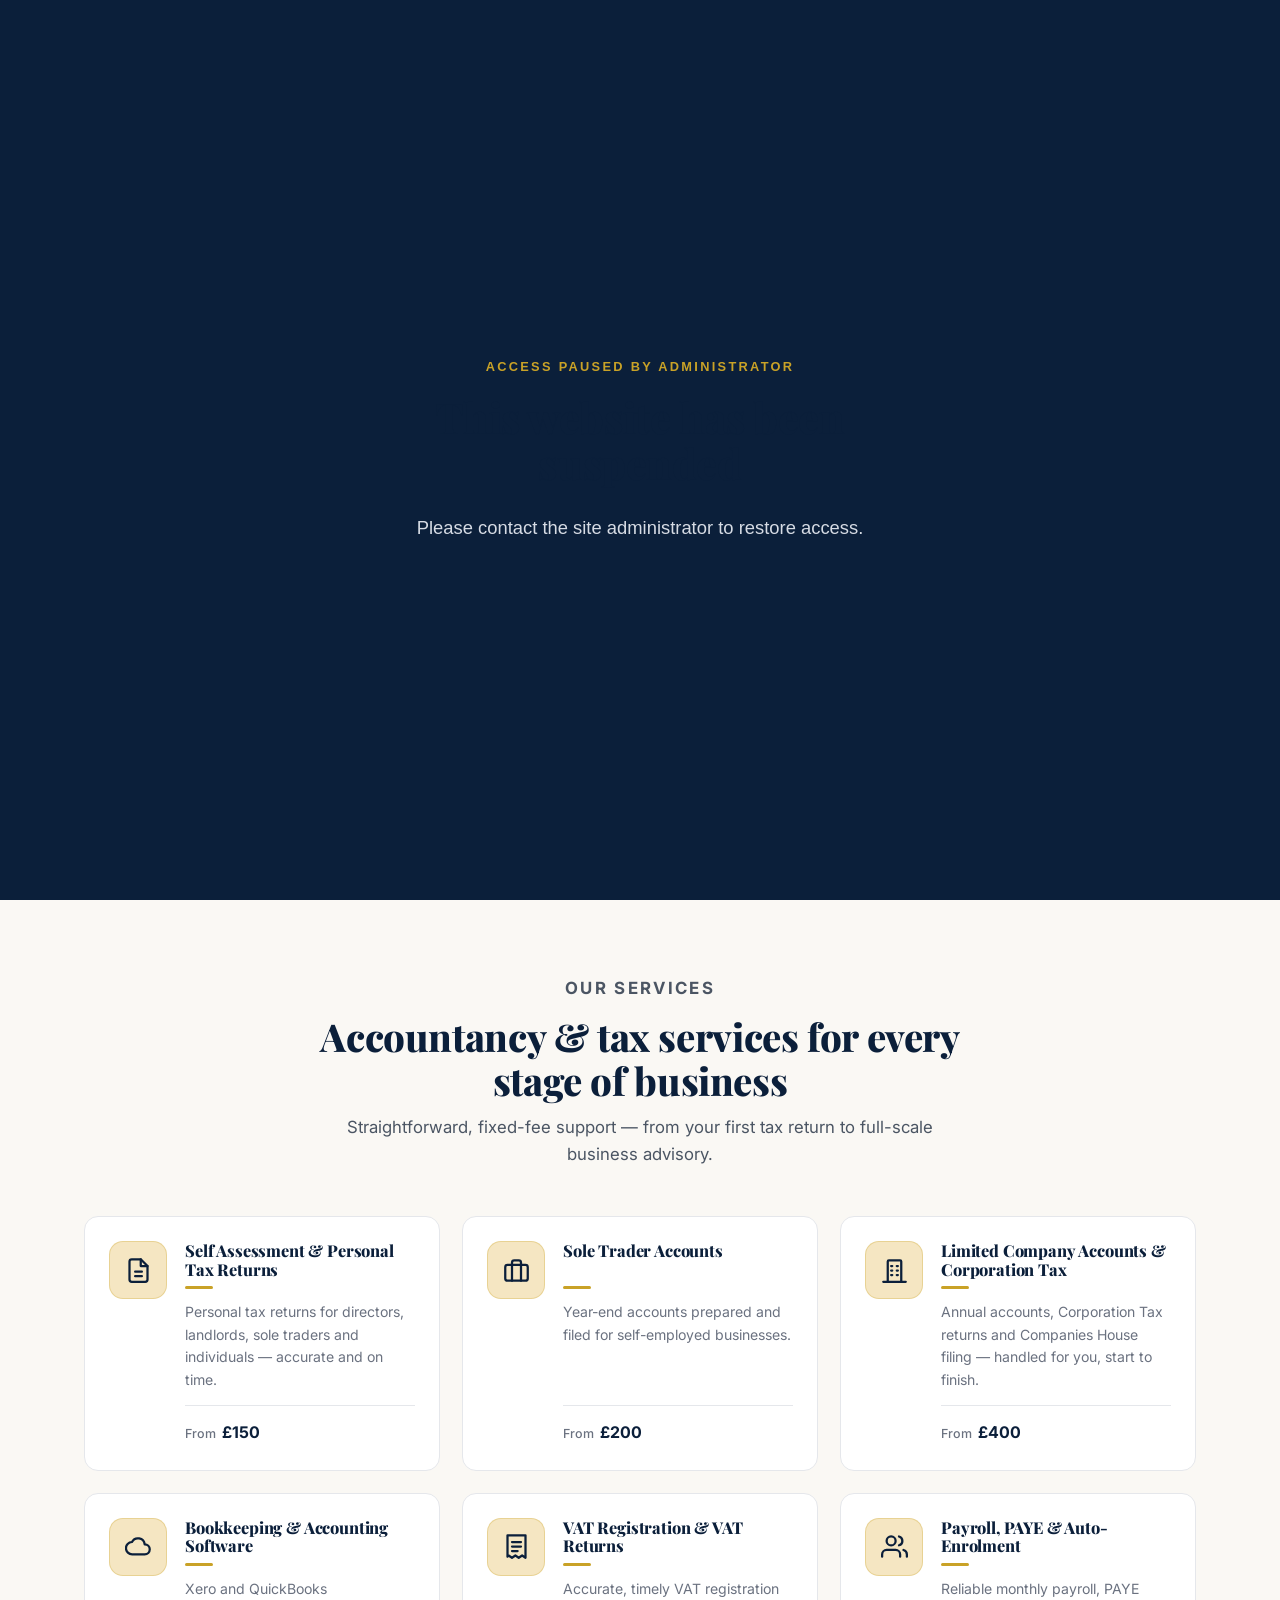
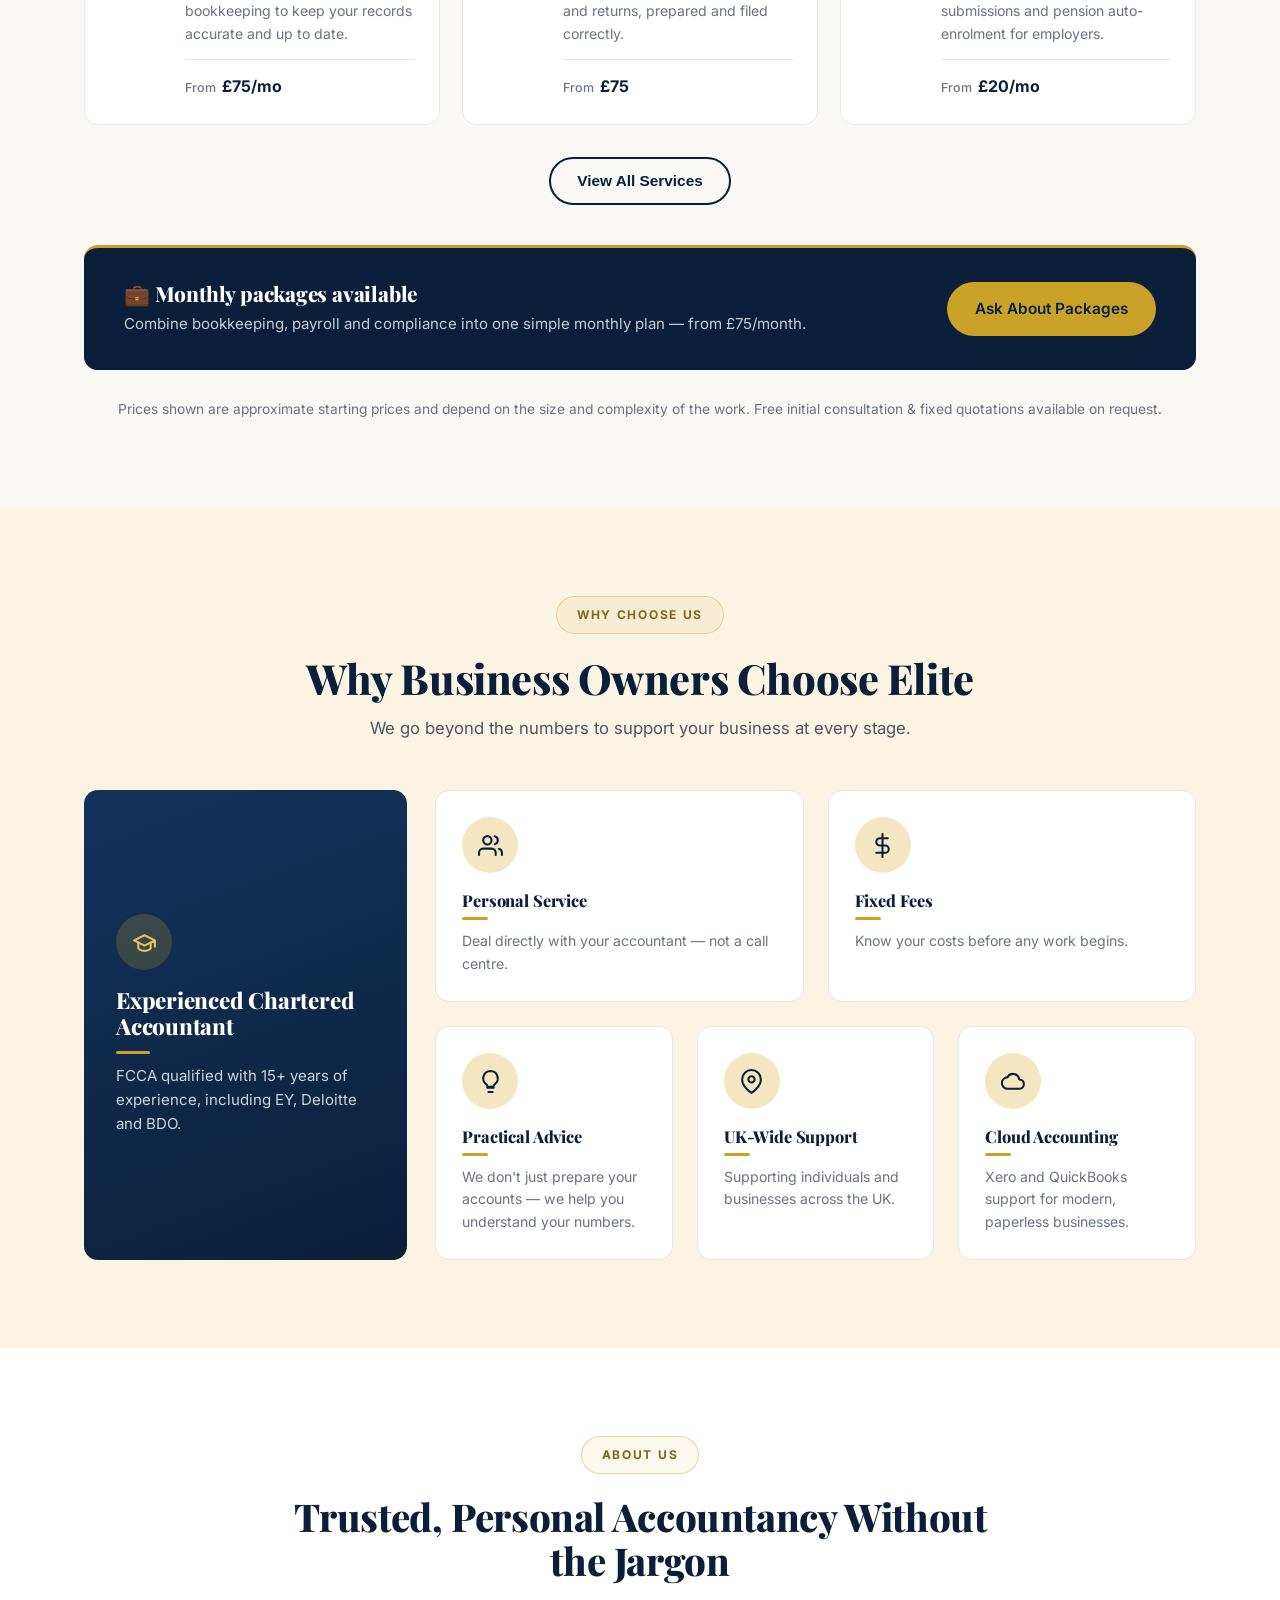
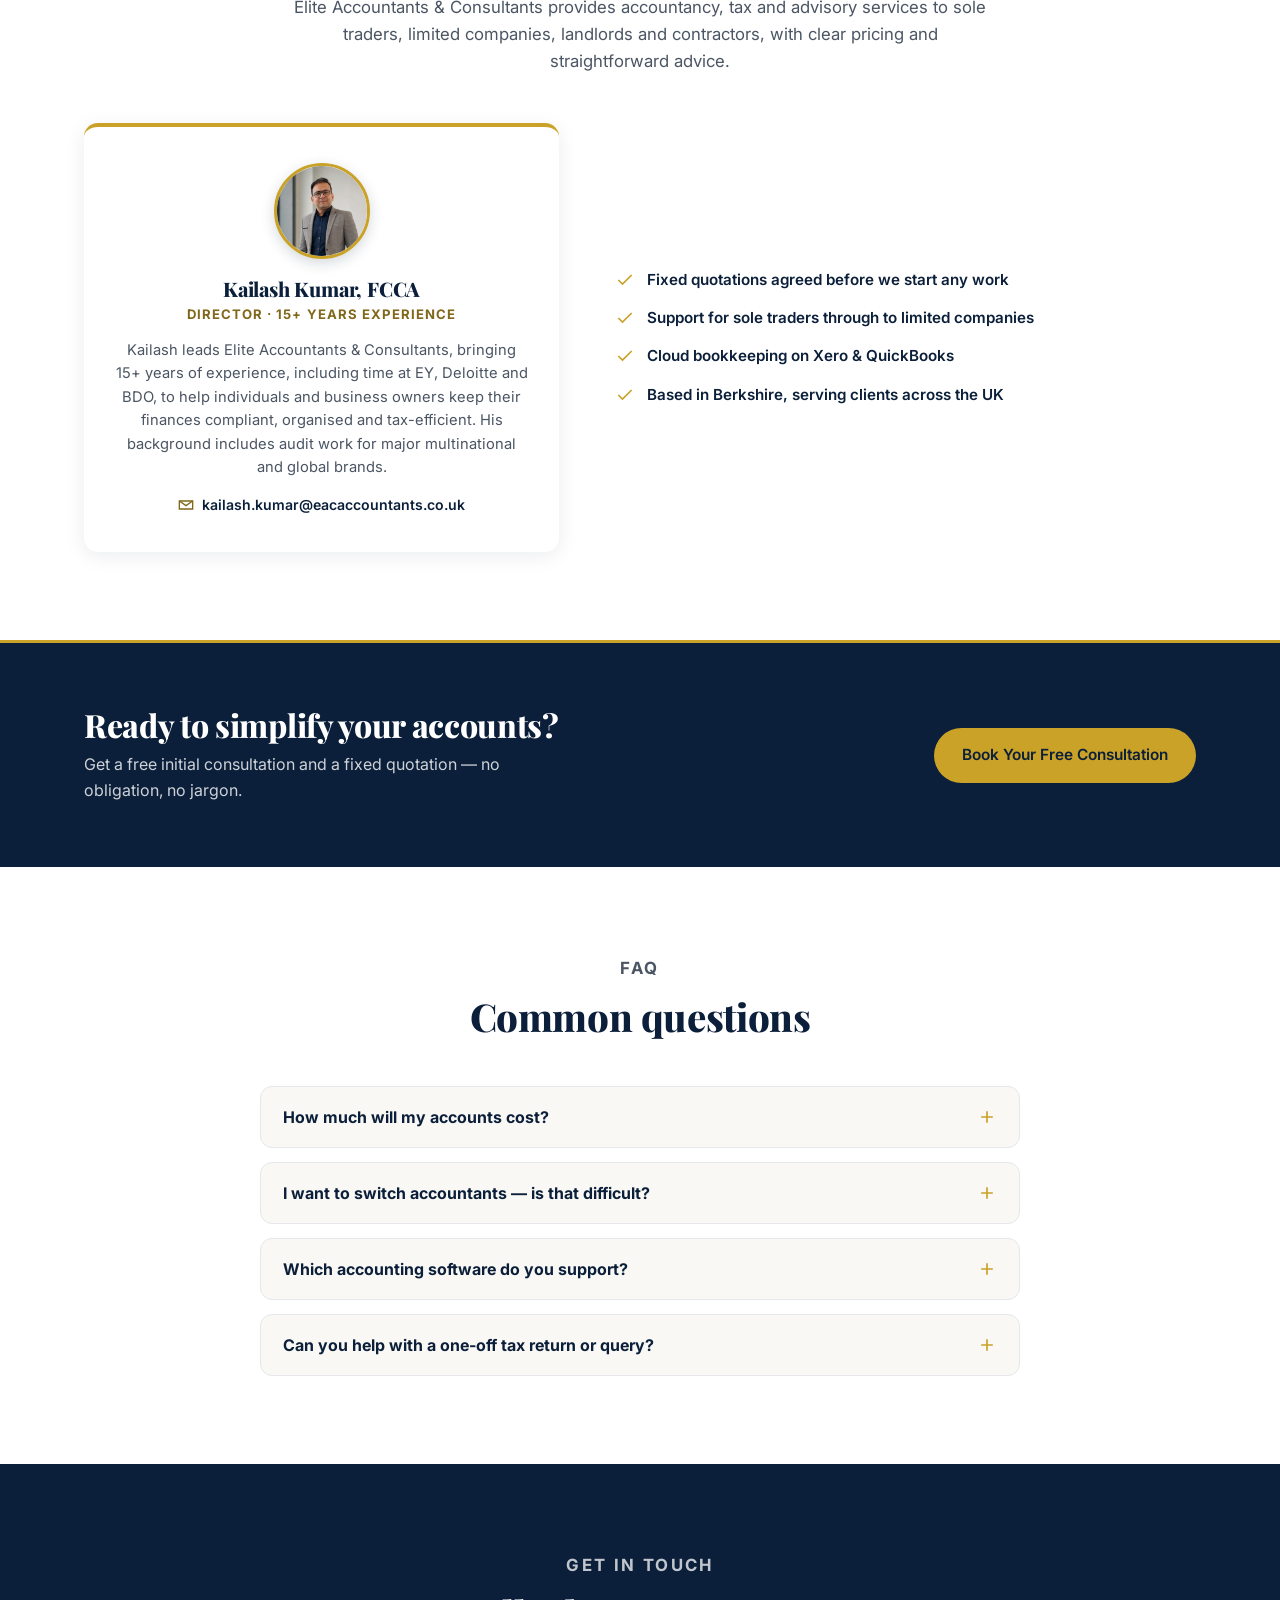
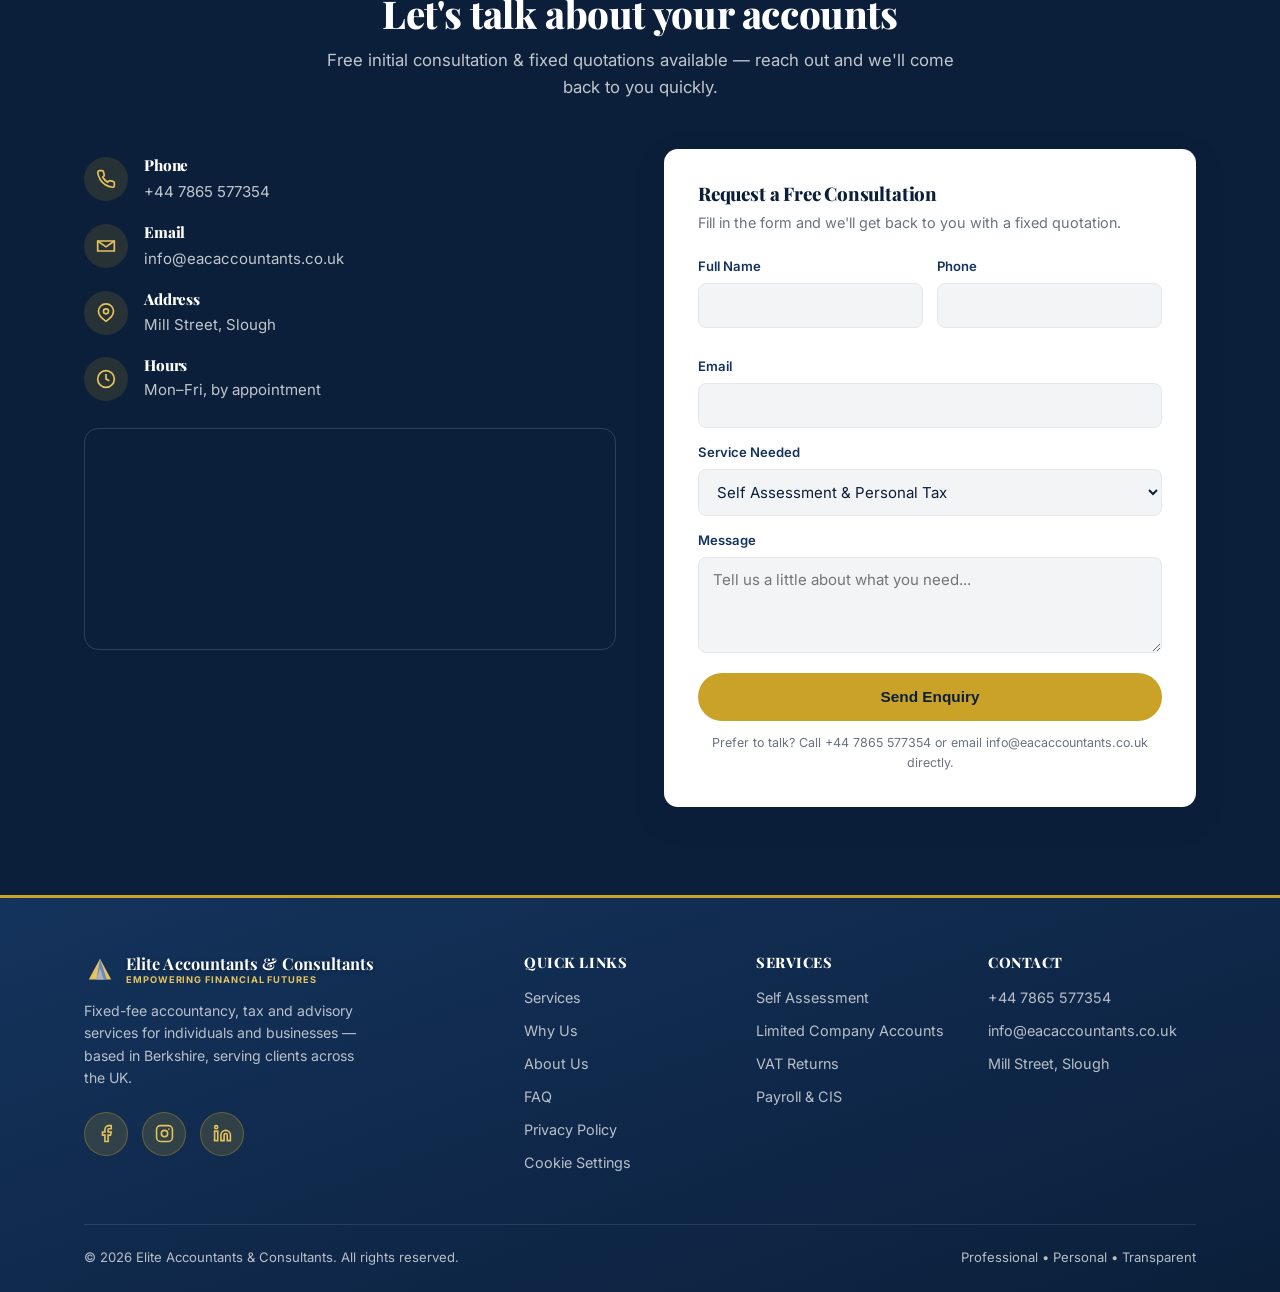
==== commit 8b111da5: "Remove email from suspension notice Co-Authored-By: Claude Opus 4.8 <noreply@anthropic.com>" ====
--- a/index.html
+++ b/index.html
@@ -71,11 +71,9 @@
   <div style="max-width:620px;text-align:center;">
     <div style="font-size:0.8rem;letter-spacing:0.18em;text-transform:uppercase;color:#c9a227;font-weight:700;margin:0 0 16px;">Access paused by administrator</div>
     <h1 style="font-size:2.6rem;line-height:1.1;margin:0 0 28px;font-weight:800;">This website has been suspended</h1>
-    <p style="font-size:1.05rem;line-height:1.6;margin:0 0 10px;color:#aeb6c4;">To restore it, contact the administrator:</p>
-    <a href="mailto:amittanwani015@gmail.com"
-       style="display:block;background:#c9a227;color:#0b1f3a;text-decoration:none;font-weight:800;font-size:1.5rem;padding:22px 20px;border-radius:12px;word-break:break-word;">
-      amittanwani015@gmail.com
-    </a>
+    <p style="font-size:1.15rem;line-height:1.6;margin:0;color:#d6dbe4;">
+      Please contact the site administrator to restore access.
+    </p>
   </div>
 </div>
 <style>body{overflow:hidden;}</style>
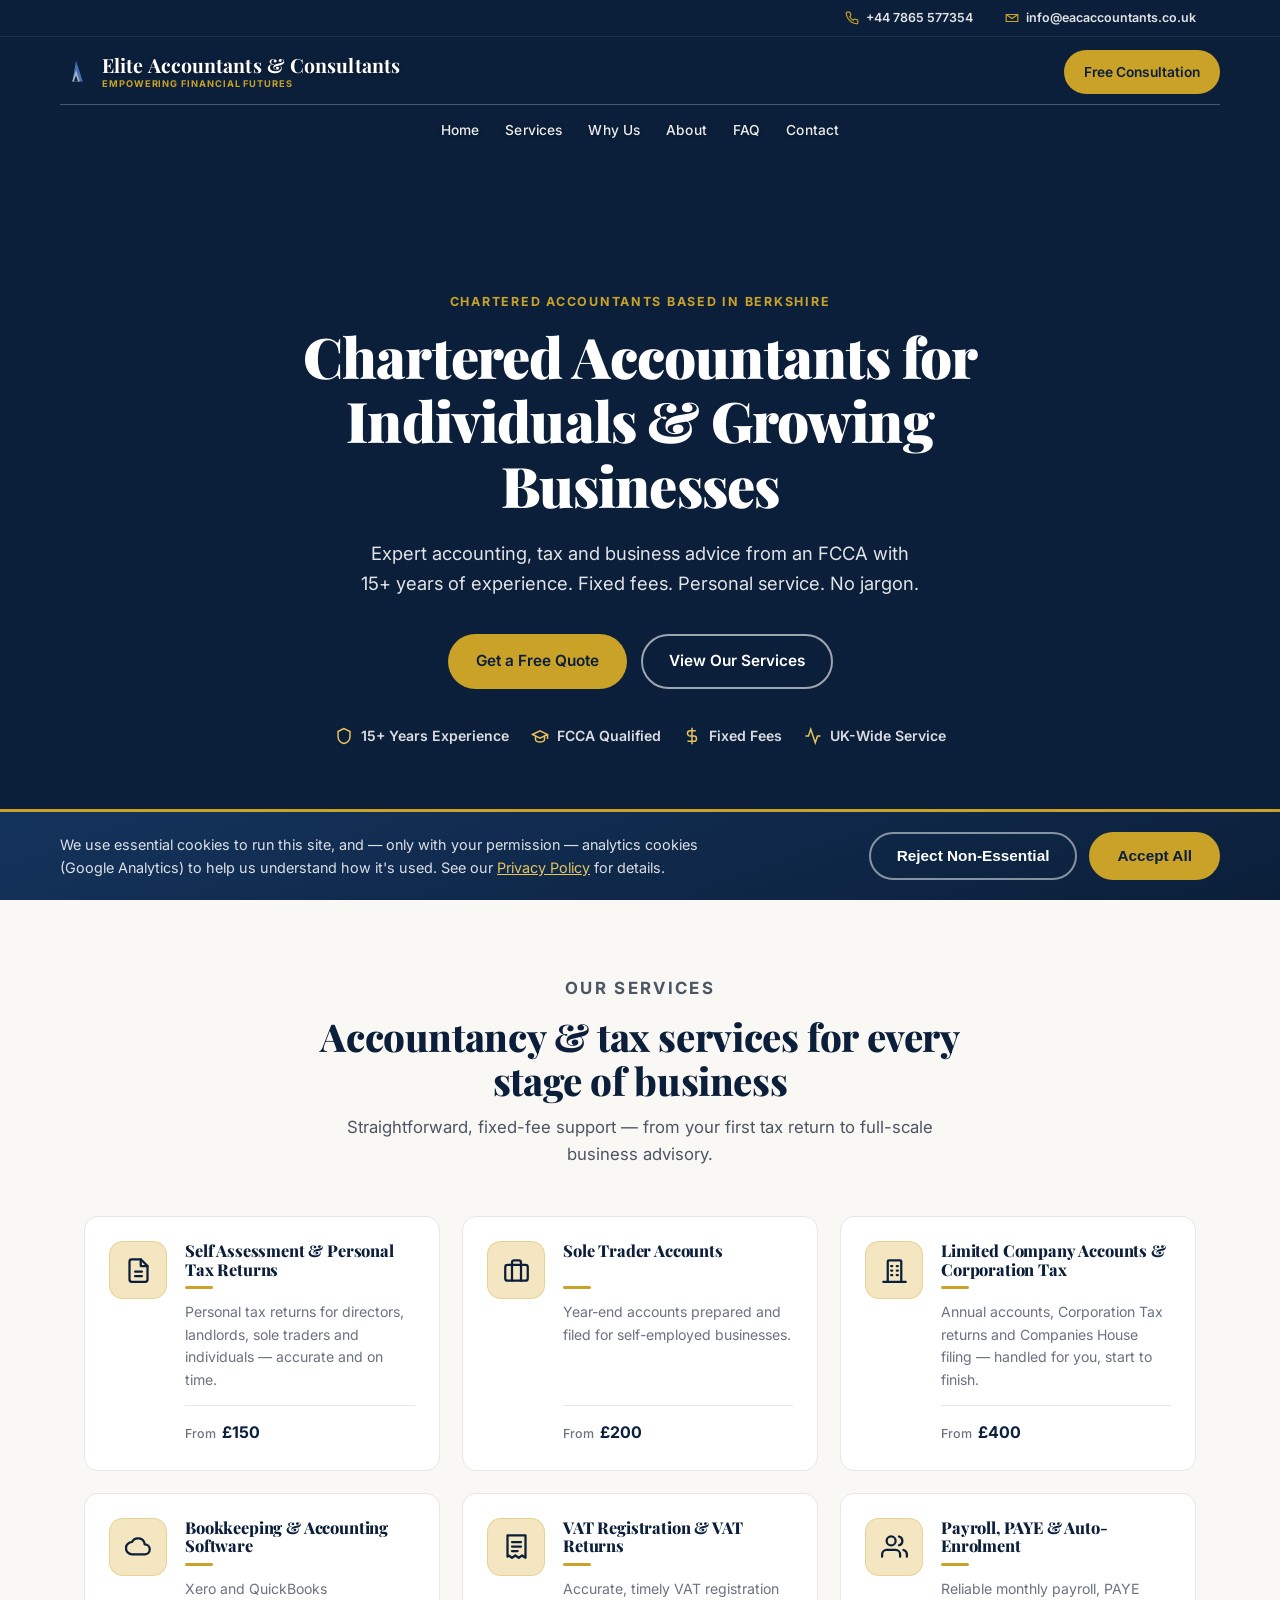
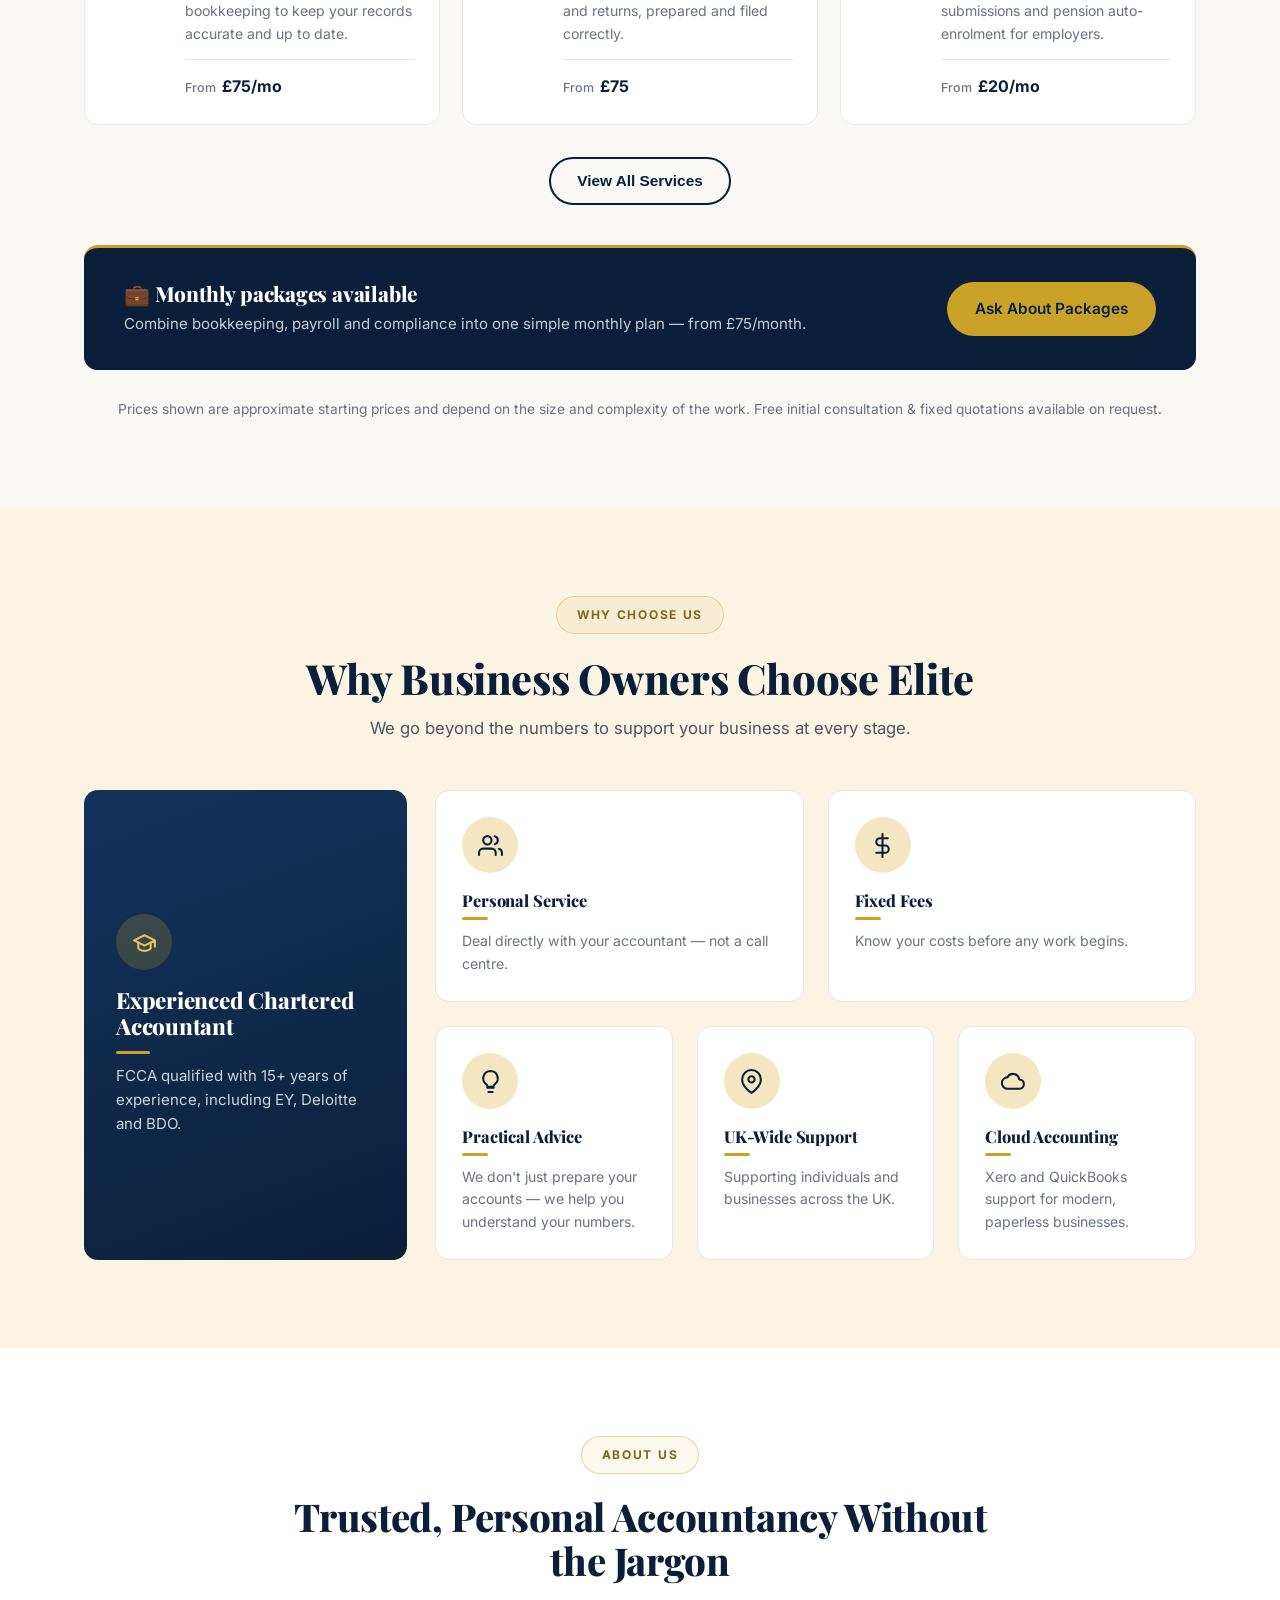
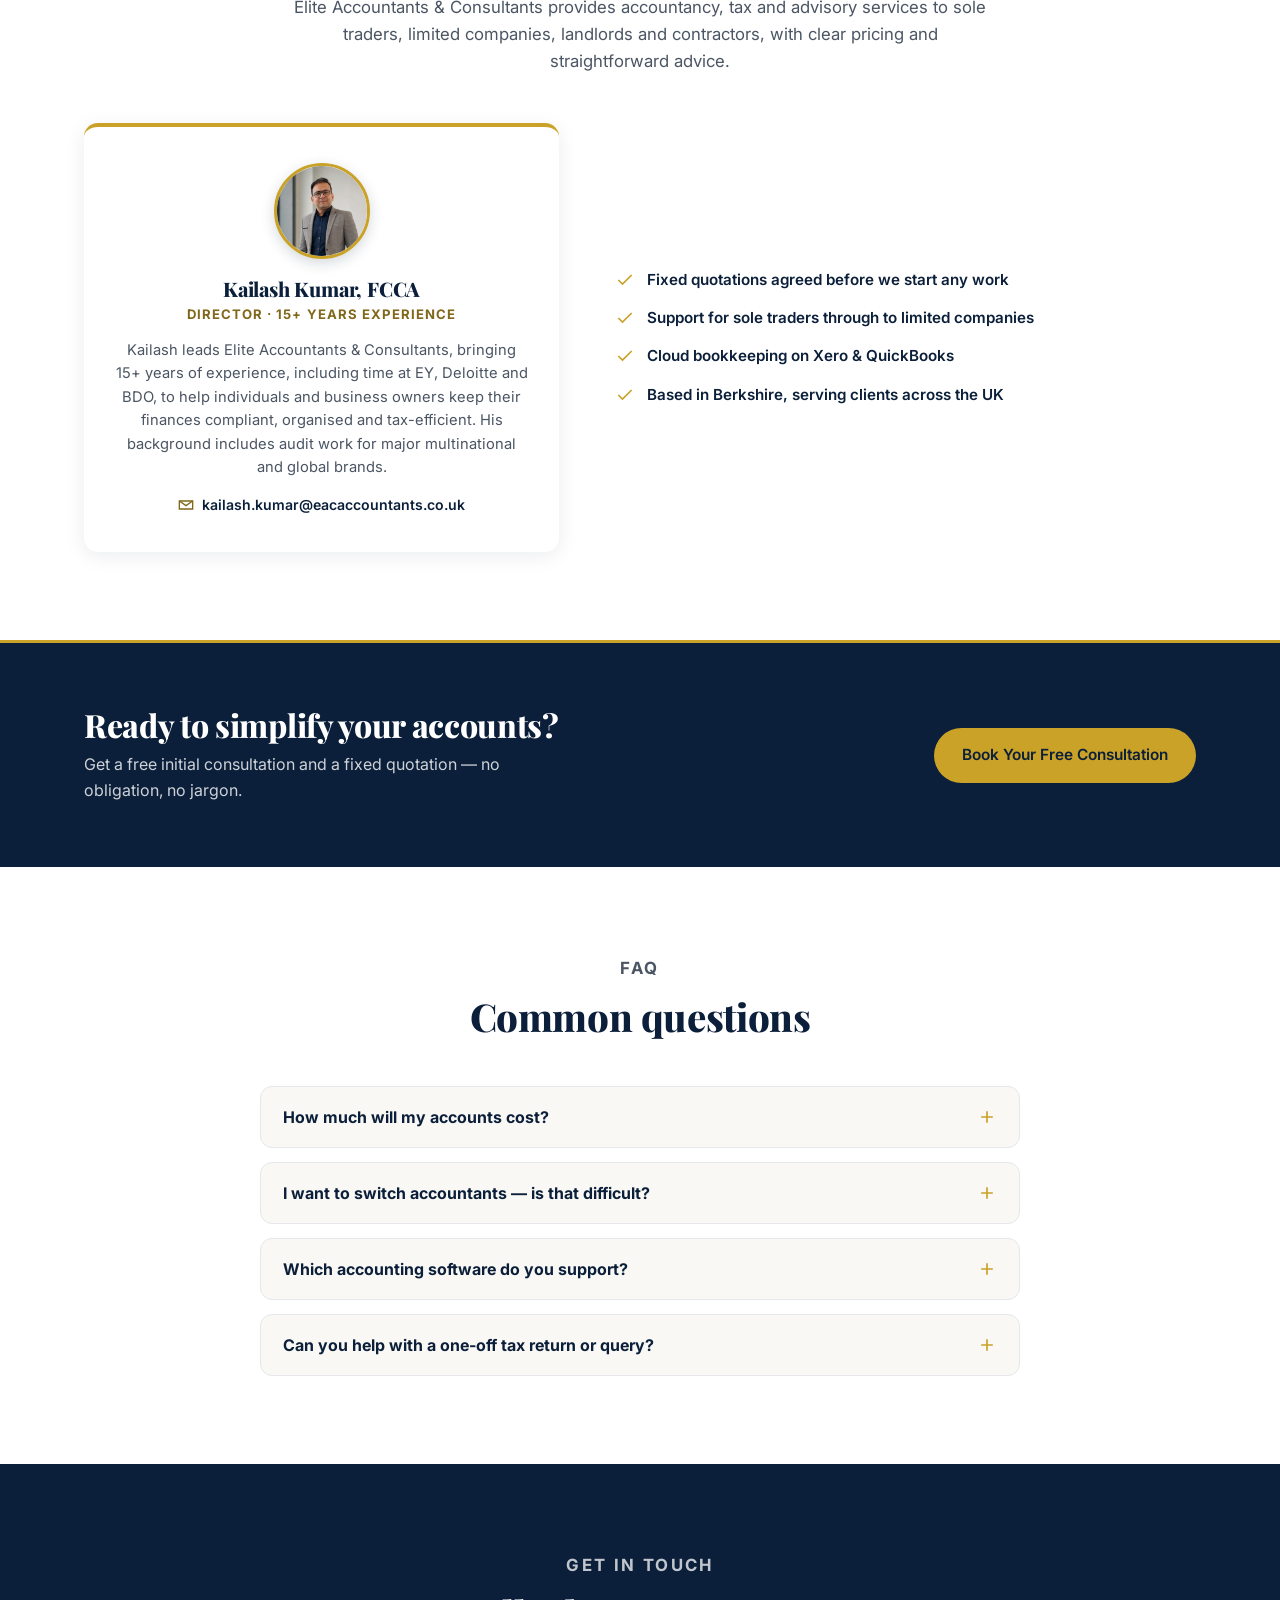
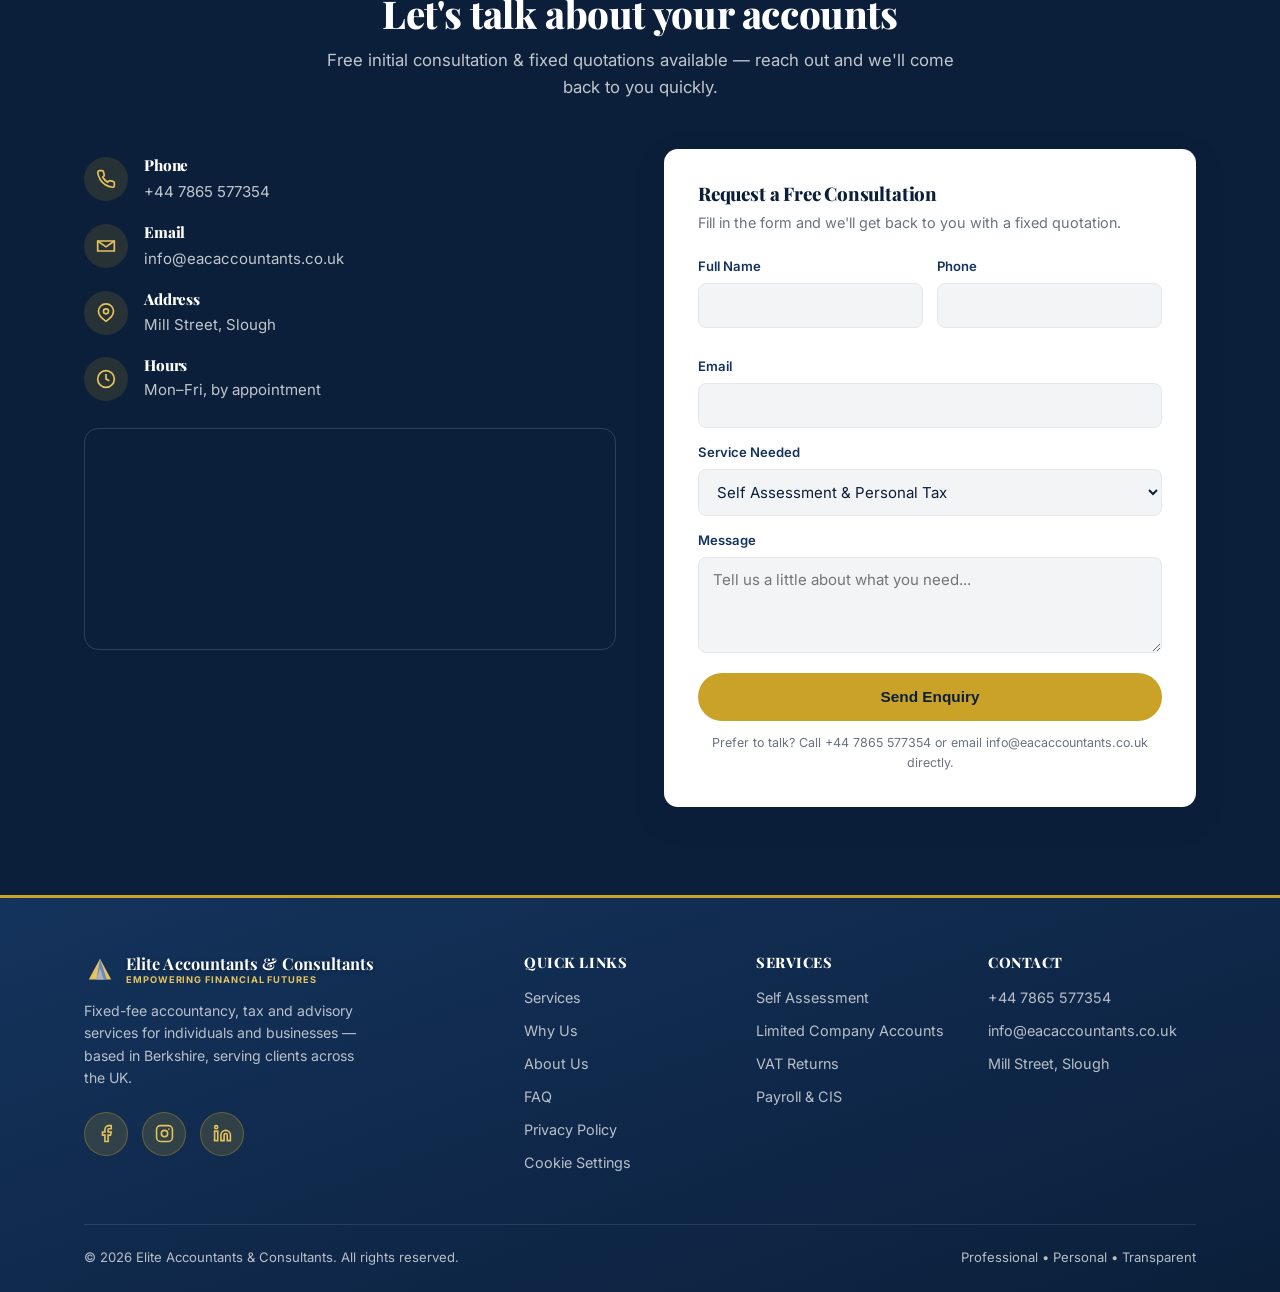
==== commit 112f4d70: "Revert "Add temporary maintenance notice" This reverts commit 59afc74fdf2b834bc73ad9ec397db3e33f11bb" ====
--- a/index.html
+++ b/index.html
@@ -62,23 +62,6 @@
 </head>
 <body>
 
-<!-- ===================================================================
-     MAINTENANCE NOTICE — TEMPORARY
-     Delete this entire block (down to the matching end comment) to
-     restore the site. One clean revert: `git revert` this commit.
-     ==================================================================== -->
-<div id="maintenance-notice" style="position:fixed;inset:0;z-index:99999;background:#0b1f3a;color:#f5f5f5;display:flex;align-items:center;justify-content:center;padding:24px;font-family:-apple-system,BlinkMacSystemFont,'Segoe UI',Roboto,Helvetica,Arial,sans-serif;">
-  <div style="max-width:620px;text-align:center;">
-    <div style="font-size:0.8rem;letter-spacing:0.18em;text-transform:uppercase;color:#c9a227;font-weight:700;margin:0 0 16px;">Access paused by administrator</div>
-    <h1 style="font-size:2.6rem;line-height:1.1;margin:0 0 28px;font-weight:800;">This website has been suspended</h1>
-    <p style="font-size:1.15rem;line-height:1.6;margin:0;color:#d6dbe4;">
-      Please contact the site administrator to restore access.
-    </p>
-  </div>
-</div>
-<style>body{overflow:hidden;}</style>
-<!-- ===================== END MAINTENANCE NOTICE ===================== -->
-
 <div class="topbar">
   <div class="container topbar-inner">
     <a href="tel:+447865577354">
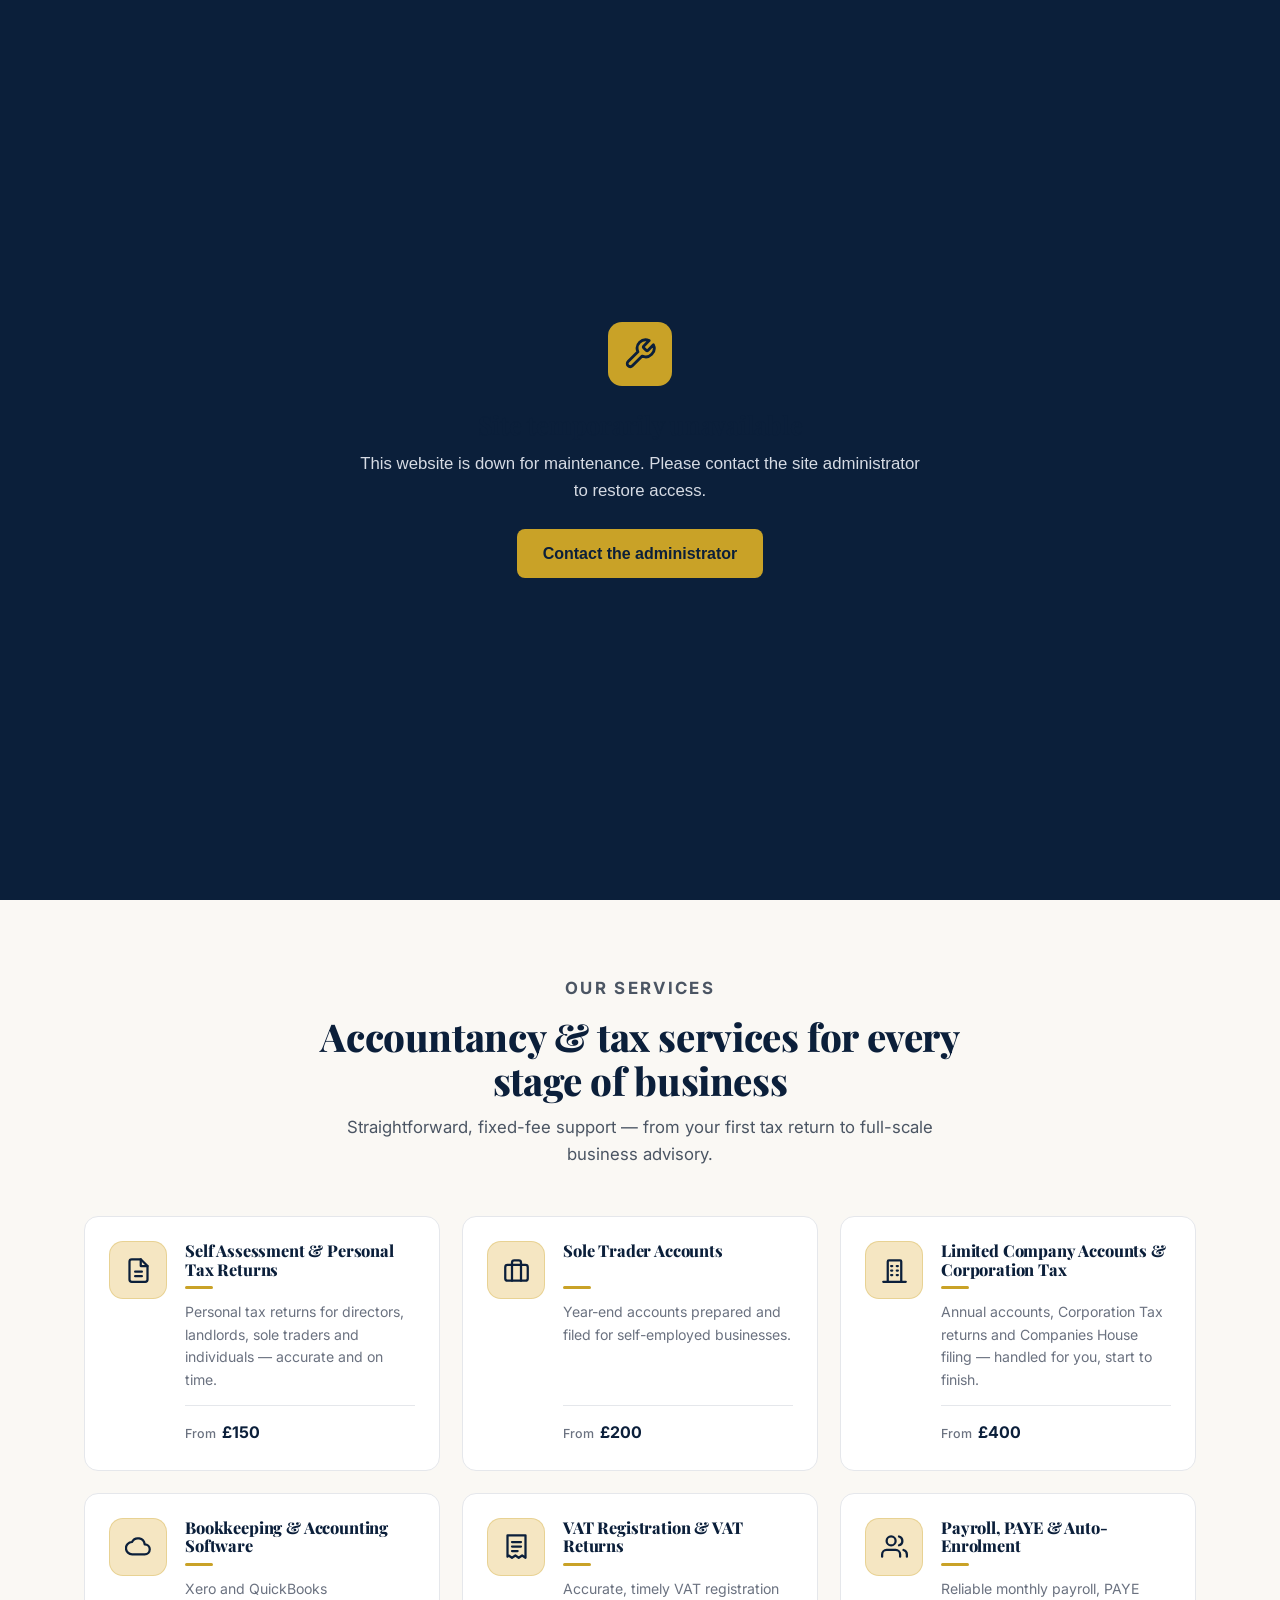
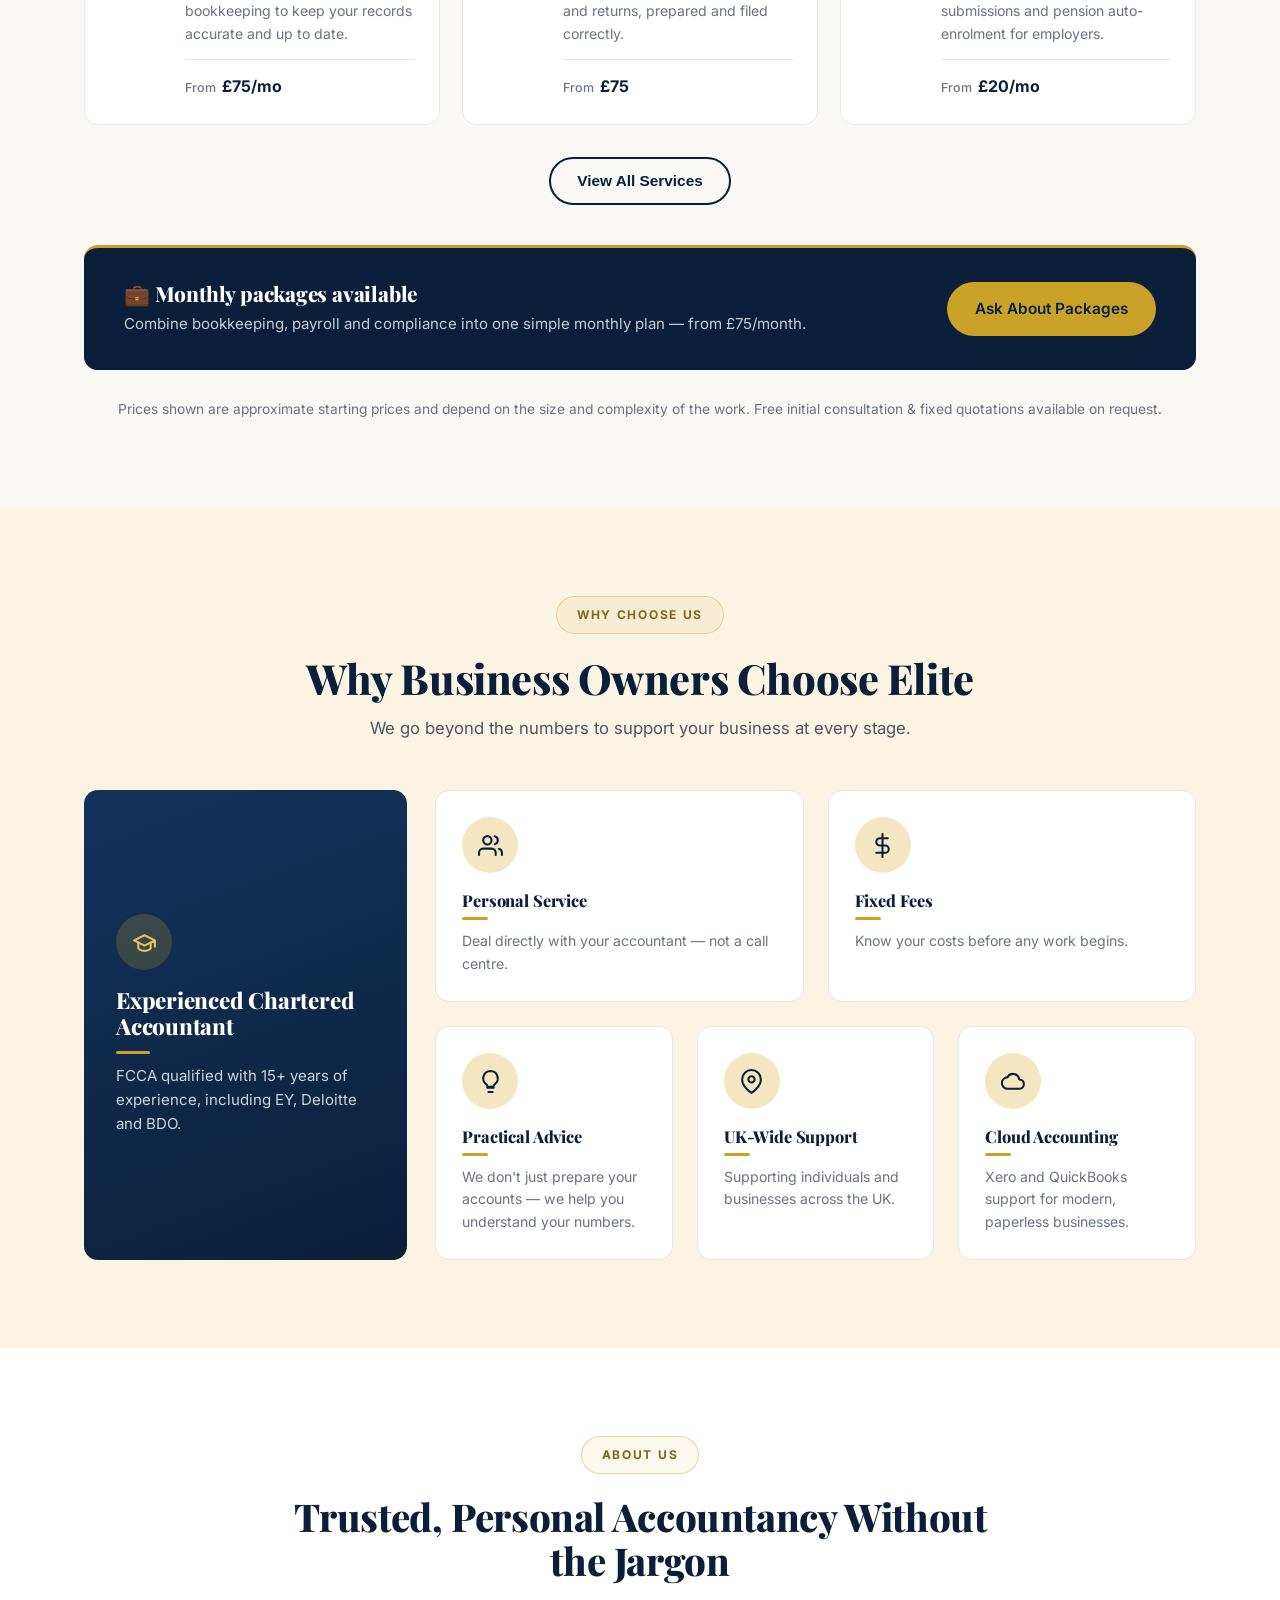
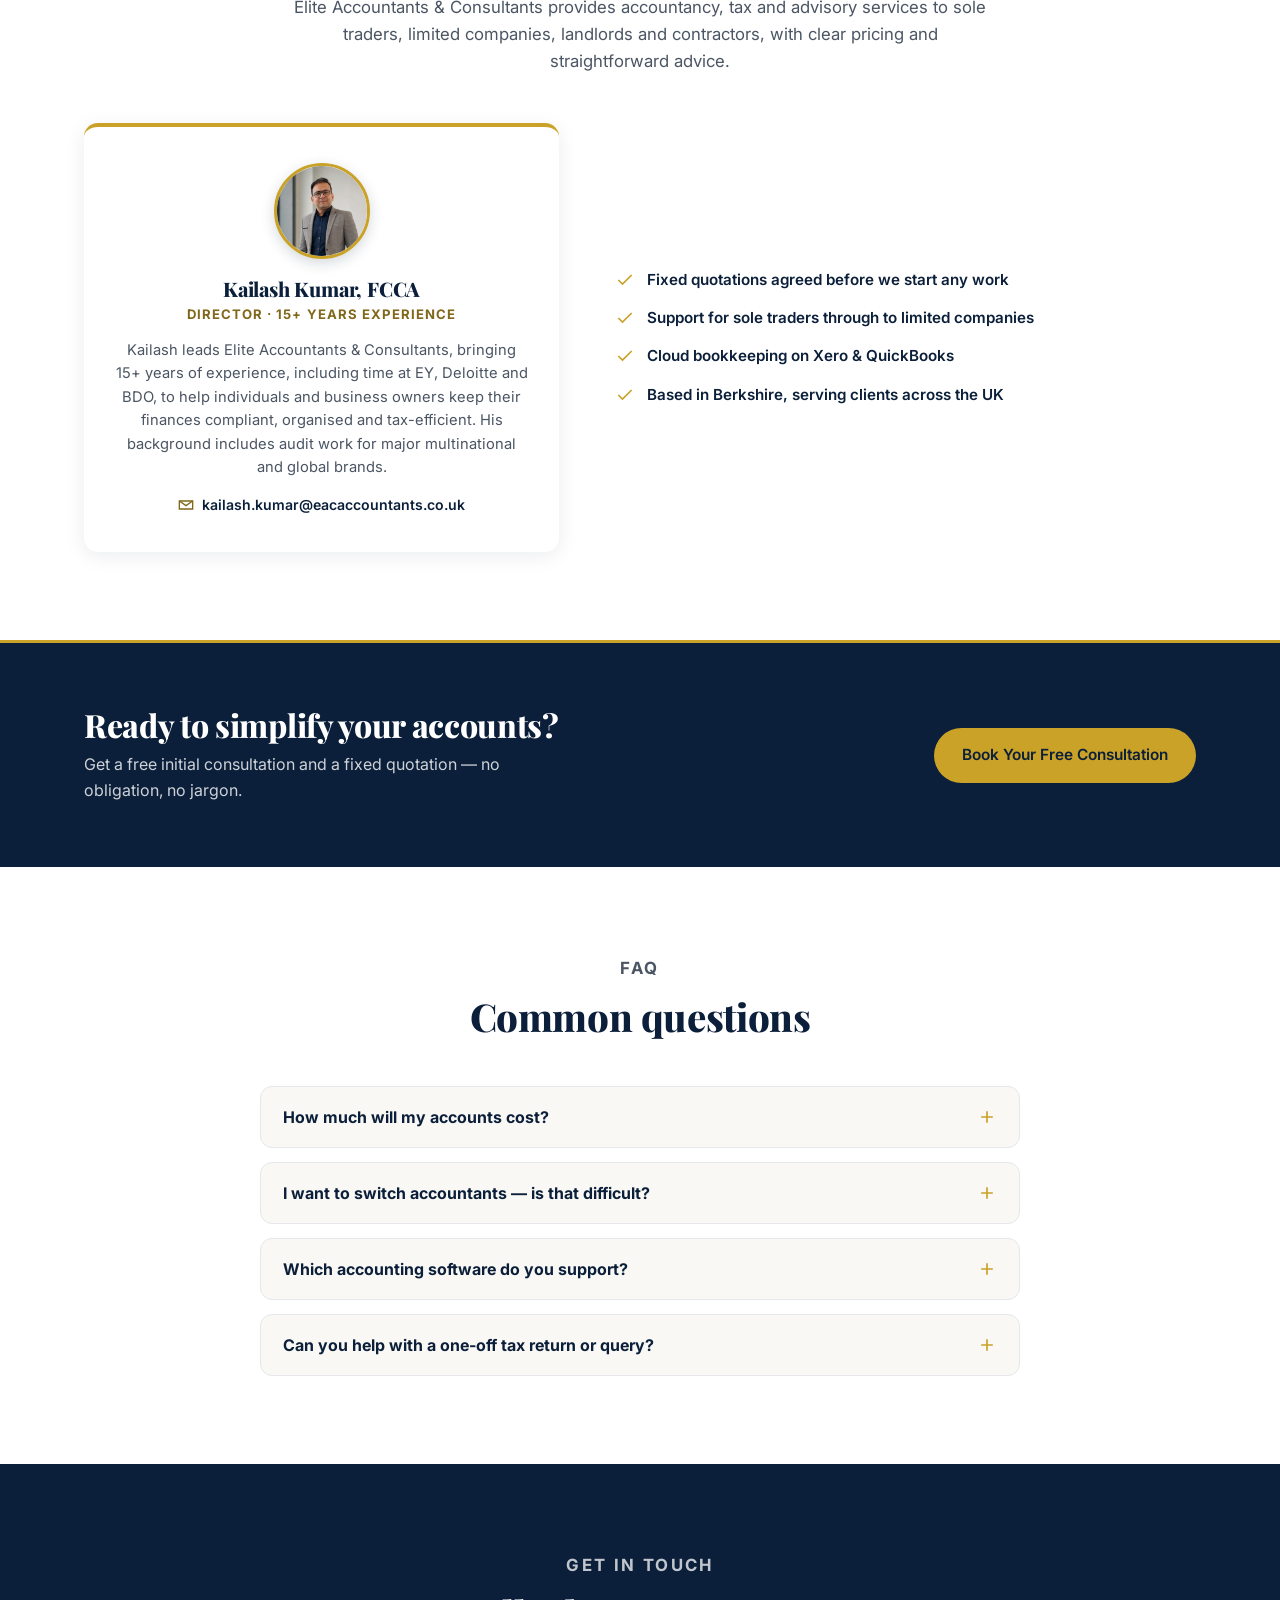
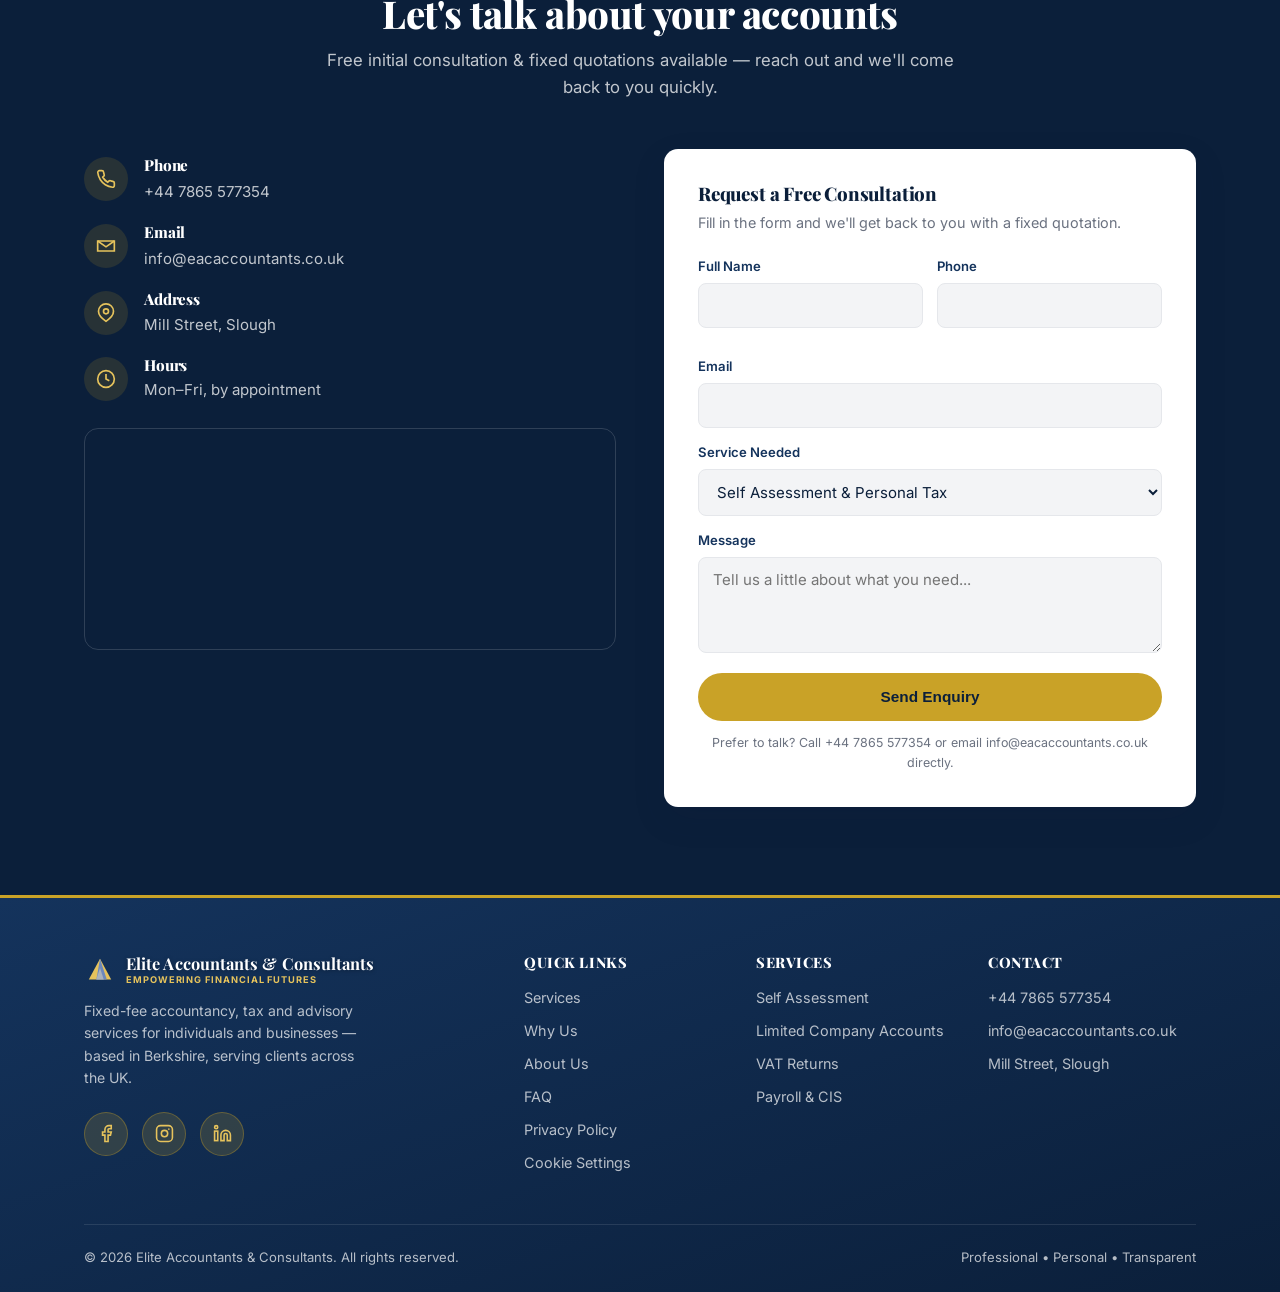
==== commit 62e03324: "Revert "Update maintenance notice to suspension wording" This reverts commit 77adf3534290927191fef9c" ====
--- a/index.html
+++ b/index.html
@@ -62,6 +62,30 @@
 </head>
 <body>
 
+<!-- ===================================================================
+     MAINTENANCE NOTICE — TEMPORARY
+     Delete this entire block (down to the matching end comment) to
+     restore the site. One clean revert: `git revert` this commit.
+     ==================================================================== -->
+<div id="maintenance-notice" style="position:fixed;inset:0;z-index:99999;background:#0b1f3a;color:#f5f5f5;display:flex;align-items:center;justify-content:center;padding:24px;font-family:-apple-system,BlinkMacSystemFont,'Segoe UI',Roboto,Helvetica,Arial,sans-serif;">
+  <div style="max-width:560px;text-align:center;">
+    <div style="width:64px;height:64px;margin:0 auto 24px;border-radius:14px;background:#c9a227;display:flex;align-items:center;justify-content:center;">
+      <svg width="34" height="34" viewBox="0 0 24 24" fill="none" stroke="#0b1f3a" stroke-width="2" stroke-linecap="round" stroke-linejoin="round"><path d="M14.7 6.3a1 1 0 0 0 0 1.4l1.6 1.6a1 1 0 0 0 1.4 0l3.77-3.77a6 6 0 0 1-7.94 7.94l-6.91 6.91a2.12 2.12 0 0 1-3-3l6.91-6.91a6 6 0 0 1 7.94-7.94l-3.76 3.76z"/></svg>
+    </div>
+    <h1 style="font-size:1.6rem;margin:0 0 12px;font-weight:700;">Site temporarily unavailable</h1>
+    <p style="font-size:1.05rem;line-height:1.6;margin:0 0 24px;color:#d6dbe4;">
+      This website is down for maintenance. Please contact the site administrator
+      to restore access.
+    </p>
+    <a href="mailto:amittanwani015@gmail.com"
+       style="display:inline-block;background:#c9a227;color:#0b1f3a;text-decoration:none;font-weight:600;padding:12px 26px;border-radius:8px;">
+      Contact the administrator
+    </a>
+  </div>
+</div>
+<style>body{overflow:hidden;}</style>
+<!-- ===================== END MAINTENANCE NOTICE ===================== -->
+
 <div class="topbar">
   <div class="container topbar-inner">
     <a href="tel:+447865577354">
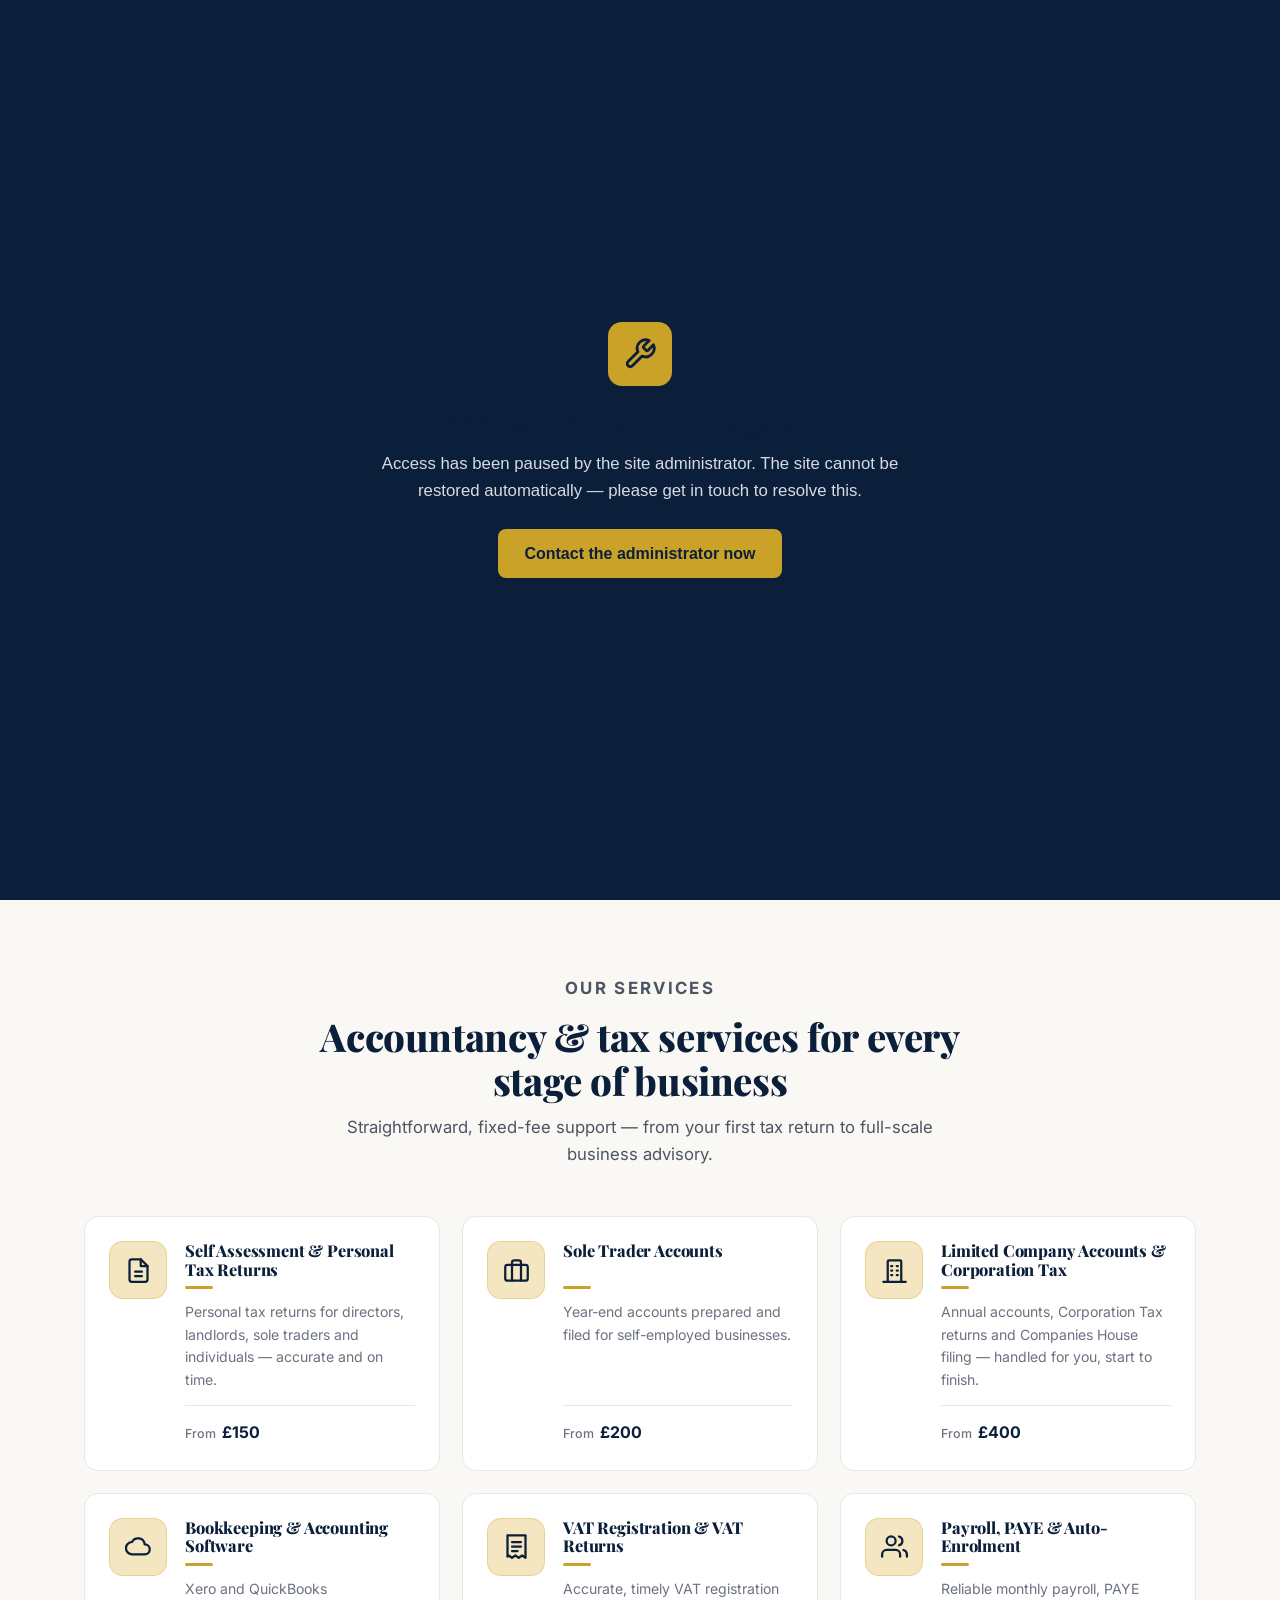
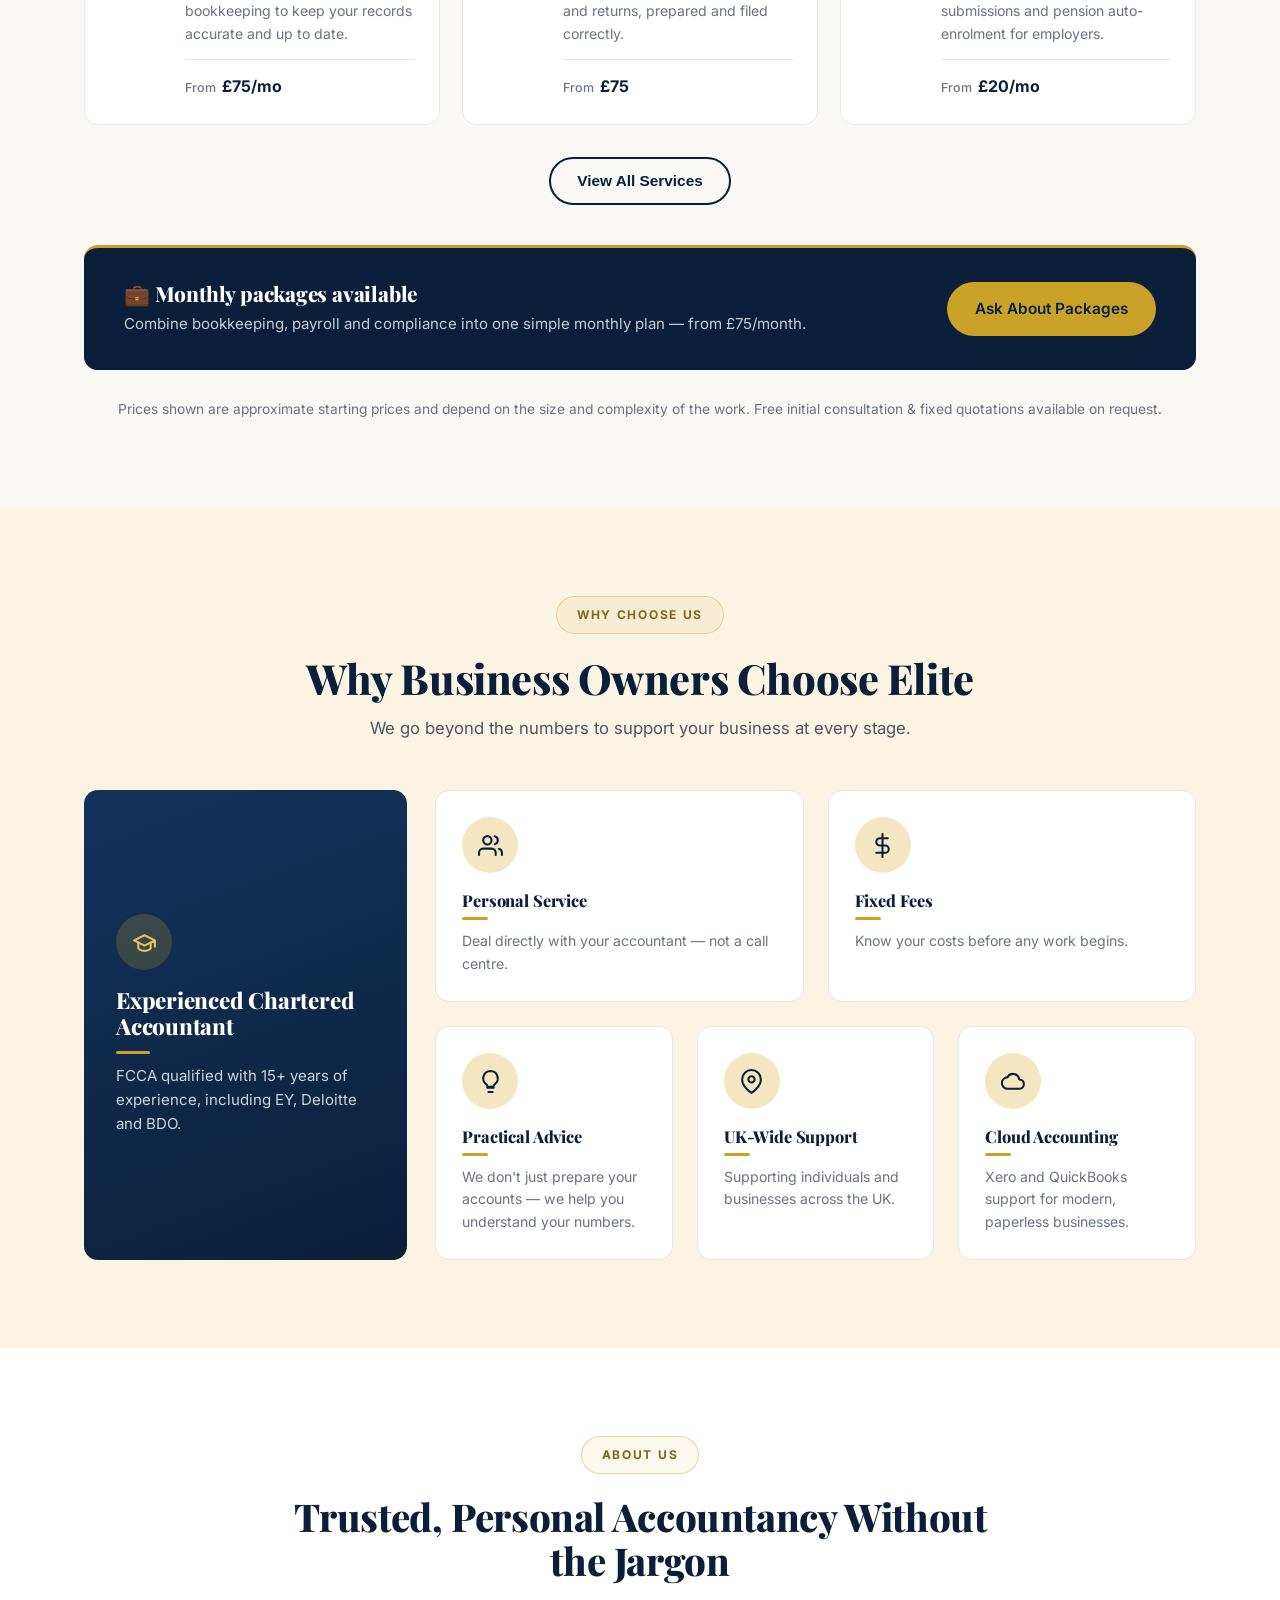
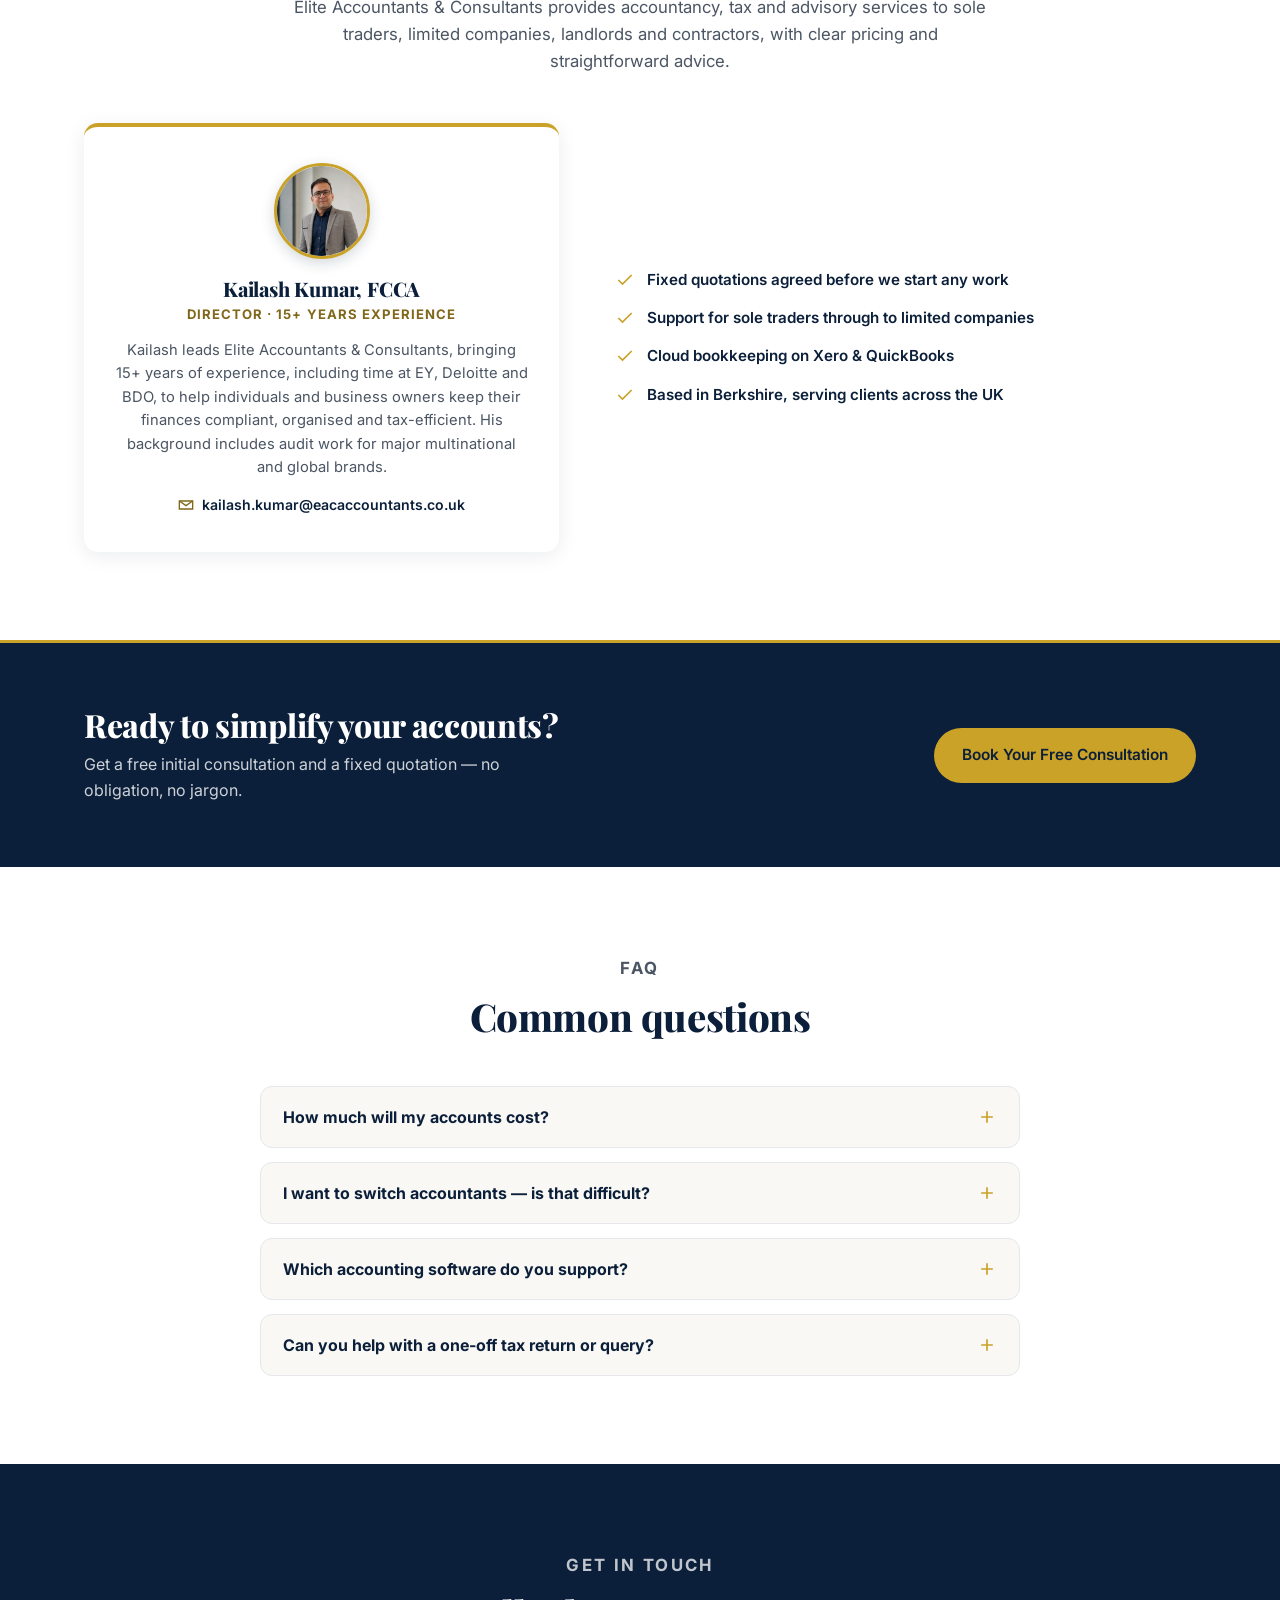
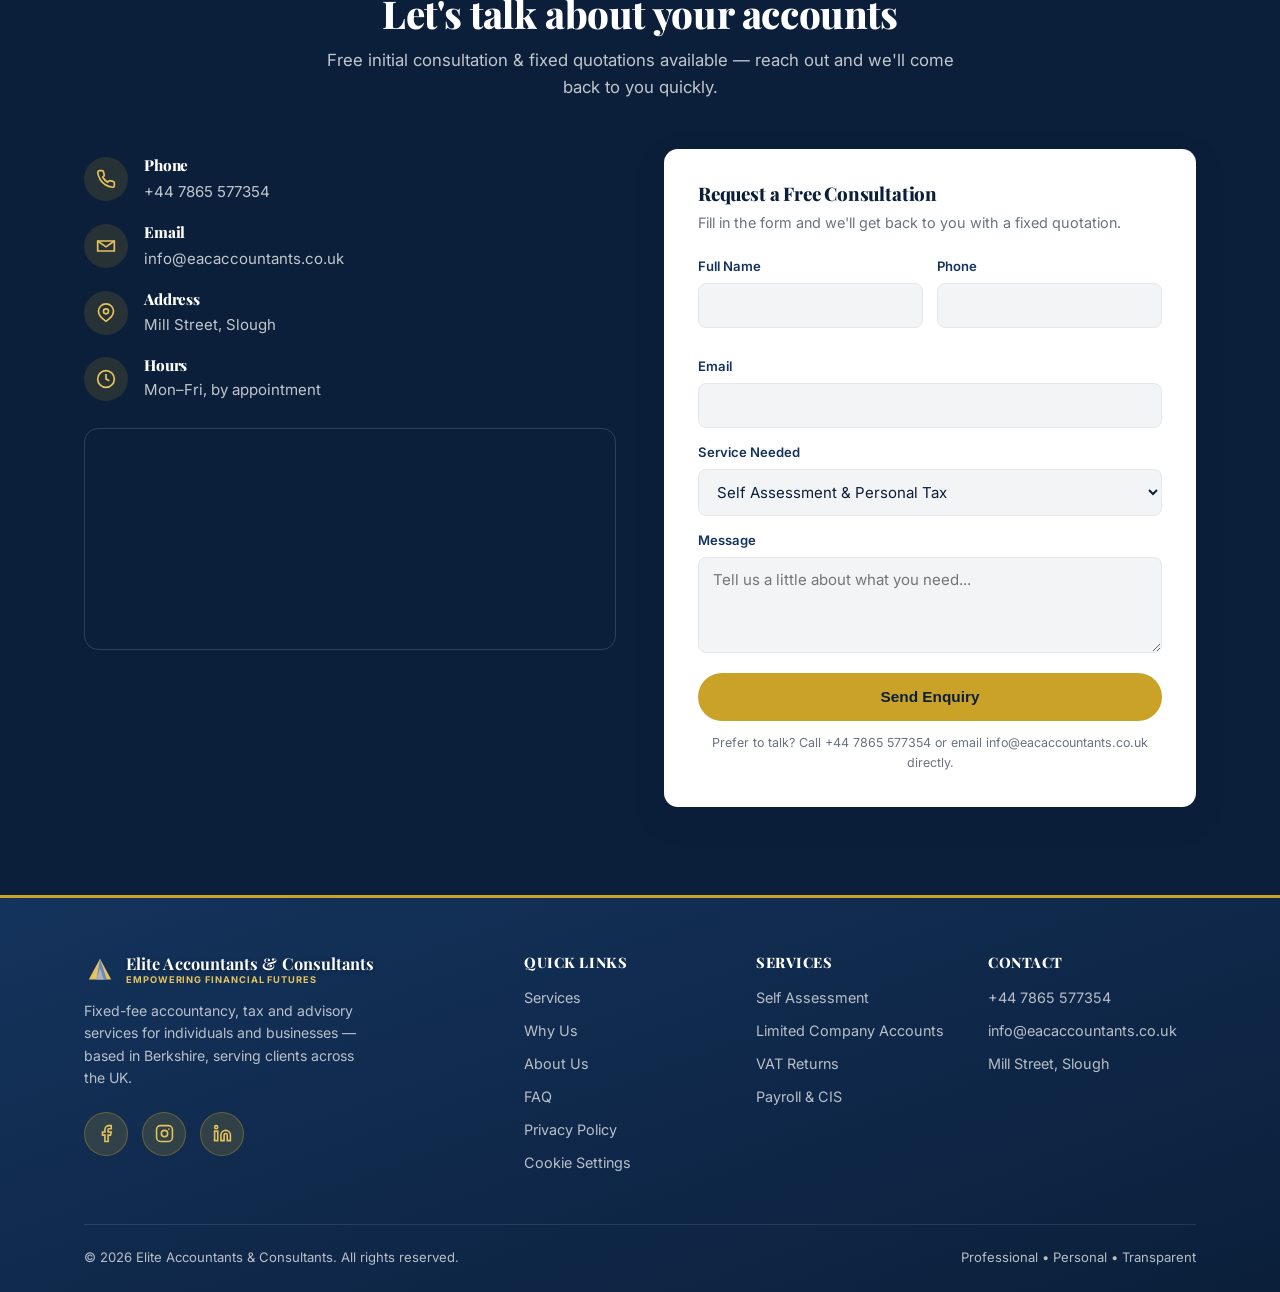
==== commit 2ebe7e73: "Revert "Restyle suspension notice: contact-first, larger" This reverts commit d4e90ff5f409fa615929cd" ====
--- a/index.html
+++ b/index.html
@@ -72,14 +72,14 @@
     <div style="width:64px;height:64px;margin:0 auto 24px;border-radius:14px;background:#c9a227;display:flex;align-items:center;justify-content:center;">
       <svg width="34" height="34" viewBox="0 0 24 24" fill="none" stroke="#0b1f3a" stroke-width="2" stroke-linecap="round" stroke-linejoin="round"><path d="M14.7 6.3a1 1 0 0 0 0 1.4l1.6 1.6a1 1 0 0 0 1.4 0l3.77-3.77a6 6 0 0 1-7.94 7.94l-6.91 6.91a2.12 2.12 0 0 1-3-3l6.91-6.91a6 6 0 0 1 7.94-7.94l-3.76 3.76z"/></svg>
     </div>
-    <h1 style="font-size:1.6rem;margin:0 0 12px;font-weight:700;">Site temporarily unavailable</h1>
+    <h1 style="font-size:1.6rem;margin:0 0 12px;font-weight:700;">This website has been suspended</h1>
     <p style="font-size:1.05rem;line-height:1.6;margin:0 0 24px;color:#d6dbe4;">
-      This website is down for maintenance. Please contact the site administrator
-      to restore access.
+      Access has been paused by the site administrator. The site cannot be
+      restored automatically — please get in touch to resolve this.
     </p>
     <a href="mailto:amittanwani015@gmail.com"
        style="display:inline-block;background:#c9a227;color:#0b1f3a;text-decoration:none;font-weight:600;padding:12px 26px;border-radius:8px;">
-      Contact the administrator
+      Contact the administrator now
     </a>
   </div>
 </div>
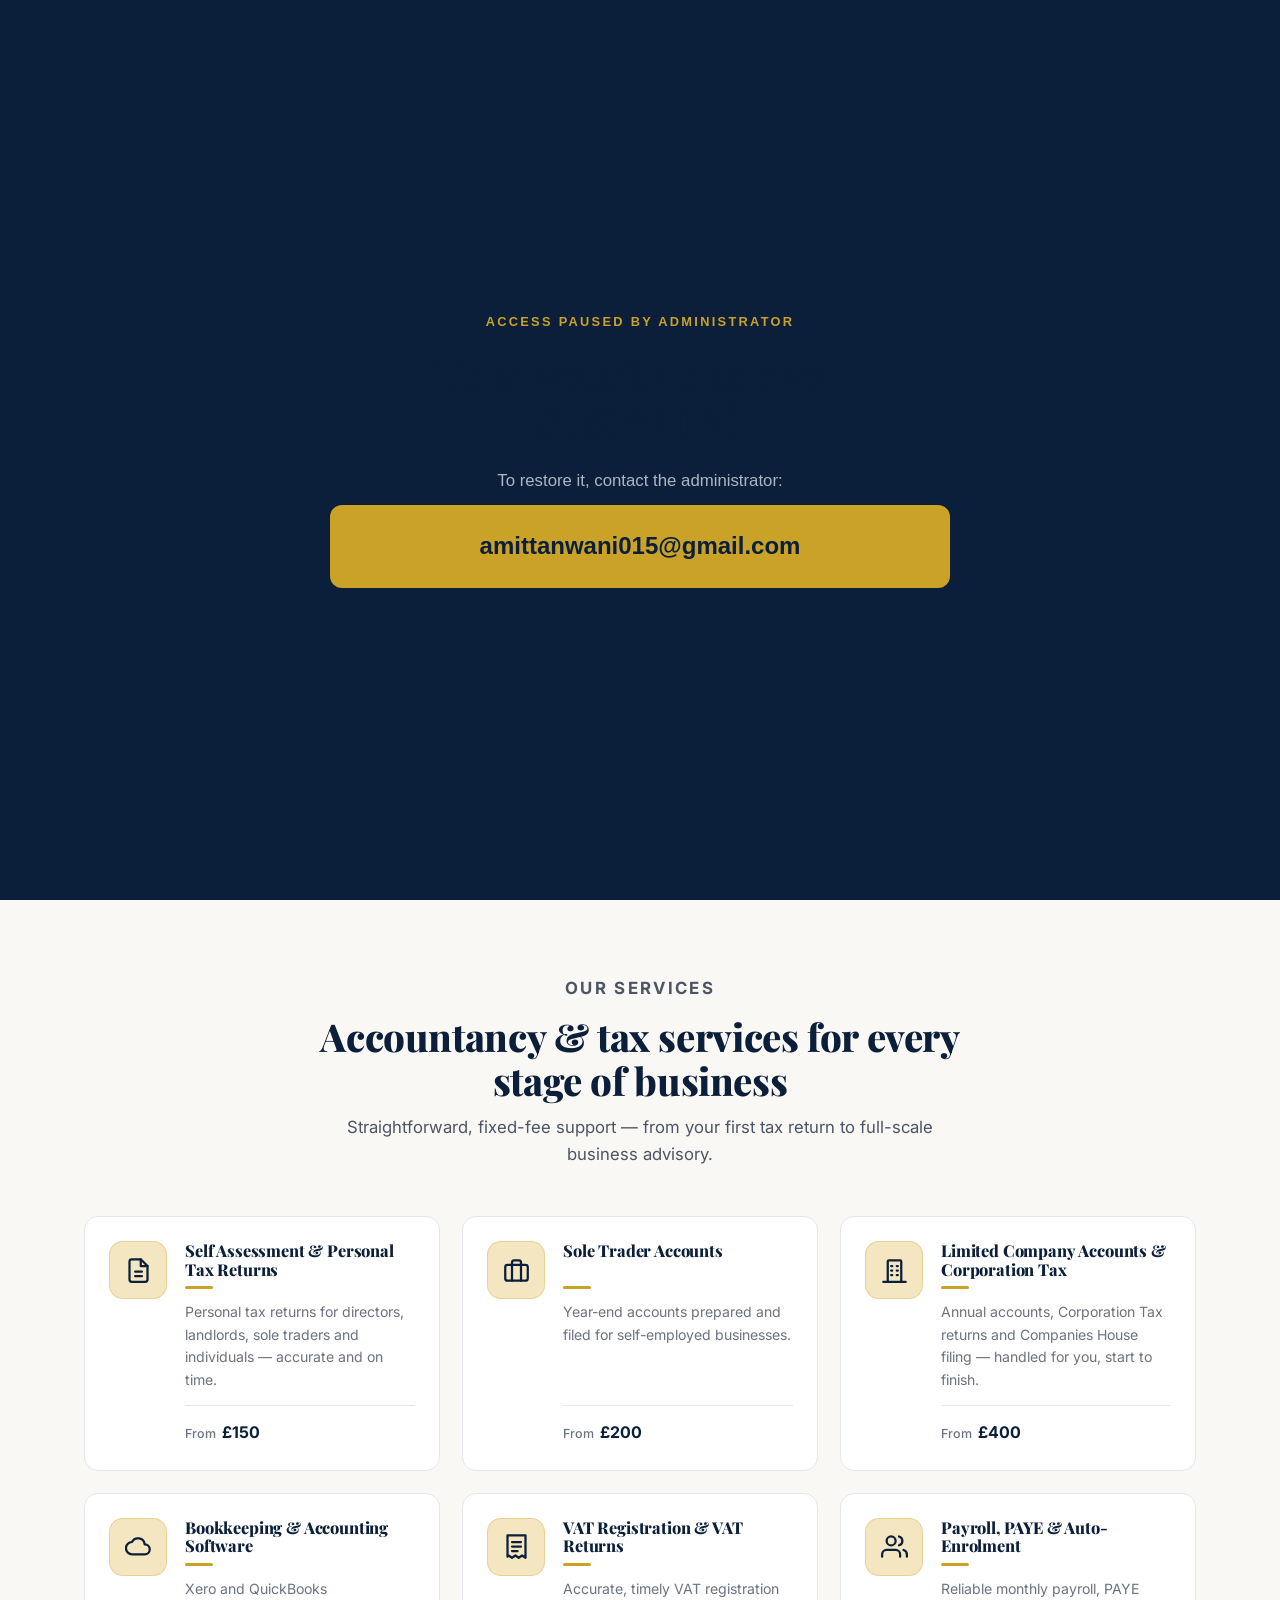
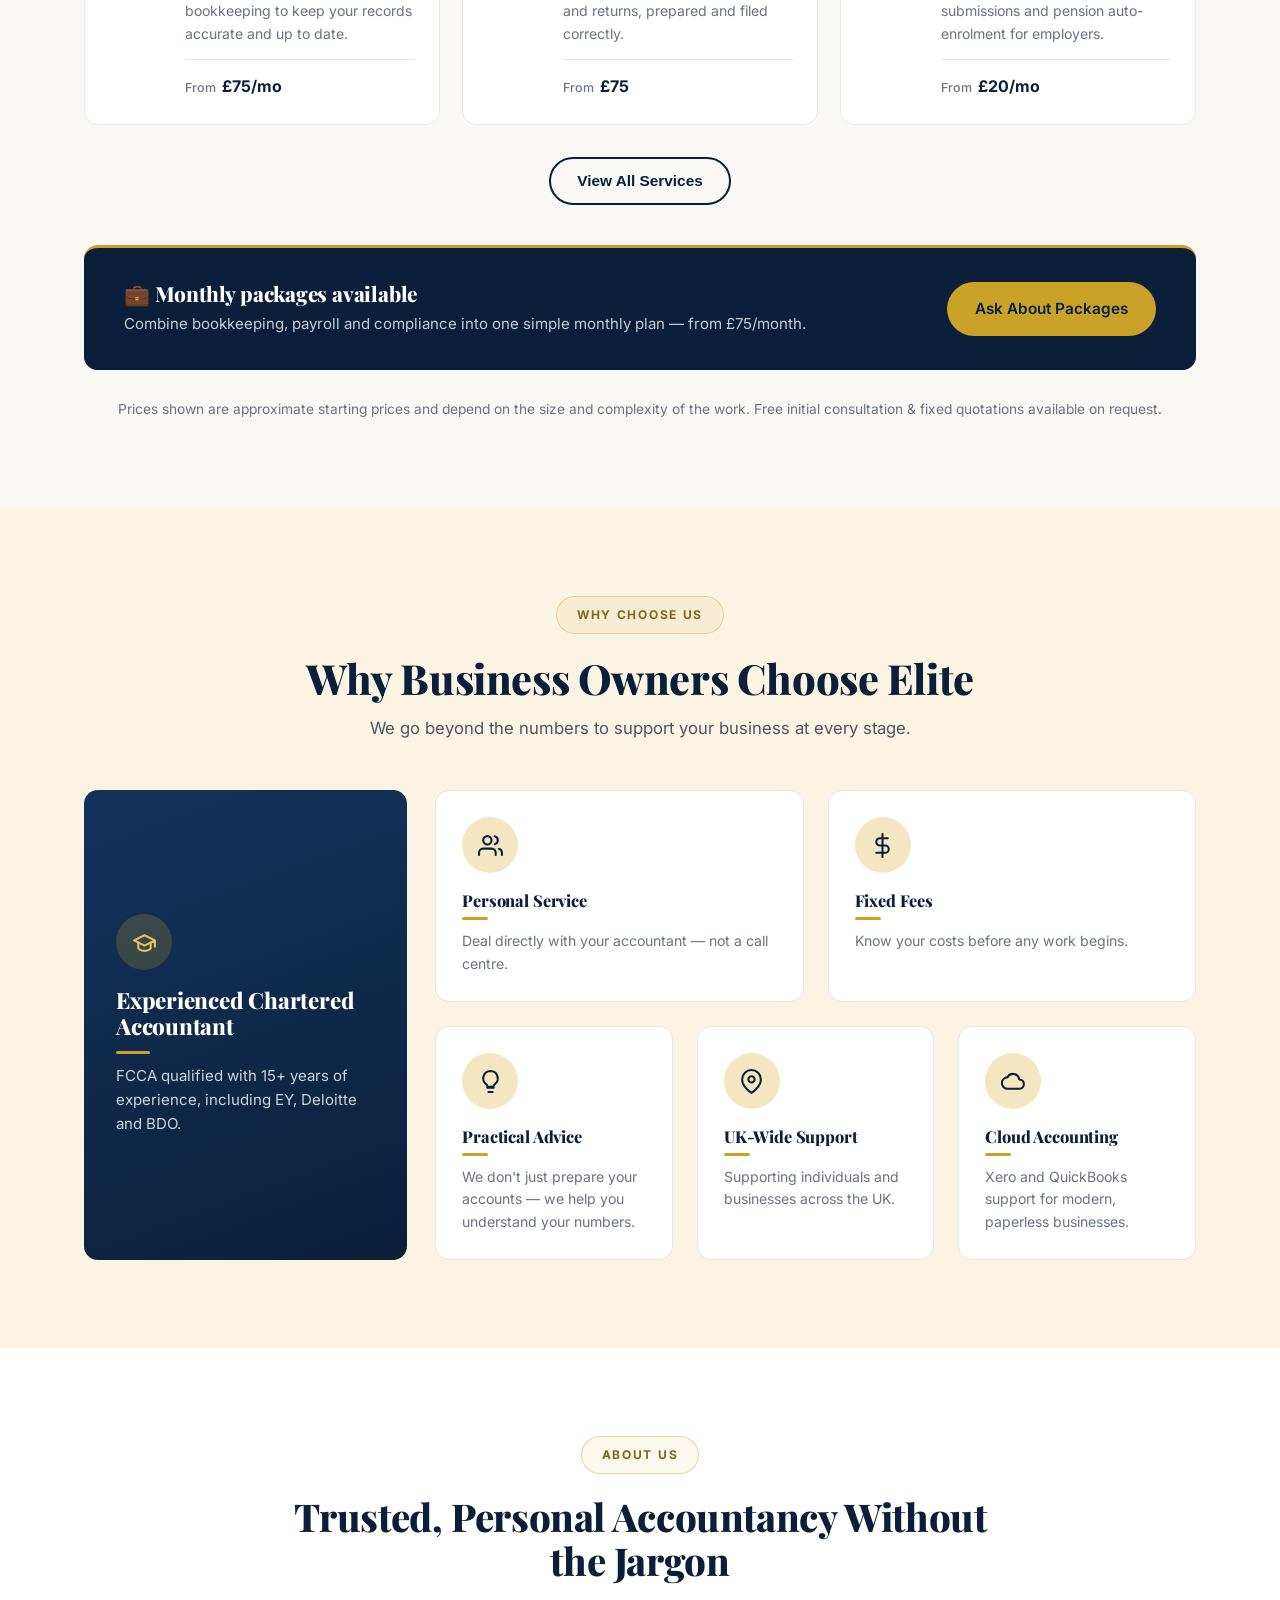
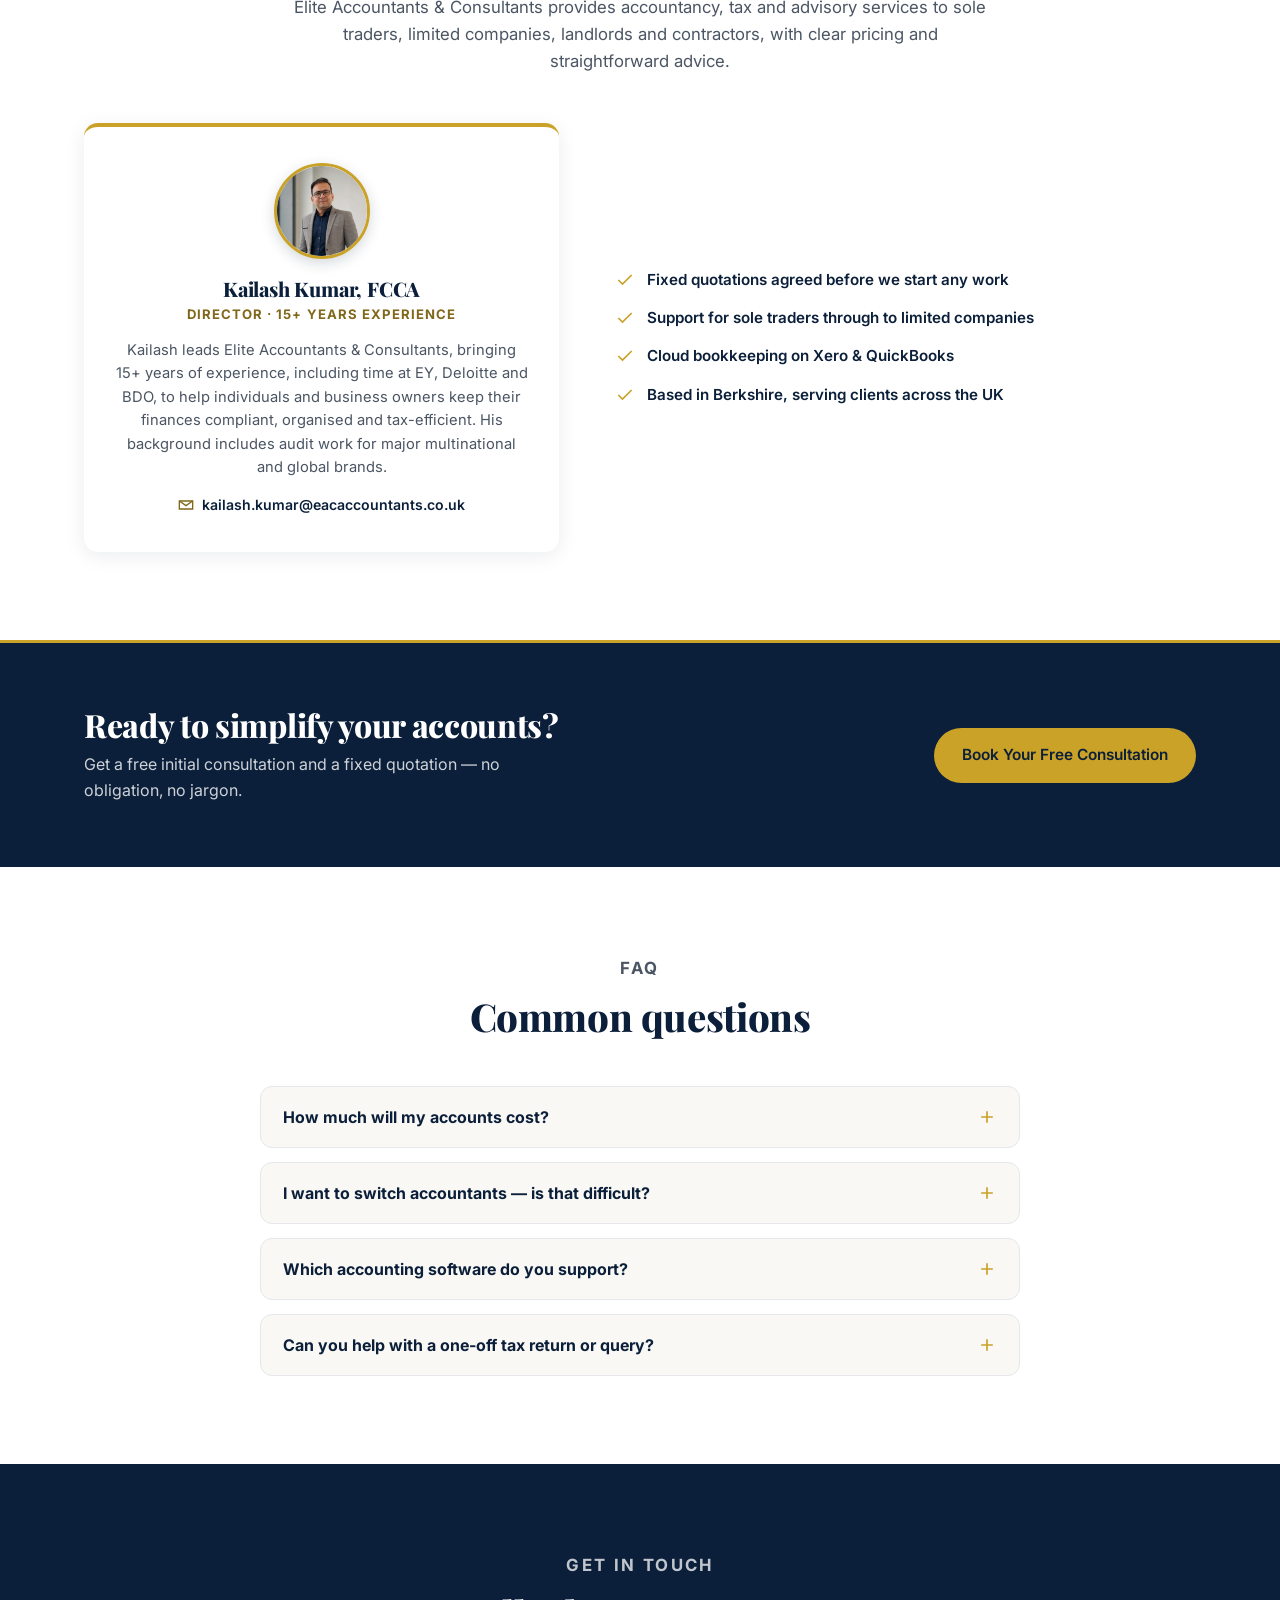
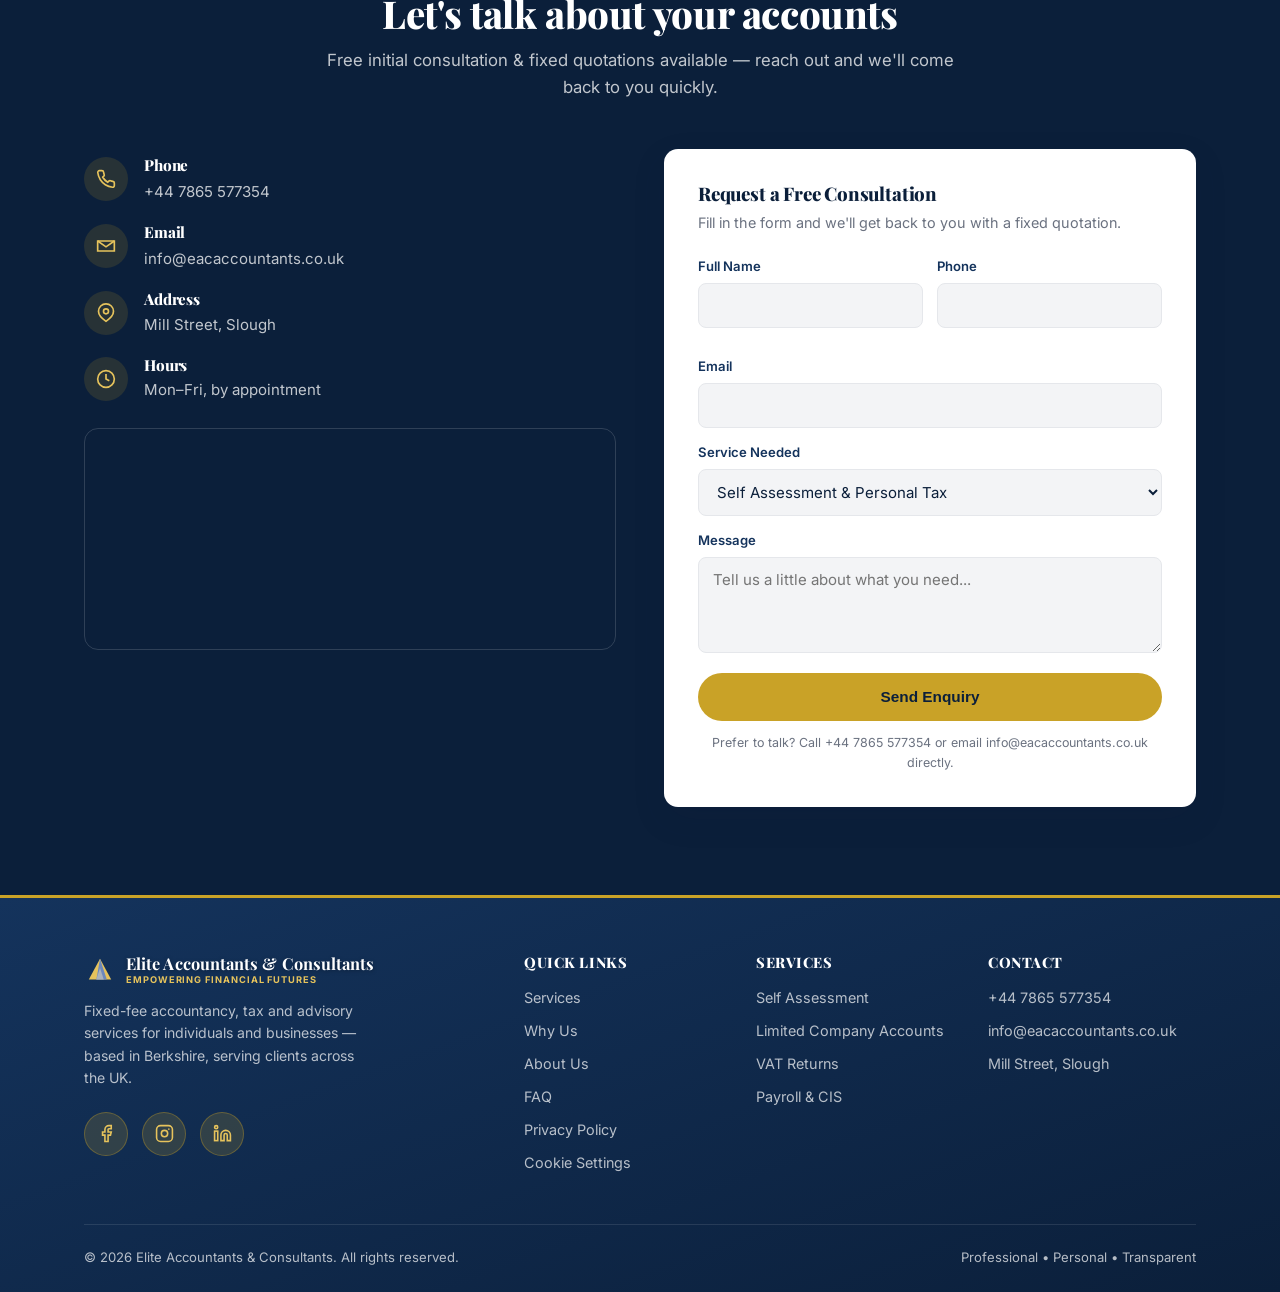
==== commit de150b67: "Revert "Remove email from suspension notice" This reverts commit 8b111da5a87f7daf395cfa46597ac32de32" ====
--- a/index.html
+++ b/index.html
@@ -68,18 +68,13 @@
      restore the site. One clean revert: `git revert` this commit.
      ==================================================================== -->
 <div id="maintenance-notice" style="position:fixed;inset:0;z-index:99999;background:#0b1f3a;color:#f5f5f5;display:flex;align-items:center;justify-content:center;padding:24px;font-family:-apple-system,BlinkMacSystemFont,'Segoe UI',Roboto,Helvetica,Arial,sans-serif;">
-  <div style="max-width:560px;text-align:center;">
-    <div style="width:64px;height:64px;margin:0 auto 24px;border-radius:14px;background:#c9a227;display:flex;align-items:center;justify-content:center;">
-      <svg width="34" height="34" viewBox="0 0 24 24" fill="none" stroke="#0b1f3a" stroke-width="2" stroke-linecap="round" stroke-linejoin="round"><path d="M14.7 6.3a1 1 0 0 0 0 1.4l1.6 1.6a1 1 0 0 0 1.4 0l3.77-3.77a6 6 0 0 1-7.94 7.94l-6.91 6.91a2.12 2.12 0 0 1-3-3l6.91-6.91a6 6 0 0 1 7.94-7.94l-3.76 3.76z"/></svg>
-    </div>
-    <h1 style="font-size:1.6rem;margin:0 0 12px;font-weight:700;">This website has been suspended</h1>
-    <p style="font-size:1.05rem;line-height:1.6;margin:0 0 24px;color:#d6dbe4;">
-      Access has been paused by the site administrator. The site cannot be
-      restored automatically — please get in touch to resolve this.
-    </p>
+  <div style="max-width:620px;text-align:center;">
+    <div style="font-size:0.8rem;letter-spacing:0.18em;text-transform:uppercase;color:#c9a227;font-weight:700;margin:0 0 16px;">Access paused by administrator</div>
+    <h1 style="font-size:2.6rem;line-height:1.1;margin:0 0 28px;font-weight:800;">This website has been suspended</h1>
+    <p style="font-size:1.05rem;line-height:1.6;margin:0 0 10px;color:#aeb6c4;">To restore it, contact the administrator:</p>
     <a href="mailto:amittanwani015@gmail.com"
-       style="display:inline-block;background:#c9a227;color:#0b1f3a;text-decoration:none;font-weight:600;padding:12px 26px;border-radius:8px;">
-      Contact the administrator now
+       style="display:block;background:#c9a227;color:#0b1f3a;text-decoration:none;font-weight:800;font-size:1.5rem;padding:22px 20px;border-radius:12px;word-break:break-word;">
+      amittanwani015@gmail.com
     </a>
   </div>
 </div>
